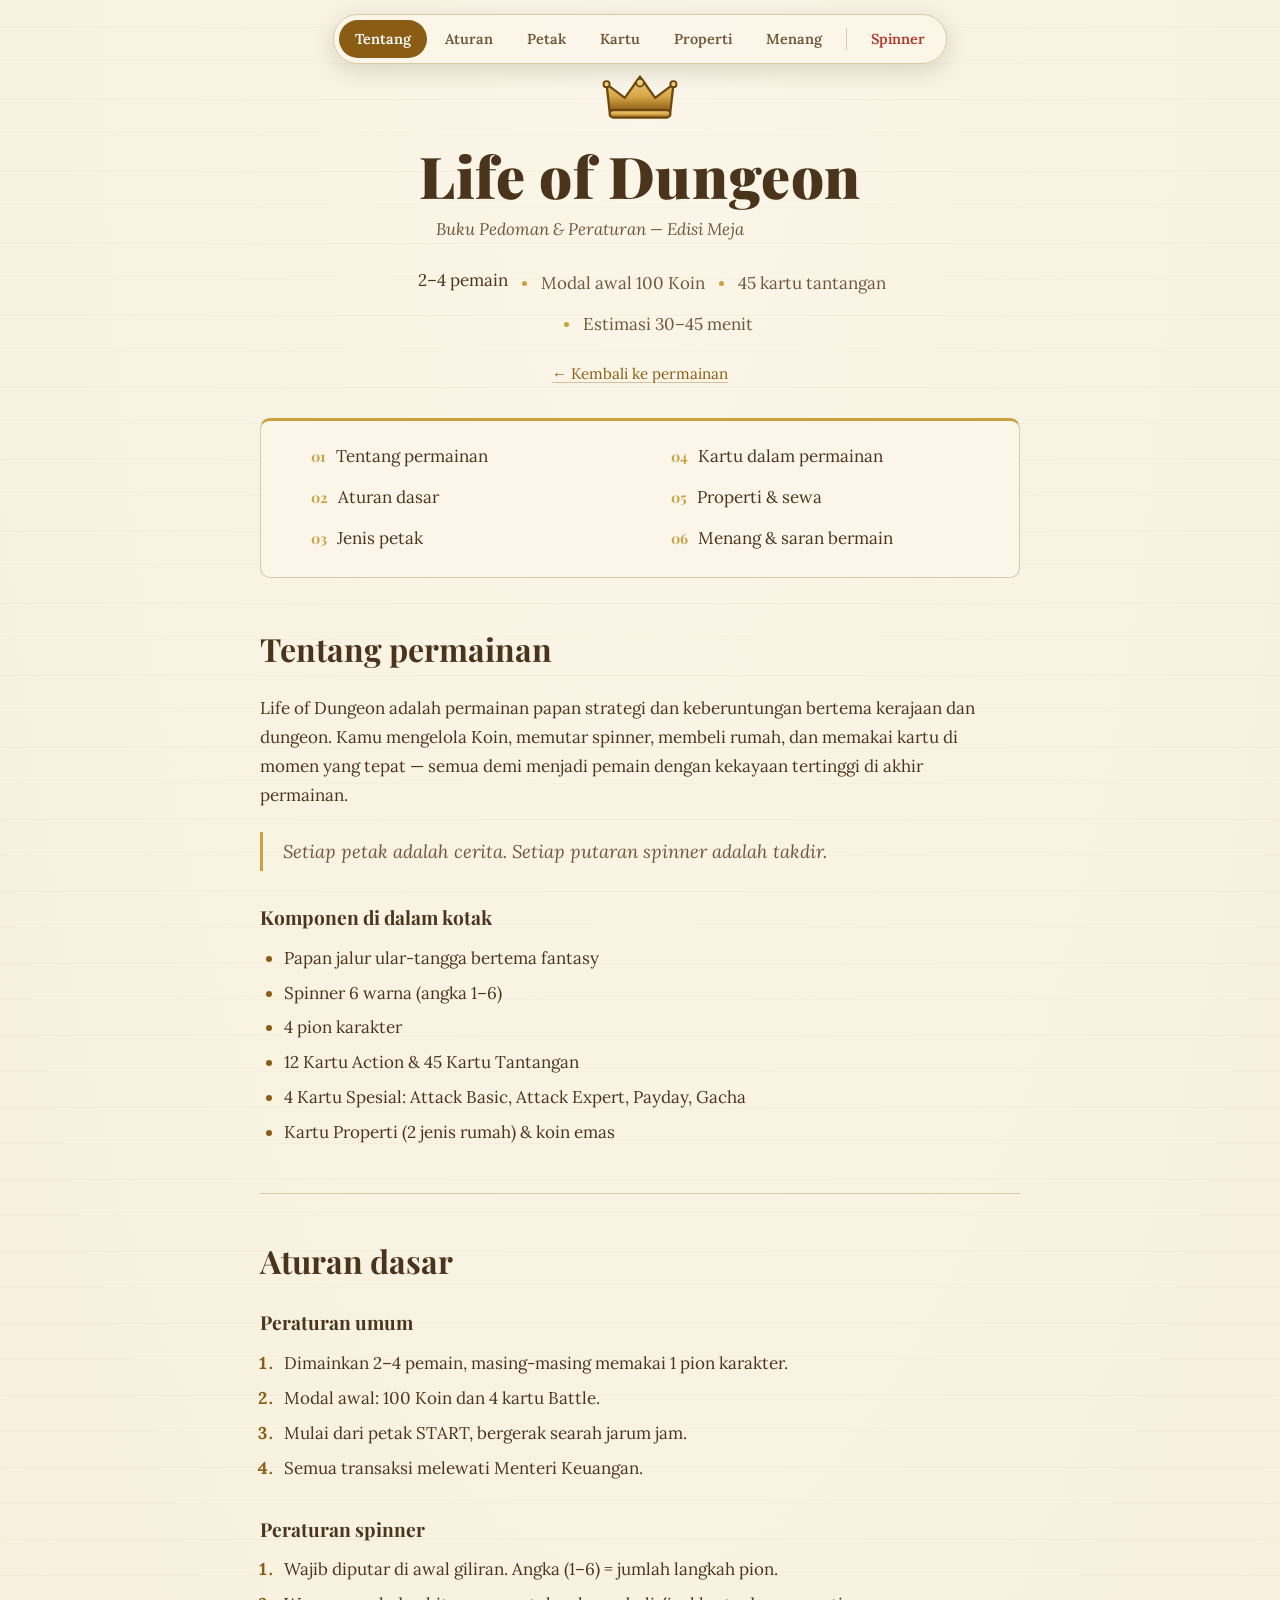
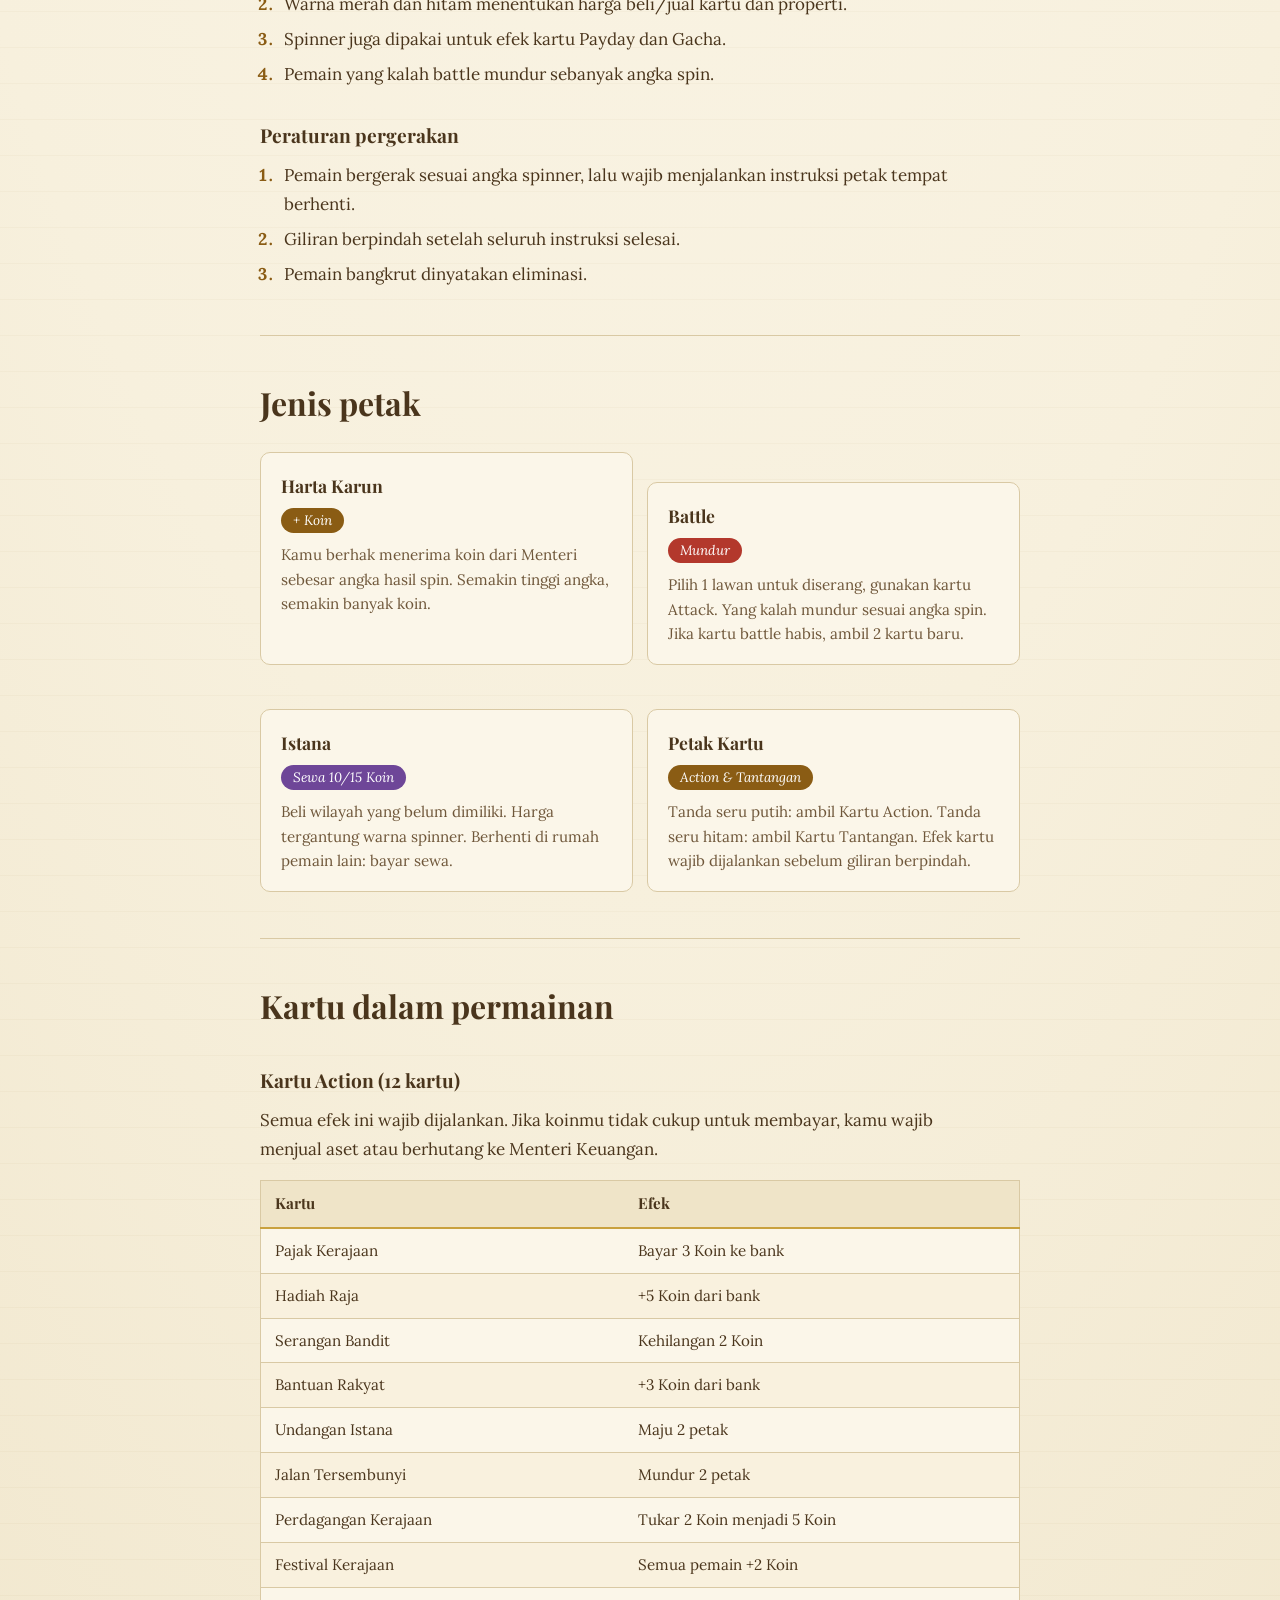
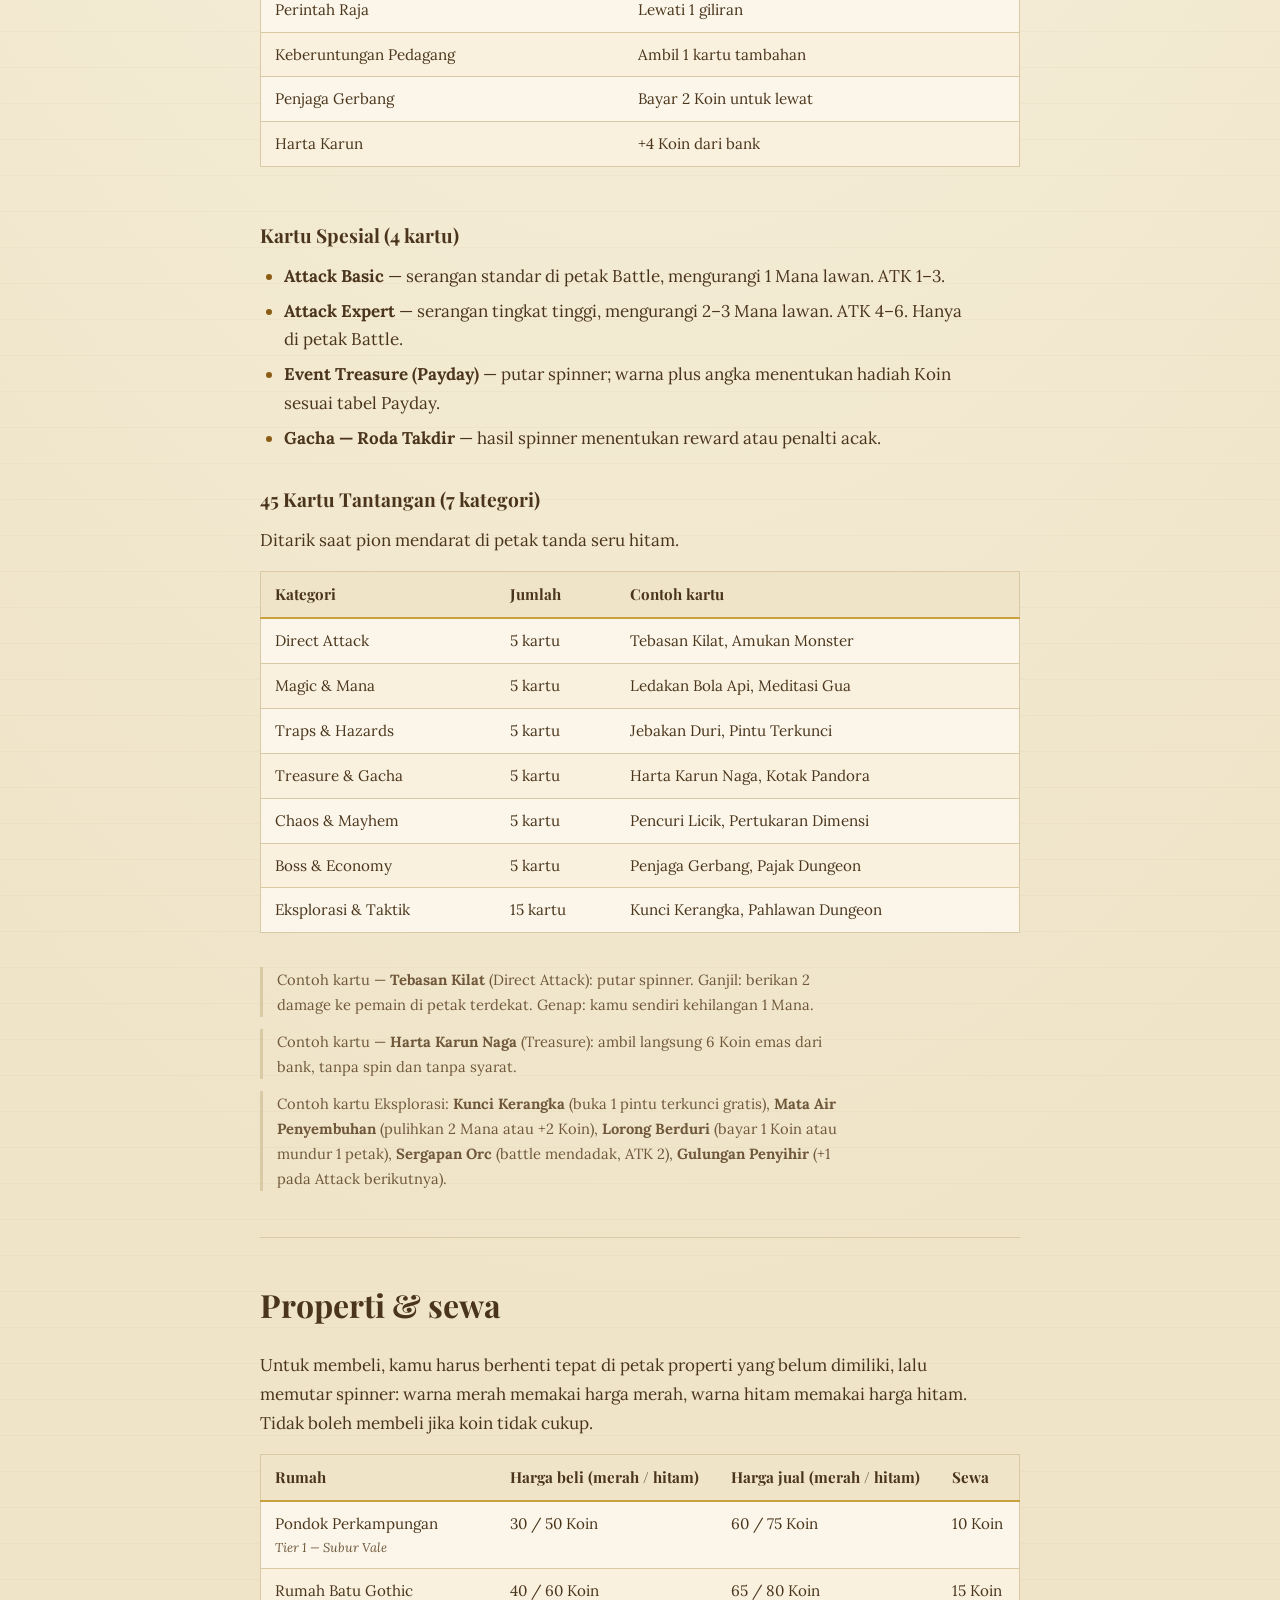
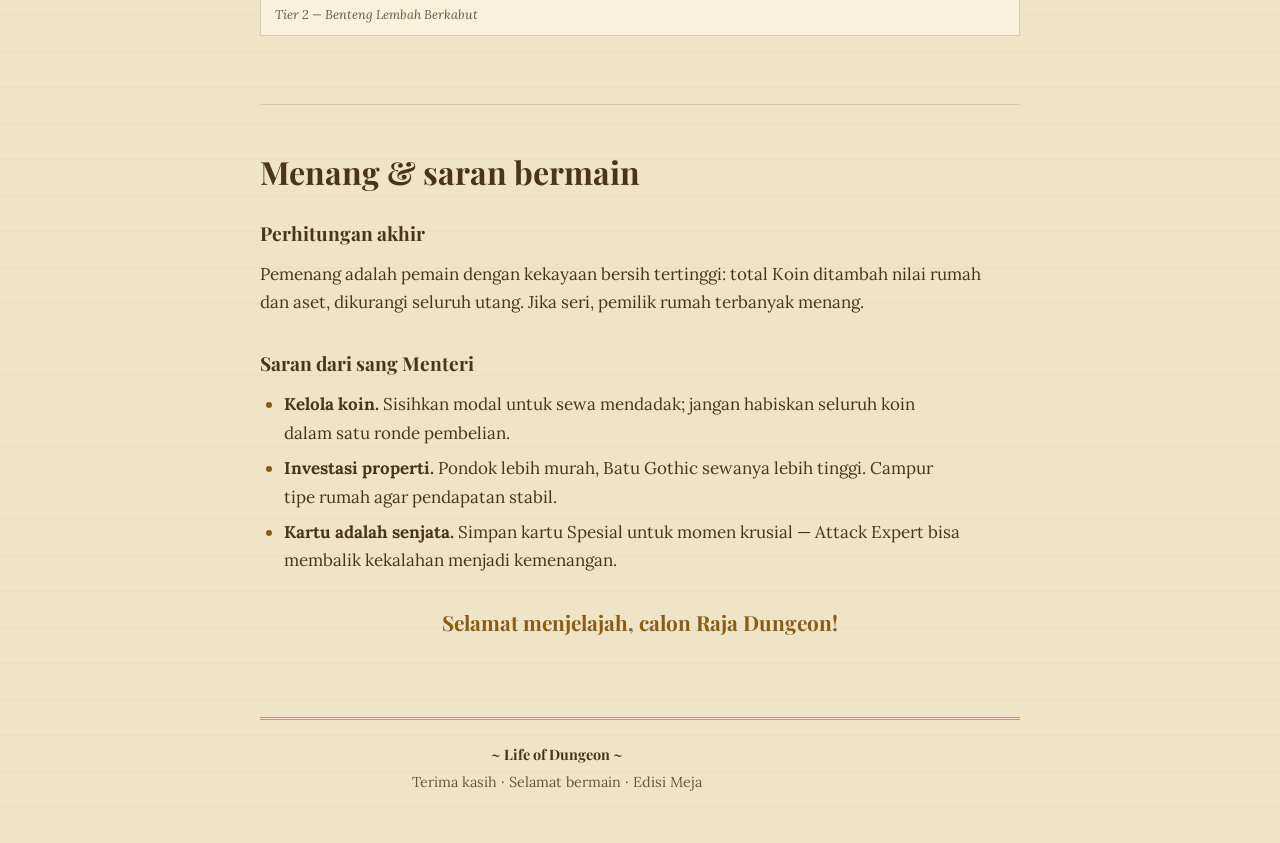
==== pedoman.html @ 07b323c1 "Add files via upload" ====
<!DOCTYPE html>
<html lang="id">
<head>
<meta charset="UTF-8">
<meta name="viewport" content="width=device-width, initial-scale=1.0">
<title>Buku Pedoman &mdash; Life of Dungeon</title>
<link rel="preconnect" href="https://fonts.googleapis.com">
<link rel="preconnect" href="https://fonts.gstatic.com" crossorigin>
<link href="https://fonts.googleapis.com/css2?family=Playfair+Display:wght@700;900&family=Lora:wght@400;500;600;700&display=swap" rel="stylesheet">
<link rel="stylesheet" href="pedoman.css">
</head>
<body>

<nav class="floatnav" aria-label="Navigasi bab">
  <div class="floatnav-fill" id="navFill" aria-hidden="true"></div>
  <a href="#tentang">Tentang</a>
  <a href="#aturan">Aturan</a>
  <a href="#petak">Petak</a>
  <a href="#kartu">Kartu</a>
  <a href="#properti">Properti</a>
  <a href="#akhir">Menang</a>
  <span class="floatnav-sep" aria-hidden="true"></span>
  <a href="index.html" class="nav-spinner">Spinner</a>
</nav>

<header class="masthead">
  <svg class="crown" viewBox="0 0 100 64" aria-hidden="true">
    <defs>
      <linearGradient id="goldG" x1="0" y1="0" x2="0" y2="1">
        <stop offset="0" stop-color="#f3d27c"/>
        <stop offset=".55" stop-color="#d9a94a"/>
        <stop offset="1" stop-color="#8a5c14"/>
      </linearGradient>
    </defs>
    <path d="M10 52 L6 16 L30 34 L50 6 L70 34 L94 16 L90 52 Z" fill="url(#goldG)" stroke="#6e4710" stroke-width="3" stroke-linejoin="round"/>
    <rect x="10" y="50" width="80" height="10" rx="5" fill="url(#goldG)" stroke="#6e4710" stroke-width="3"/>
    <circle cx="50" cy="14" r="5" fill="#f3d27c" stroke="#6e4710" stroke-width="2.5"/>
    <circle cx="6" cy="16" r="4" fill="#f3d27c" stroke="#6e4710" stroke-width="2.5"/>
    <circle cx="94" cy="16" r="4" fill="#f3d27c" stroke="#6e4710" stroke-width="2.5"/>
  </svg>
  <h1>Life of Dungeon</h1>
  <p class="edition">Buku Pedoman &amp; Peraturan &mdash; Edisi Meja</p>
  <ul class="factline">
    <li>2&ndash;4 pemain</li>
    <li>Modal awal 100 Koin</li>
    <li>45 kartu tantangan</li>
    <li>Estimasi 30&ndash;45 menit</li>
  </ul>
  <a class="back-link" href="index.html">&larr; Kembali ke permainan</a>
</header>

<nav class="toc" aria-label="Daftar isi">
  <ol>
    <li><a href="#tentang">Tentang permainan</a></li>
    <li><a href="#aturan">Aturan dasar</a></li>
    <li><a href="#petak">Jenis petak</a></li>
    <li><a href="#kartu">Kartu dalam permainan</a></li>
    <li><a href="#properti">Properti &amp; sewa</a></li>
    <li><a href="#akhir">Menang &amp; saran bermain</a></li>
  </ol>
</nav>

<main class="book">

  <section id="tentang">
    <h2>Tentang permainan</h2>
    <p>Life of Dungeon adalah permainan papan strategi dan keberuntungan bertema kerajaan dan dungeon. Kamu mengelola Koin, memutar spinner, membeli rumah, dan memakai kartu di momen yang tepat &mdash; semua demi menjadi pemain dengan kekayaan tertinggi di akhir permainan.</p>
    <blockquote>Setiap petak adalah cerita. Setiap putaran spinner adalah takdir.</blockquote>
    <h3>Komponen di dalam kotak</h3>
    <ul class="komponen">
      <li>Papan jalur ular-tangga bertema fantasy</li>
      <li>Spinner 6 warna (angka 1&ndash;6)</li>
      <li>4 pion karakter</li>
      <li>12 Kartu Action &amp; 45 Kartu Tantangan</li>
      <li>4 Kartu Spesial: Attack Basic, Attack Expert, Payday, Gacha</li>
      <li>Kartu Properti (2 jenis rumah) &amp; koin emas</li>
    </ul>
  </section>

  <section id="aturan">
    <h2>Aturan dasar</h2>

    <article>
      <h3>Peraturan umum</h3>
      <ol>
        <li>Dimainkan 2&ndash;4 pemain, masing-masing memakai 1 pion karakter.</li>
        <li>Modal awal: 100 Koin dan 4 kartu Battle.</li>
        <li>Mulai dari petak START, bergerak searah jarum jam.</li>
        <li>Semua transaksi melewati Menteri Keuangan.</li>
      </ol>
    </article>

    <article>
      <h3>Peraturan spinner</h3>
      <ol>
        <li>Wajib diputar di awal giliran. Angka (1&ndash;6) = jumlah langkah pion.</li>
        <li>Warna merah dan hitam menentukan harga beli/jual kartu dan properti.</li>
        <li>Spinner juga dipakai untuk efek kartu Payday dan Gacha.</li>
        <li>Pemain yang kalah battle mundur sebanyak angka spin.</li>
      </ol>
    </article>

    <article>
      <h3>Peraturan pergerakan</h3>
      <ol>
        <li>Pemain bergerak sesuai angka spinner, lalu wajib menjalankan instruksi petak tempat berhenti.</li>
        <li>Giliran berpindah setelah seluruh instruksi selesai.</li>
        <li>Pemain bangkrut dinyatakan eliminasi.</li>
      </ol>
    </article>
  </section>

  <section id="petak">
    <h2>Jenis petak</h2>
    <div class="petak-grid">
      <article class="petak petak-gold">
        <h3>Harta Karun</h3>
        <p class="tag">+ Koin</p>
        <p>Kamu berhak menerima koin dari Menteri sebesar angka hasil spin. Semakin tinggi angka, semakin banyak koin.</p>
      </article>
      <article class="petak petak-red">
        <h3>Battle</h3>
        <p class="tag">Mundur</p>
        <p>Pilih 1 lawan untuk diserang, gunakan kartu Attack. Yang kalah mundur sesuai angka spin. Jika kartu battle habis, ambil 2 kartu baru.</p>
      </article>
      <article class="petak petak-purple">
        <h3>Istana</h3>
        <p class="tag">Sewa 10/15 Koin</p>
        <p>Beli wilayah yang belum dimiliki. Harga tergantung warna spinner. Berhenti di rumah pemain lain: bayar sewa.</p>
      </article>
      <article class="petak petak-card">
        <h3>Petak Kartu</h3>
        <p class="tag">Action &amp; Tantangan</p>
        <p>Tanda seru putih: ambil Kartu Action. Tanda seru hitam: ambil Kartu Tantangan. Efek kartu wajib dijalankan sebelum giliran berpindah.</p>
      </article>
    </div>
  </section>

  <section id="kartu">
    <h2>Kartu dalam permainan</h2>

    <h3>Kartu Action (12 kartu)</h3>
    <p>Semua efek ini wajib dijalankan. Jika koinmu tidak cukup untuk membayar, kamu wajib menjual aset atau berhutang ke Menteri Keuangan.</p>
    <div class="table-wrap"><table>
      <thead>
        <tr><th scope="col">Kartu</th><th scope="col">Efek</th></tr>
      </thead>
      <tbody>
        <tr><td>Pajak Kerajaan</td><td>Bayar 3 Koin ke bank</td></tr>
        <tr><td>Hadiah Raja</td><td>+5 Koin dari bank</td></tr>
        <tr><td>Serangan Bandit</td><td>Kehilangan 2 Koin</td></tr>
        <tr><td>Bantuan Rakyat</td><td>+3 Koin dari bank</td></tr>
        <tr><td>Undangan Istana</td><td>Maju 2 petak</td></tr>
        <tr><td>Jalan Tersembunyi</td><td>Mundur 2 petak</td></tr>
        <tr><td>Perdagangan Kerajaan</td><td>Tukar 2 Koin menjadi 5 Koin</td></tr>
        <tr><td>Festival Kerajaan</td><td>Semua pemain +2 Koin</td></tr>
        <tr><td>Perintah Raja</td><td>Lewati 1 giliran</td></tr>
        <tr><td>Keberuntungan Pedagang</td><td>Ambil 1 kartu tambahan</td></tr>
        <tr><td>Penjaga Gerbang</td><td>Bayar 2 Koin untuk lewat</td></tr>
        <tr><td>Harta Karun</td><td>+4 Koin dari bank</td></tr>
      </tbody>
    </table></div>

    <h3>Kartu Spesial (4 kartu)</h3>
    <ul class="spesial">
      <li><strong>Attack Basic</strong> &mdash; serangan standar di petak Battle, mengurangi 1 Mana lawan. ATK 1&ndash;3.</li>
      <li><strong>Attack Expert</strong> &mdash; serangan tingkat tinggi, mengurangi 2&ndash;3 Mana lawan. ATK 4&ndash;6. Hanya di petak Battle.</li>
      <li><strong>Event Treasure (Payday)</strong> &mdash; putar spinner; warna plus angka menentukan hadiah Koin sesuai tabel Payday.</li>
      <li><strong>Gacha &mdash; Roda Takdir</strong> &mdash; hasil spinner menentukan reward atau penalti acak.</li>
    </ul>

    <h3>45 Kartu Tantangan (7 kategori)</h3>
    <p>Ditarik saat pion mendarat di petak tanda seru hitam.</p>
    <div class="table-wrap"><table>
      <thead>
        <tr><th scope="col">Kategori</th><th scope="col">Jumlah</th><th scope="col">Contoh kartu</th></tr>
      </thead>
      <tbody>
        <tr><td>Direct Attack</td><td>5 kartu</td><td>Tebasan Kilat, Amukan Monster</td></tr>
        <tr><td>Magic &amp; Mana</td><td>5 kartu</td><td>Ledakan Bola Api, Meditasi Gua</td></tr>
        <tr><td>Traps &amp; Hazards</td><td>5 kartu</td><td>Jebakan Duri, Pintu Terkunci</td></tr>
        <tr><td>Treasure &amp; Gacha</td><td>5 kartu</td><td>Harta Karun Naga, Kotak Pandora</td></tr>
        <tr><td>Chaos &amp; Mayhem</td><td>5 kartu</td><td>Pencuri Licik, Pertukaran Dimensi</td></tr>
        <tr><td>Boss &amp; Economy</td><td>5 kartu</td><td>Penjaga Gerbang, Pajak Dungeon</td></tr>
        <tr><td>Eksplorasi &amp; Taktik</td><td>15 kartu</td><td>Kunci Kerangka, Pahlawan Dungeon</td></tr>
      </tbody>
    </table></div>
    <p class="contoh">Contoh kartu &mdash; <strong>Tebasan Kilat</strong> (Direct Attack): putar spinner. Ganjil: berikan 2 damage ke pemain di petak terdekat. Genap: kamu sendiri kehilangan 1 Mana.</p>
    <p class="contoh">Contoh kartu &mdash; <strong>Harta Karun Naga</strong> (Treasure): ambil langsung 6 Koin emas dari bank, tanpa spin dan tanpa syarat.</p>
    <p class="contoh">Contoh kartu Eksplorasi: <strong>Kunci Kerangka</strong> (buka 1 pintu terkunci gratis), <strong>Mata Air Penyembuhan</strong> (pulihkan 2 Mana atau +2 Koin), <strong>Lorong Berduri</strong> (bayar 1 Koin atau mundur 1 petak), <strong>Sergapan Orc</strong> (battle mendadak, ATK 2), <strong>Gulungan Penyihir</strong> (+1 pada Attack berikutnya).</p>
  </section>

  <section id="properti">
    <h2>Properti &amp; sewa</h2>
    <p>Untuk membeli, kamu harus berhenti tepat di petak properti yang belum dimiliki, lalu memutar spinner: warna merah memakai harga merah, warna hitam memakai harga hitam. Tidak boleh membeli jika koin tidak cukup.</p>
    <div class="table-wrap"><table>
      <thead>
        <tr><th scope="col">Rumah</th><th scope="col">Harga beli (merah / hitam)</th><th scope="col">Harga jual (merah / hitam)</th><th scope="col">Sewa</th></tr>
      </thead>
      <tbody>
        <tr><td>Pondok Perkampungan <span class="tier">Tier 1 &mdash; Subur Vale</span></td><td>30 / 50 Koin</td><td>60 / 75 Koin</td><td>10 Koin</td></tr>
        <tr><td>Rumah Batu Gothic <span class="tier">Tier 2 &mdash; Benteng Lembah Berkabut</span></td><td>40 / 60 Koin</td><td>65 / 80 Koin</td><td>15 Koin</td></tr>
      </tbody>
    </table></div>
  </section>

  <section id="akhir">
    <h2>Menang &amp; saran bermain</h2>
    <article>
      <h3>Perhitungan akhir</h3>
      <p>Pemenang adalah pemain dengan kekayaan bersih tertinggi: total Koin ditambah nilai rumah dan aset, dikurangi seluruh utang. Jika seri, pemilik rumah terbanyak menang.</p>
    </article>
    <article>
      <h3>Saran dari sang Menteri</h3>
      <ul>
        <li><strong>Kelola koin.</strong> Sisihkan modal untuk sewa mendadak; jangan habiskan seluruh koin dalam satu ronde pembelian.</li>
        <li><strong>Investasi properti.</strong> Pondok lebih murah, Batu Gothic sewanya lebih tinggi. Campur tipe rumah agar pendapatan stabil.</li>
        <li><strong>Kartu adalah senjata.</strong> Simpan kartu Spesial untuk momen krusial &mdash; Attack Expert bisa membalik kekalahan menjadi kemenangan.</li>
      </ul>
    </article>
    <p class="closing">Selamat menjelajah, calon Raja Dungeon!</p>
  </section>

</main>

<footer class="colophon">
  <p>~ Life of Dungeon ~</p>
  <p>Terima kasih &middot; Selamat bermain &middot; Edisi Meja</p>
</footer>

<script>
(function () {
  var nav = document.querySelector('.floatnav');
  var fill = document.getElementById('navFill');
  var links = Array.prototype.slice.call(nav.querySelectorAll('a[href^="#"]'));
  var sections = links.map(function (a) {
    return document.getElementById(a.getAttribute('href').slice(1));
  });

  function setFill(link) {
    fill.style.left = link.offsetLeft + 'px';
    fill.style.width = link.offsetWidth + 'px';
  }

  function update() {
    var pos = window.scrollY + 130;
    var current = sections[0];
    for (var i = 0; i < sections.length; i++) {
      if (sections[i] && sections[i].offsetTop <= pos) current = sections[i];
    }
    var idx = sections.indexOf(current);
    links.forEach(function (a, i) { a.classList.toggle('active', i === idx); });
    setFill(links[idx]);
  }

  window.addEventListener('scroll', update, { passive: true });
  window.addEventListener('resize', update);
  window.addEventListener('load', update);
  update();
})();
</script>

</body>
</html>
---- pedoman.css ----
:root {
  --cream: #f7f0dd;
  --cream-deep: #efe4c8;
  --card: #fbf6e9;
  --ink: #4a351c;
  --ink-soft: #6f573a;
  --gold: #c9a13f;
  --gold-dark: #8a5c14;
  --red: #b3382c;
  --purple: #6e4698;
  --line: #d9c9a4;
}

* { margin: 0; padding: 0; box-sizing: border-box; }

html { scroll-behavior: smooth; }

body {
  font-family: 'Lora', serif;
  font-size: 17px;
  line-height: 1.7;
  color: var(--ink);
  background:
    repeating-linear-gradient(0deg, transparent 0 35px, rgba(138, 92, 20, .035) 35px 36px),
    radial-gradient(ellipse 120% 80% at 50% 0%, var(--card), var(--cream) 55%, var(--cream-deep));
  display: flex;
  flex-direction: column;
  align-items: center;
  padding: 0 18px 48px;
}

a { color: var(--gold-dark); text-decoration-color: rgba(138, 92, 20, .35); text-underline-offset: 3px; }
a:hover, a:focus-visible { color: var(--ink); }
a:focus-visible { outline: 2px solid var(--gold-dark); outline-offset: 2px; }

/* ---------- navigasi floating fill ---------- */
.floatnav {
  position: fixed;
  top: 14px;
  left: 50%;
  transform: translateX(-50%);
  z-index: 20;
  display: flex;
  align-items: center;
  gap: 2px;
  background: rgba(251, 246, 233, .88);
  backdrop-filter: blur(8px);
  -webkit-backdrop-filter: blur(8px);
  border: 1px solid var(--line);
  border-radius: 999px;
  padding: 5px;
  box-shadow: 0 6px 24px rgba(74, 53, 28, .18);
}
.floatnav a {
  position: relative;
  z-index: 1;
  text-decoration: none;
  color: var(--ink-soft);
  font-size: .9rem;
  font-weight: 600;
  padding: 7px 16px;
  border-radius: 999px;
  white-space: nowrap;
  transition: color .25s ease;
}
.floatnav a:hover, .floatnav a:focus-visible { color: var(--ink); }
.floatnav a.active { color: #fff; }
.floatnav-fill {
  position: absolute;
  top: 5px;
  left: 5px;
  height: calc(100% - 10px);
  background: var(--gold-dark);
  border-radius: 999px;
  transition: left .3s cubic-bezier(.4, 0, .2, 1), width .3s cubic-bezier(.4, 0, .2, 1);
  pointer-events: none;
}

@media (max-width: 640px) {
  .floatnav { gap: 0; max-width: calc(100% - 20px); overflow-x: auto; scrollbar-width: none; }
  .floatnav::-webkit-scrollbar { display: none; }
  .floatnav a { padding: 6px 12px; font-size: .85rem; }
}
.floatnav-sep { width: 1px; height: 22px; background: var(--line); margin: 0 6px; flex: none; }
.floatnav .nav-spinner { color: var(--red); }
.floatnav .nav-spinner:hover, .floatnav .nav-spinner:focus-visible { color: #8f2318; }
@media (prefers-reduced-motion: reduce) {
  .floatnav-fill, .floatnav a { transition: none; }
}

/* ---------- masthead ---------- */
.masthead {
  width: min(760px, 100%);
  text-align: center;
  padding: clamp(40px, 8vw, 72px) 0 30px;
}
.crown { width: 76px; height: auto; margin-bottom: 14px; }
.masthead h1 {
  font-family: 'Playfair Display', serif;
  font-weight: 900;
  font-size: clamp(2.4rem, 7vw, 3.6rem);
  letter-spacing: .01em;
  line-height: 1.1;
}
.edition {
  margin-top: 8px;
  font-style: italic;
  color: var(--ink-soft);
  font-size: 1.05rem;
}
.factline {
  list-style: none;
  display: flex;
  flex-wrap: wrap;
  justify-content: center;
  gap: 6px 0;
  margin: 20px auto 0;
  max-width: 560px;
}
.factline li { display: flex; align-items: center; }
.factline li + li::before {
  content: '';
  width: 5px; height: 5px;
  border-radius: 50%;
  background: var(--gold);
  margin: 0 14px;
  flex: none;
}
.factline li:not(:first-child) { color: var(--ink-soft); }
.back-link { display: inline-block; margin-top: 22px; font-size: .95rem; }

/* ---------- daftar isi ---------- */
.toc {
  width: min(760px, 100%);
  background: var(--card);
  border: 1px solid var(--line);
  border-top: 3px solid var(--gold);
  border-radius: 10px;
  padding: 18px 26px;
  margin-bottom: 44px;
}
.toc ol { list-style: none; columns: 2; column-gap: 40px; counter-reset: bab; }
.toc li { counter-increment: bab; break-inside: avoid; padding: 3px 0; }
.toc a { text-decoration: none; color: var(--ink); display: flex; align-items: baseline; }
.toc a::before {
  content: counter(bab, decimal-leading-zero);
  font-family: 'Playfair Display', serif;
  font-weight: 700;
  color: var(--gold);
  margin-right: 10px;
  font-size: .9rem;
}
.toc a:hover, .toc a:focus-visible { color: var(--gold-dark); text-decoration: underline; }

/* ---------- isi buku ---------- */
.book { width: min(760px, 100%); }

.book section {
  padding: 40px 0 46px;
  border-top: 1px solid var(--line);
}
.book section:first-child { border-top: none; padding-top: 0; }

h2 {
  font-family: 'Playfair Display', serif;
  font-weight: 700;
  font-size: clamp(1.6rem, 4.5vw, 2rem);
  margin-bottom: 18px;
}
h3 {
  font-family: 'Playfair Display', serif;
  font-weight: 700;
  font-size: 1.2rem;
  margin: 30px 0 10px;
}
section > article > h3:first-child { margin-top: 0; }
article + article { margin-top: 30px; }

p { max-width: 66ch; }
ul, ol { max-width: 64ch; padding-left: 1.4em; }
li + li { margin-top: 6px; }
li::marker { color: var(--gold-dark); font-weight: 700; }

blockquote {
  margin: 22px 0;
  padding: 4px 0 4px 20px;
  border-left: 3px solid var(--gold);
  font-style: italic;
  font-size: 1.15rem;
  color: var(--ink-soft);
  max-width: 56ch;
}

/* ---------- kartu jenis petak ---------- */
.petak-grid {
  display: grid;
  grid-template-columns: repeat(auto-fit, minmax(280px, 1fr));
  gap: 14px;
  margin-top: 22px;
}
.petak {
  background: var(--card);
  border: 1px solid var(--line);
  border-radius: 10px;
  padding: 18px 20px;
}
.petak h3 { margin: 0 0 4px; font-size: 1.1rem; }
.petak .tag {
  display: inline-block;
  font-style: italic;
  font-size: .85rem;
  color: #fff;
  background: var(--gold-dark);
  border-radius: 999px;
  padding: 1px 12px;
  margin-bottom: 10px;
}
.petak p:last-child { font-size: .95rem; line-height: 1.6; color: var(--ink-soft); }
.petak-red .tag { background: var(--red); }
.petak-purple .tag { background: var(--purple); }

/* ---------- tabel ---------- */
table {
  width: 100%;
  border-collapse: collapse;
  margin: 16px 0 22px;
  background: var(--card);
  border: 1px solid var(--line);
  font-size: .95rem;
}
th {
  font-family: 'Playfair Display', serif;
  font-weight: 700;
  text-align: left;
  background: var(--cream-deep);
  padding: 10px 14px;
  border-bottom: 2px solid var(--gold);
}
td {
  padding: 9px 14px;
  border-bottom: 1px solid var(--line);
  vertical-align: top;
}
tr:last-child td { border-bottom: none; }
tbody tr:nth-child(even) { background: rgba(217, 169, 74, .07); }
.tier { display: block; font-size: .8rem; font-style: italic; color: var(--ink-soft); }

.contoh {
  font-size: .92rem;
  color: var(--ink-soft);
  border-left: 3px solid var(--line);
  padding-left: 14px;
  margin-top: 12px;
}

/* ---------- penutup ---------- */
.closing {
  margin-top: 30px;
  text-align: center;
  font-family: 'Playfair Display', serif;
  font-weight: 700;
  font-size: 1.3rem;
  color: var(--gold-dark);
}
.colophon {
  width: min(760px, 100%);
  text-align: center;
  border-top: 3px double var(--gold);
  margin-top: 30px;
  padding-top: 22px;
  color: var(--ink-soft);
  font-size: .9rem;
}
.colophon p:first-child {
  font-family: 'Playfair Display', serif;
  font-weight: 700;
  color: var(--ink);
  margin-bottom: 4px;
}

/* ---------- responsive ---------- */
@media (max-width: 560px) {
  .toc ol { columns: 1; }
  body { font-size: 16px; padding: 0 12px 40px; }
  table { font-size: .88rem; }
  th, td { padding: 8px 10px; }
  .masthead { padding-top: 60px; }
  .crown { width: 60px; }
  .petak-grid { grid-template-columns: 1fr; }
  .petak { padding: 16px; }
  h2 { margin-bottom: 12px; }
  .book section { padding: 30px 0 36px; }
}

/* tabel tetap terbaca di layar sempit */
.table-wrap { overflow-x: auto; -webkit-overflow-scrolling: touch; }

@media (max-width: 560px) {
  .table-wrap table { min-width: 500px; }
}

@media (max-width: 400px) {
  .floatnav { top: 8px; max-width: calc(100% - 16px); }
  .floatnav a { padding: 5px 9px; font-size: .78rem; }
  .floatnav-sep { margin: 0 3px; }
  .factline { flex-direction: column; gap: 4px; align-items: center; }
  .factline li + li::before { content: none; }
}

@media (prefers-reduced-motion: reduce) {
  html { scroll-behavior: auto; }
}
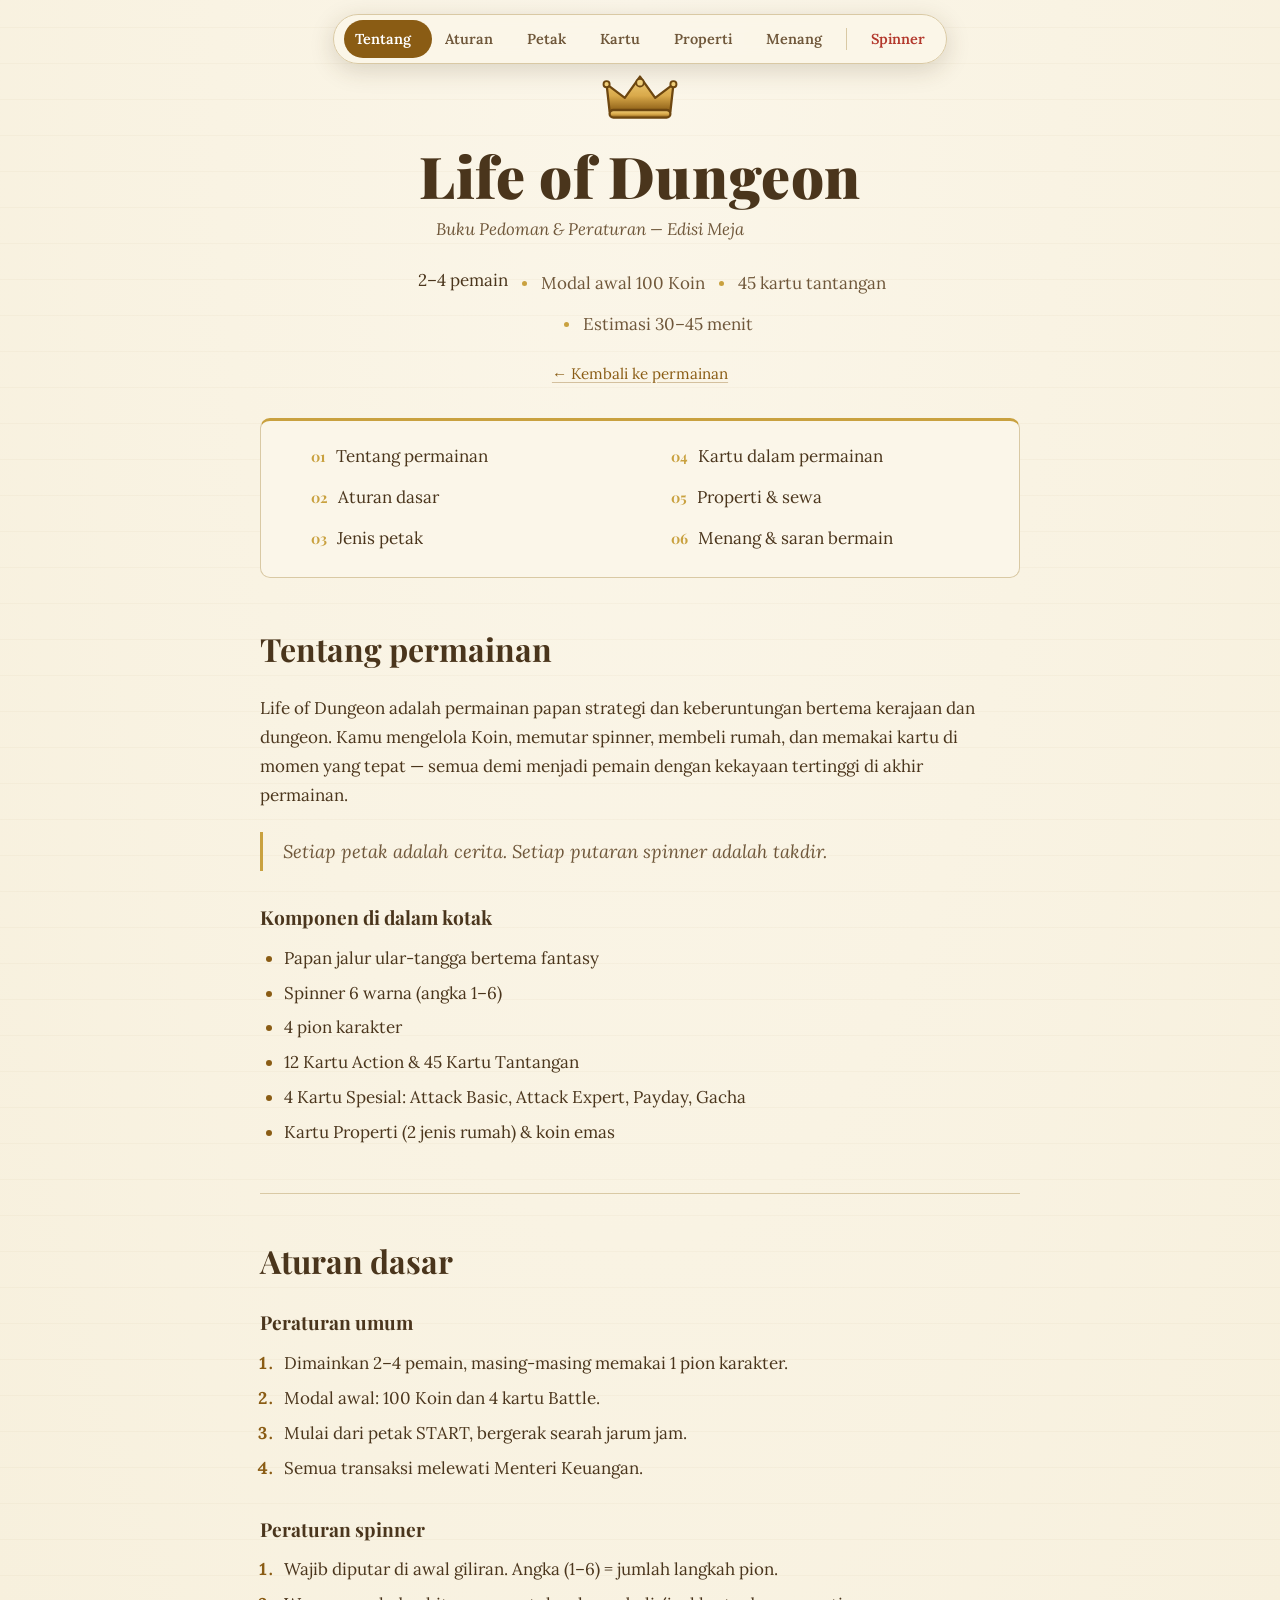
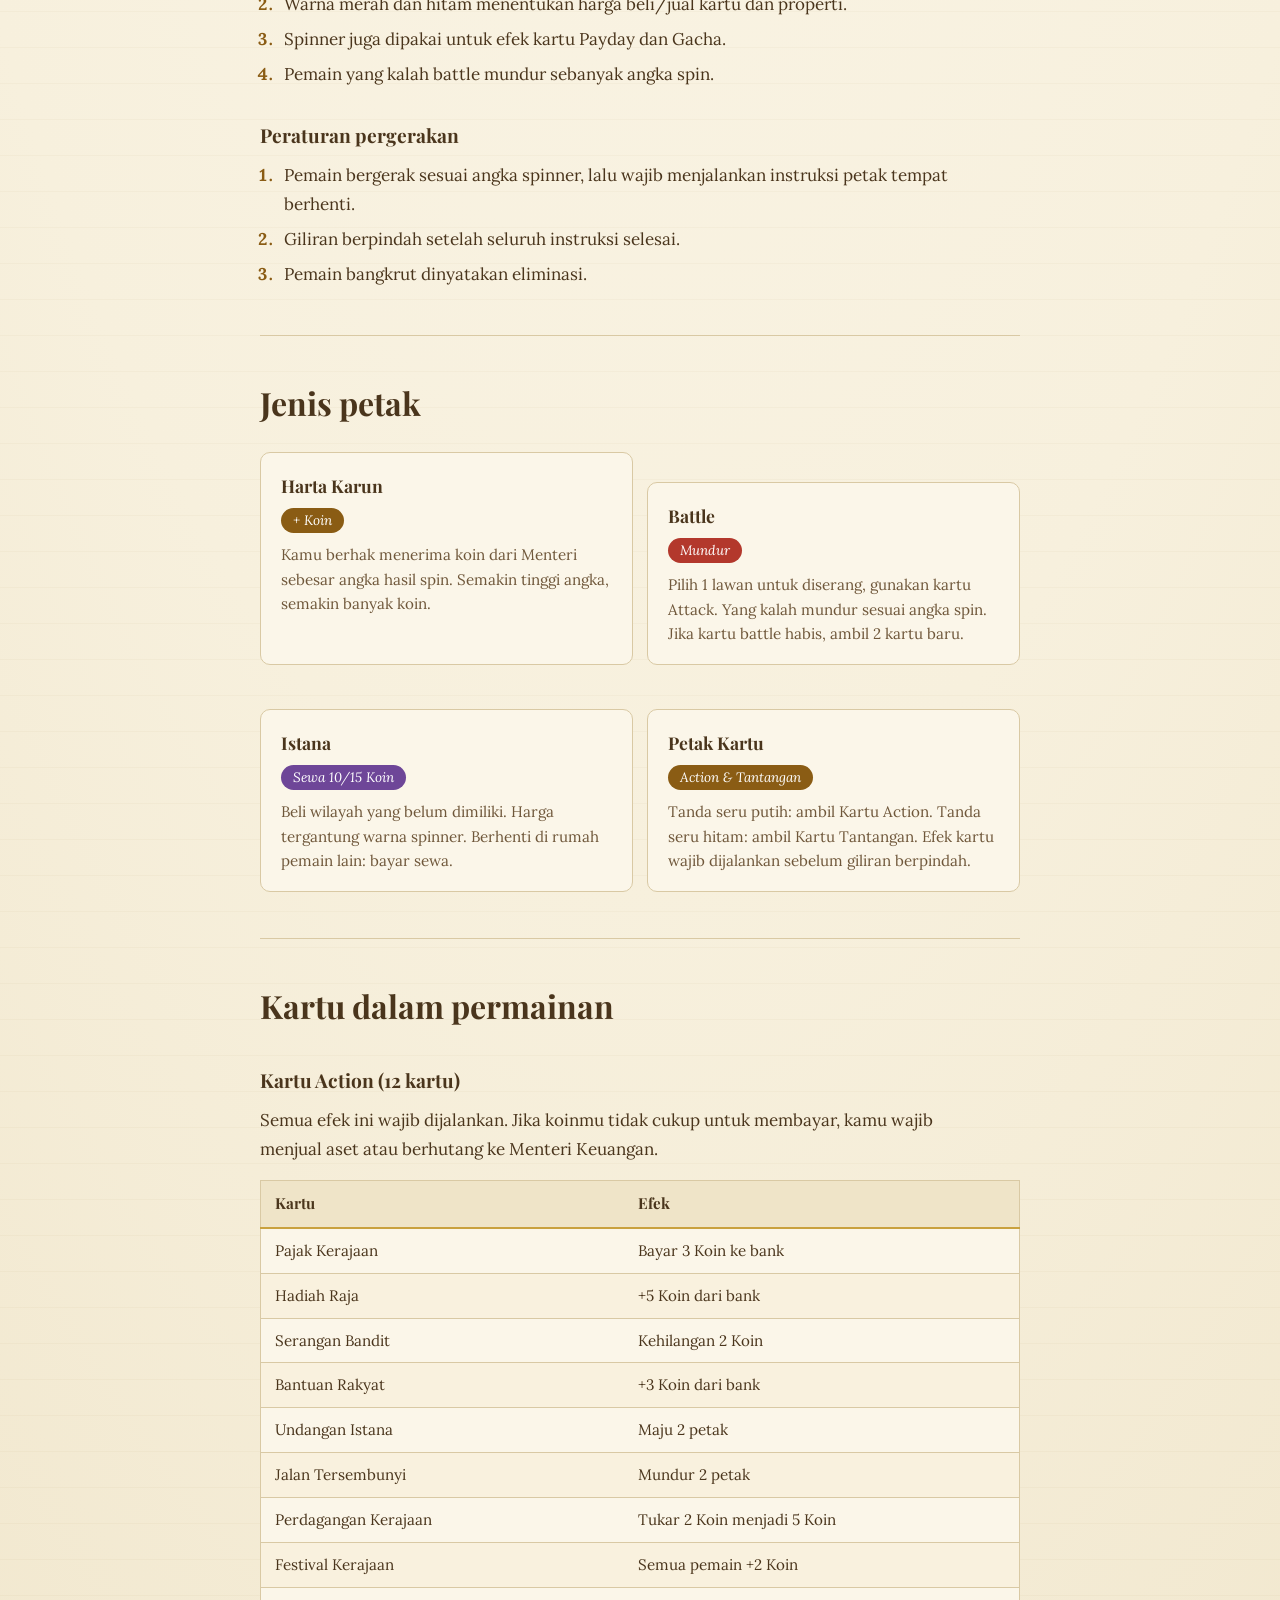
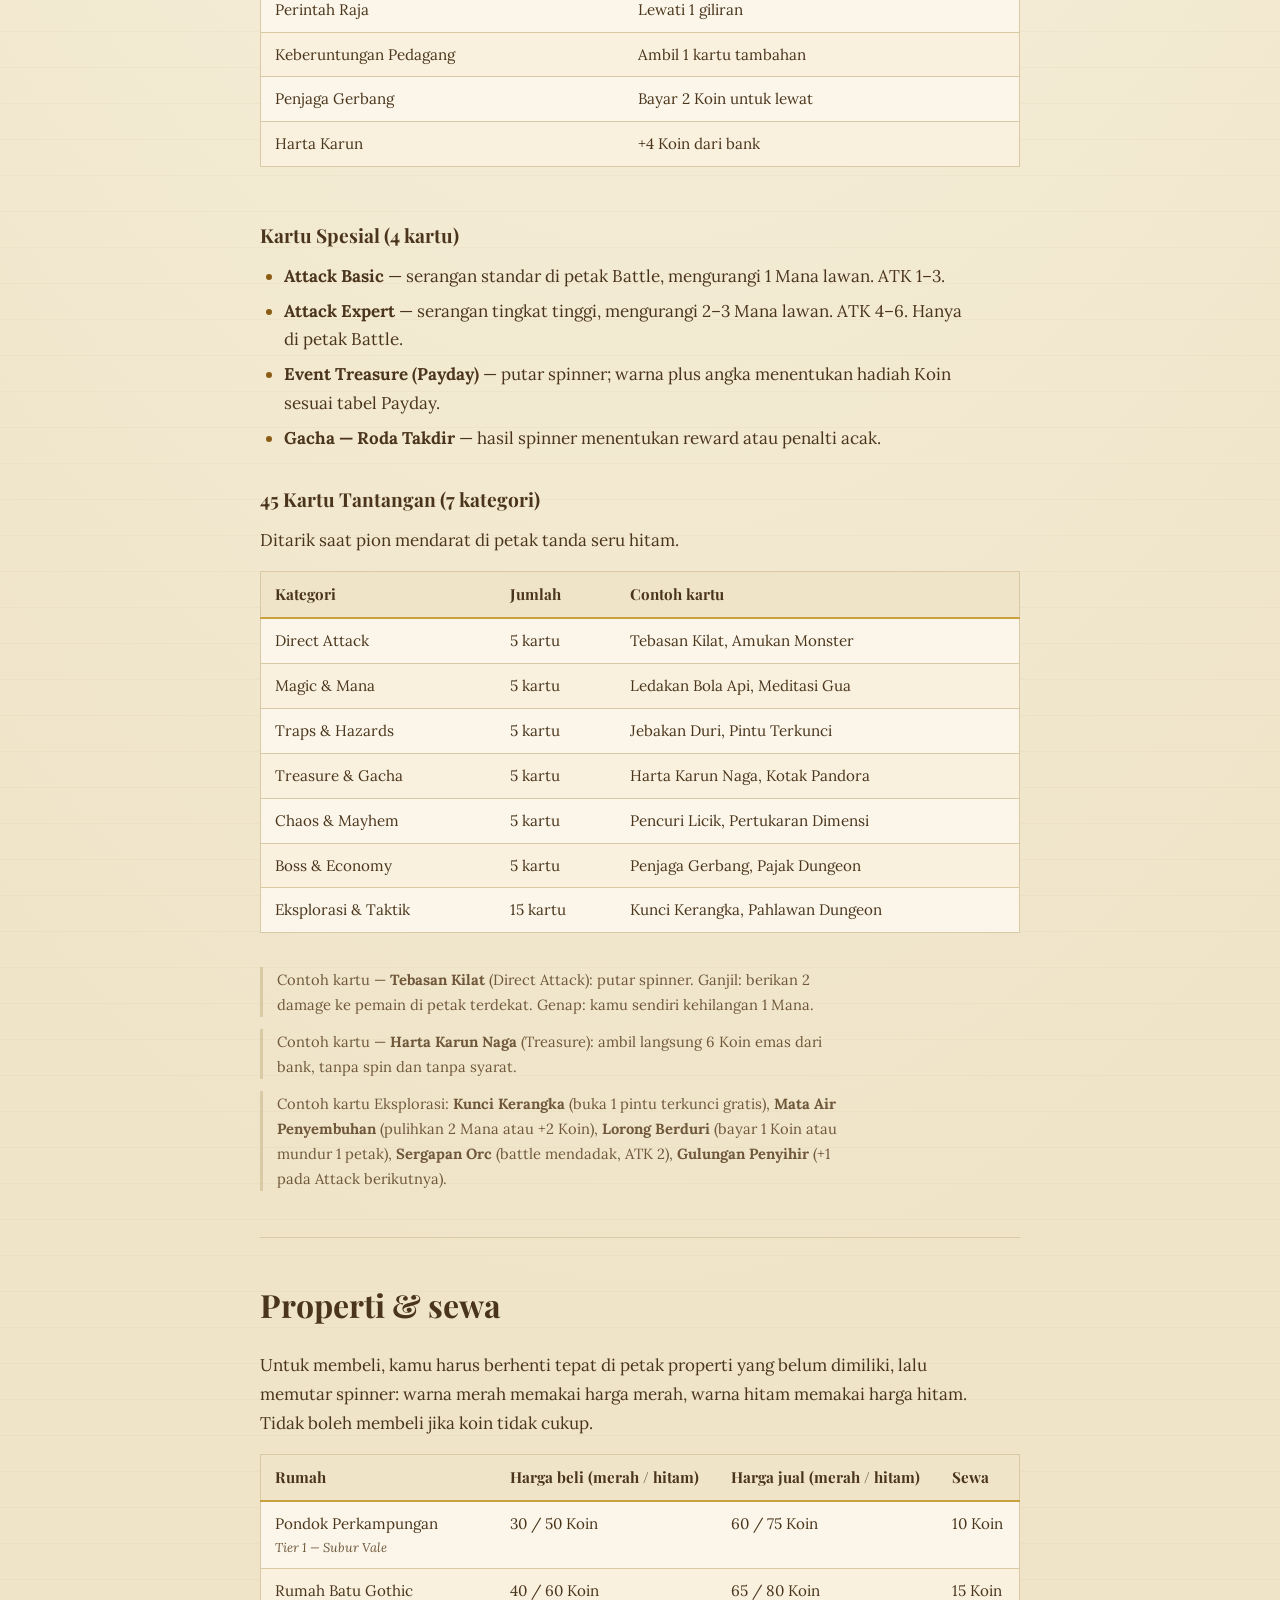
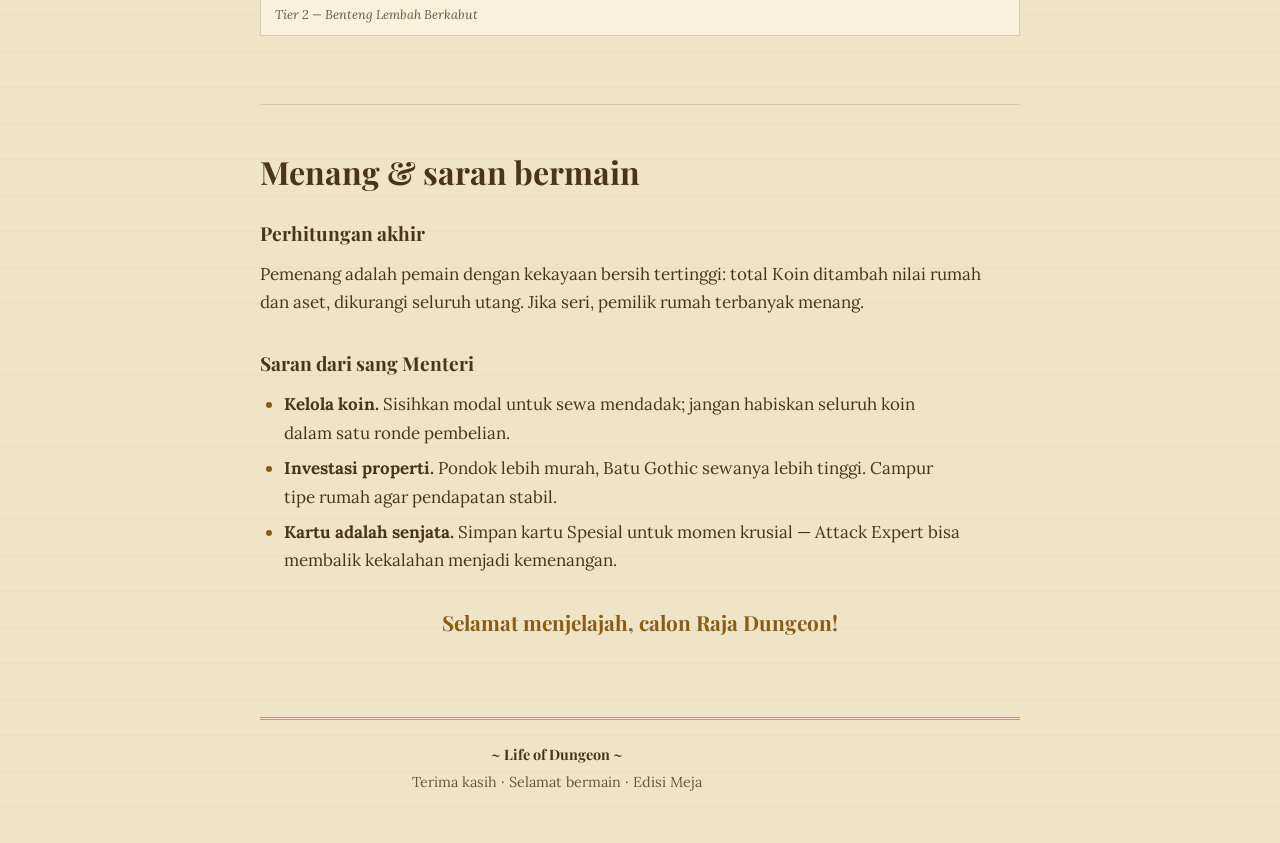
==== commit 4bd9b881: "Add files via upload" ====
--- a/pedoman.html
+++ b/pedoman.html
@@ -11,16 +11,18 @@
 </head>
 <body>
 
-<nav class="floatnav" aria-label="Navigasi bab">
-  <div class="floatnav-fill" id="navFill" aria-hidden="true"></div>
-  <a href="#tentang">Tentang</a>
-  <a href="#aturan">Aturan</a>
-  <a href="#petak">Petak</a>
-  <a href="#kartu">Kartu</a>
-  <a href="#properti">Properti</a>
-  <a href="#akhir">Menang</a>
-  <span class="floatnav-sep" aria-hidden="true"></span>
-  <a href="index.html" class="nav-spinner">Spinner</a>
+<nav class="floatnav" aria-label="Navigasi bab">
+  <div class="floatnav-fill" id="navFill" aria-hidden="true"></div>
+  <div class="floatnav-scroll">
+    <a href="#tentang">Tentang</a>
+    <a href="#aturan">Aturan</a>
+    <a href="#petak">Petak</a>
+    <a href="#kartu">Kartu</a>
+    <a href="#properti">Properti</a>
+    <a href="#akhir">Menang</a>
+  </div>
+  <span class="floatnav-sep" aria-hidden="true"></span>
+  <a href="index.html" class="nav-spinner">Spinner</a>
 </nav>
 
 <header class="masthead">
@@ -230,32 +232,49 @@
 
 <script>
 (function () {
-  var nav = document.querySelector('.floatnav');
-  var fill = document.getElementById('navFill');
-  var links = Array.prototype.slice.call(nav.querySelectorAll('a[href^="#"]'));
-  var sections = links.map(function (a) {
-    return document.getElementById(a.getAttribute('href').slice(1));
-  });
-
-  function setFill(link) {
-    fill.style.left = link.offsetLeft + 'px';
-    fill.style.width = link.offsetWidth + 'px';
+  var nav = document.querySelector('.floatnav');
+  var fill = document.getElementById('navFill');
+  var scroller = nav.querySelector('.floatnav-scroll');
+  var links = Array.prototype.slice.call(nav.querySelectorAll('a[href^="#"]'));
+  var sections = links.map(function (a) {
+    return document.getElementById(a.getAttribute('href').slice(1));
+  });
+
+  function setFill(link) {
+    var max = scroller.clientWidth;
+    var left = scroller.offsetLeft + link.offsetLeft - scroller.scrollLeft;
+    var width = link.offsetWidth;
+    var visible = Math.max(left, scroller.offsetLeft);
+    var visibleEnd = Math.min(left + width, scroller.offsetLeft + max);
+    fill.style.left = Math.max(visible, scroller.offsetLeft) + 'px';
+    fill.style.width = Math.max(0, visibleEnd - visible) + 'px';
+  }
+
+  var smooth = window.matchMedia('(prefers-reduced-motion: reduce)').matches ? 'auto' : 'smooth';
+  function centerLink(link) {
+    var target = link.offsetLeft - (scroller.clientWidth - link.offsetWidth) / 2;
+    scroller.scrollTo({ left: Math.max(0, target), behavior: smooth });
+  }
+
+  function update() {
+    var pos = window.scrollY + 130;
+    var current = sections[0];
+    for (var i = 0; i < sections.length; i++) {
+      if (sections[i] && sections[i].offsetTop <= pos) current = sections[i];
+    }
+    var idx = sections.indexOf(current);
+    links.forEach(function (a, i) { a.classList.toggle('active', i === idx); });
+    setFill(links[idx]);
+    centerLink(links[idx]);
   }
 
-  function update() {
-    var pos = window.scrollY + 130;
-    var current = sections[0];
-    for (var i = 0; i < sections.length; i++) {
-      if (sections[i] && sections[i].offsetTop <= pos) current = sections[i];
-    }
-    var idx = sections.indexOf(current);
-    links.forEach(function (a, i) { a.classList.toggle('active', i === idx); });
-    setFill(links[idx]);
-  }
-
-  window.addEventListener('scroll', update, { passive: true });
-  window.addEventListener('resize', update);
-  window.addEventListener('load', update);
+  window.addEventListener('scroll', update, { passive: true });
+  window.addEventListener('resize', update);
+  window.addEventListener('load', update);
+  scroller.addEventListener('scroll', function () {
+    var active = nav.querySelector('a.active');
+    if (active) setFill(active);
+  }, { passive: true });
   update();
 })();
 </script>
--- a/pedoman.css
+++ b/pedoman.css
@@ -49,6 +49,7 @@
   border: 1px solid var(--line);
   border-radius: 999px;
   padding: 5px;
+  overflow: hidden;
   box-shadow: 0 6px 24px rgba(74, 53, 28, .18);
 }
 .floatnav a {
@@ -65,6 +66,14 @@
 }
 .floatnav a:hover, .floatnav a:focus-visible { color: var(--ink); }
 .floatnav a.active { color: #fff; }
+.floatnav-scroll {
+  display: flex;
+  align-items: center;
+  gap: 2px;
+  overflow-x: auto;
+  scrollbar-width: none;
+}
+.floatnav-scroll::-webkit-scrollbar { display: none; }
 .floatnav-fill {
   position: absolute;
   top: 5px;
@@ -77,9 +86,9 @@
 }
 
 @media (max-width: 640px) {
-  .floatnav { gap: 0; max-width: calc(100% - 20px); overflow-x: auto; scrollbar-width: none; }
-  .floatnav::-webkit-scrollbar { display: none; }
+  .floatnav { max-width: calc(100% - 20px); }
   .floatnav a { padding: 6px 12px; font-size: .85rem; }
+  .floatnav .nav-spinner { flex: none; }
 }
 .floatnav-sep { width: 1px; height: 22px; background: var(--line); margin: 0 6px; flex: none; }
 .floatnav .nav-spinner { color: var(--red); }
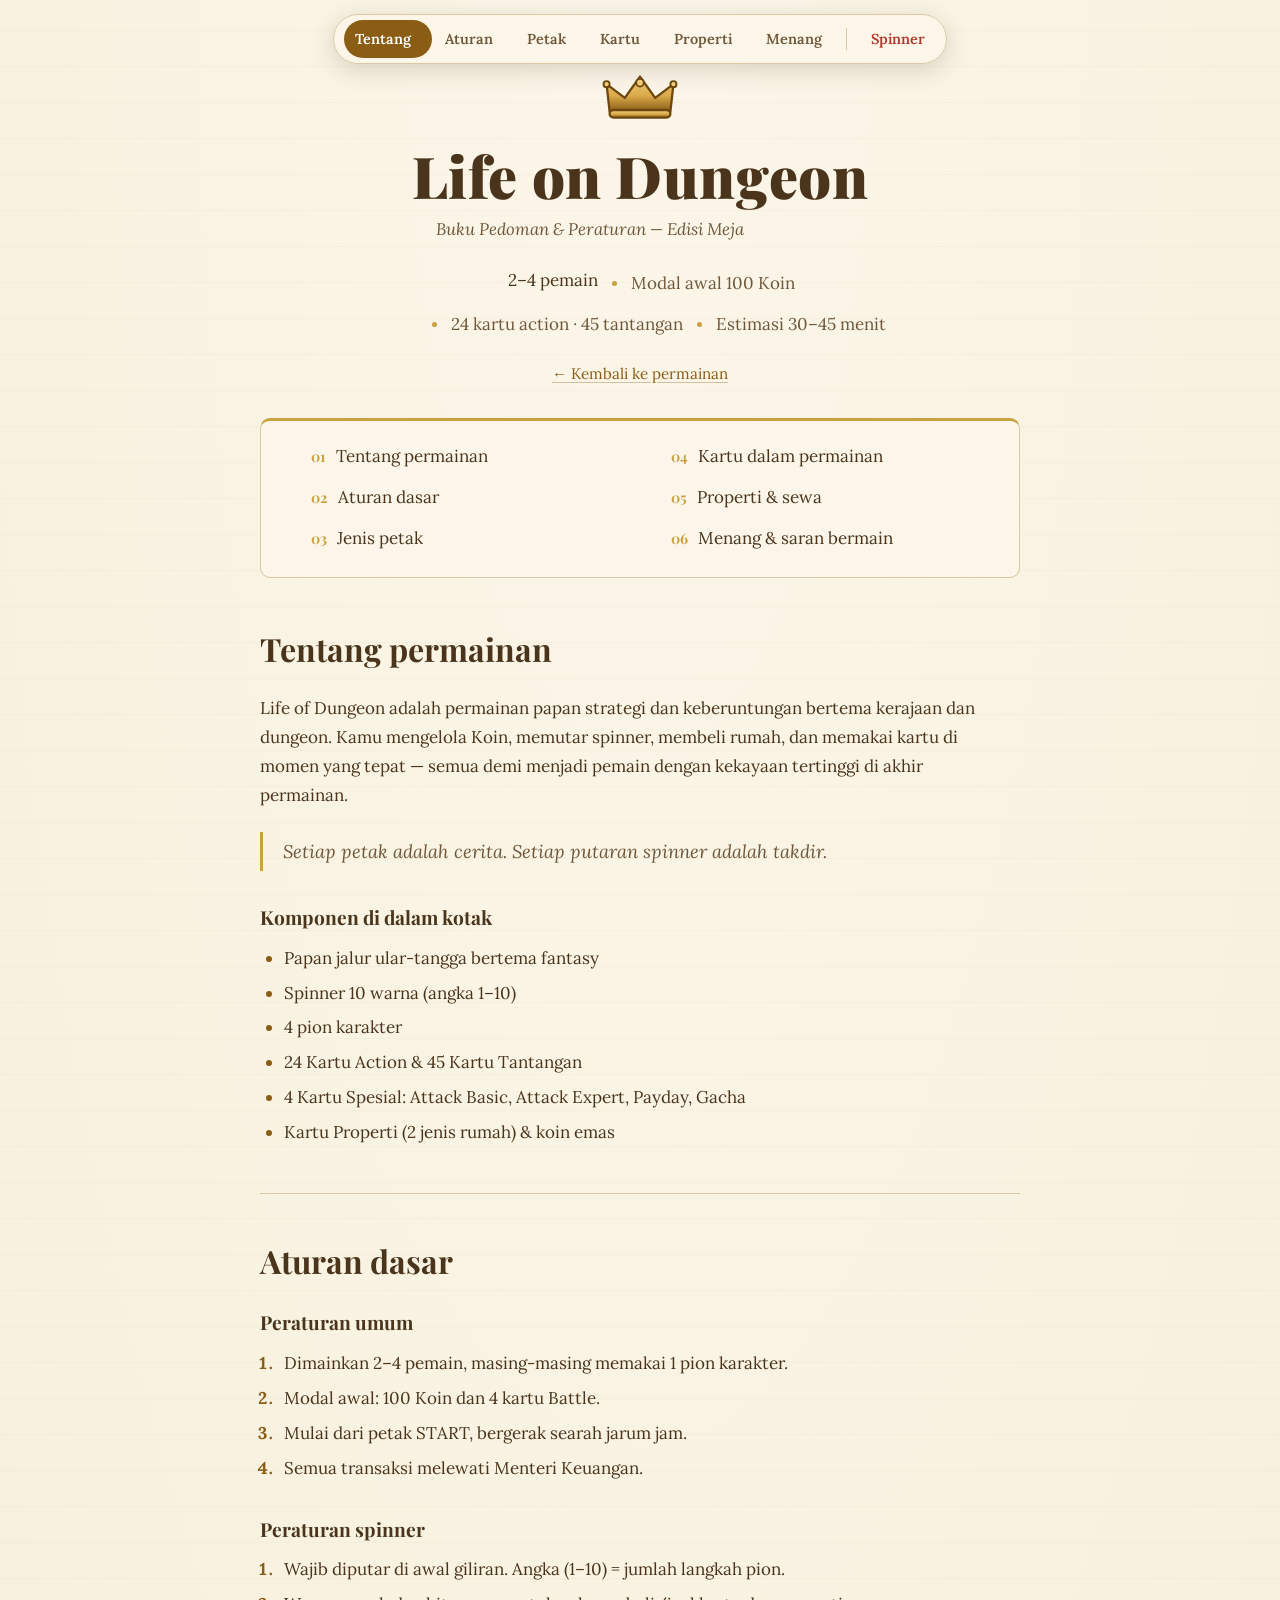
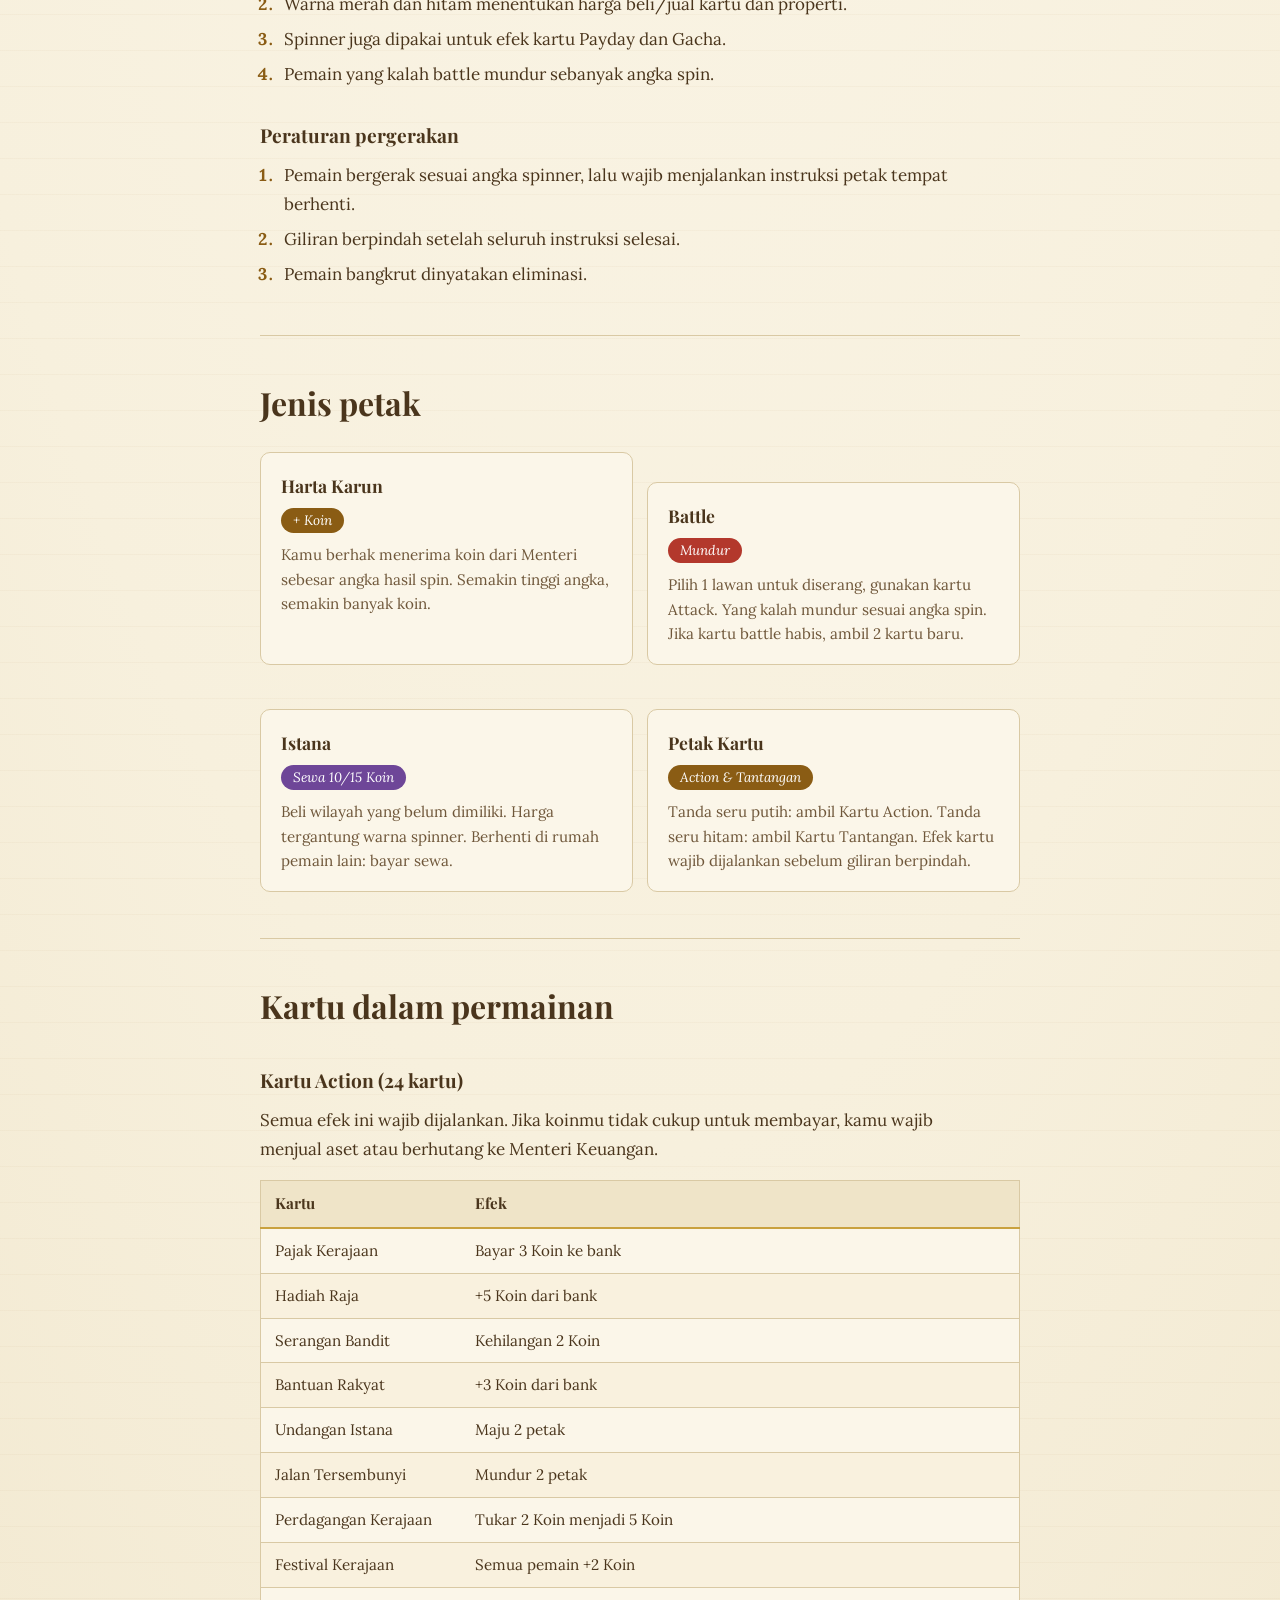
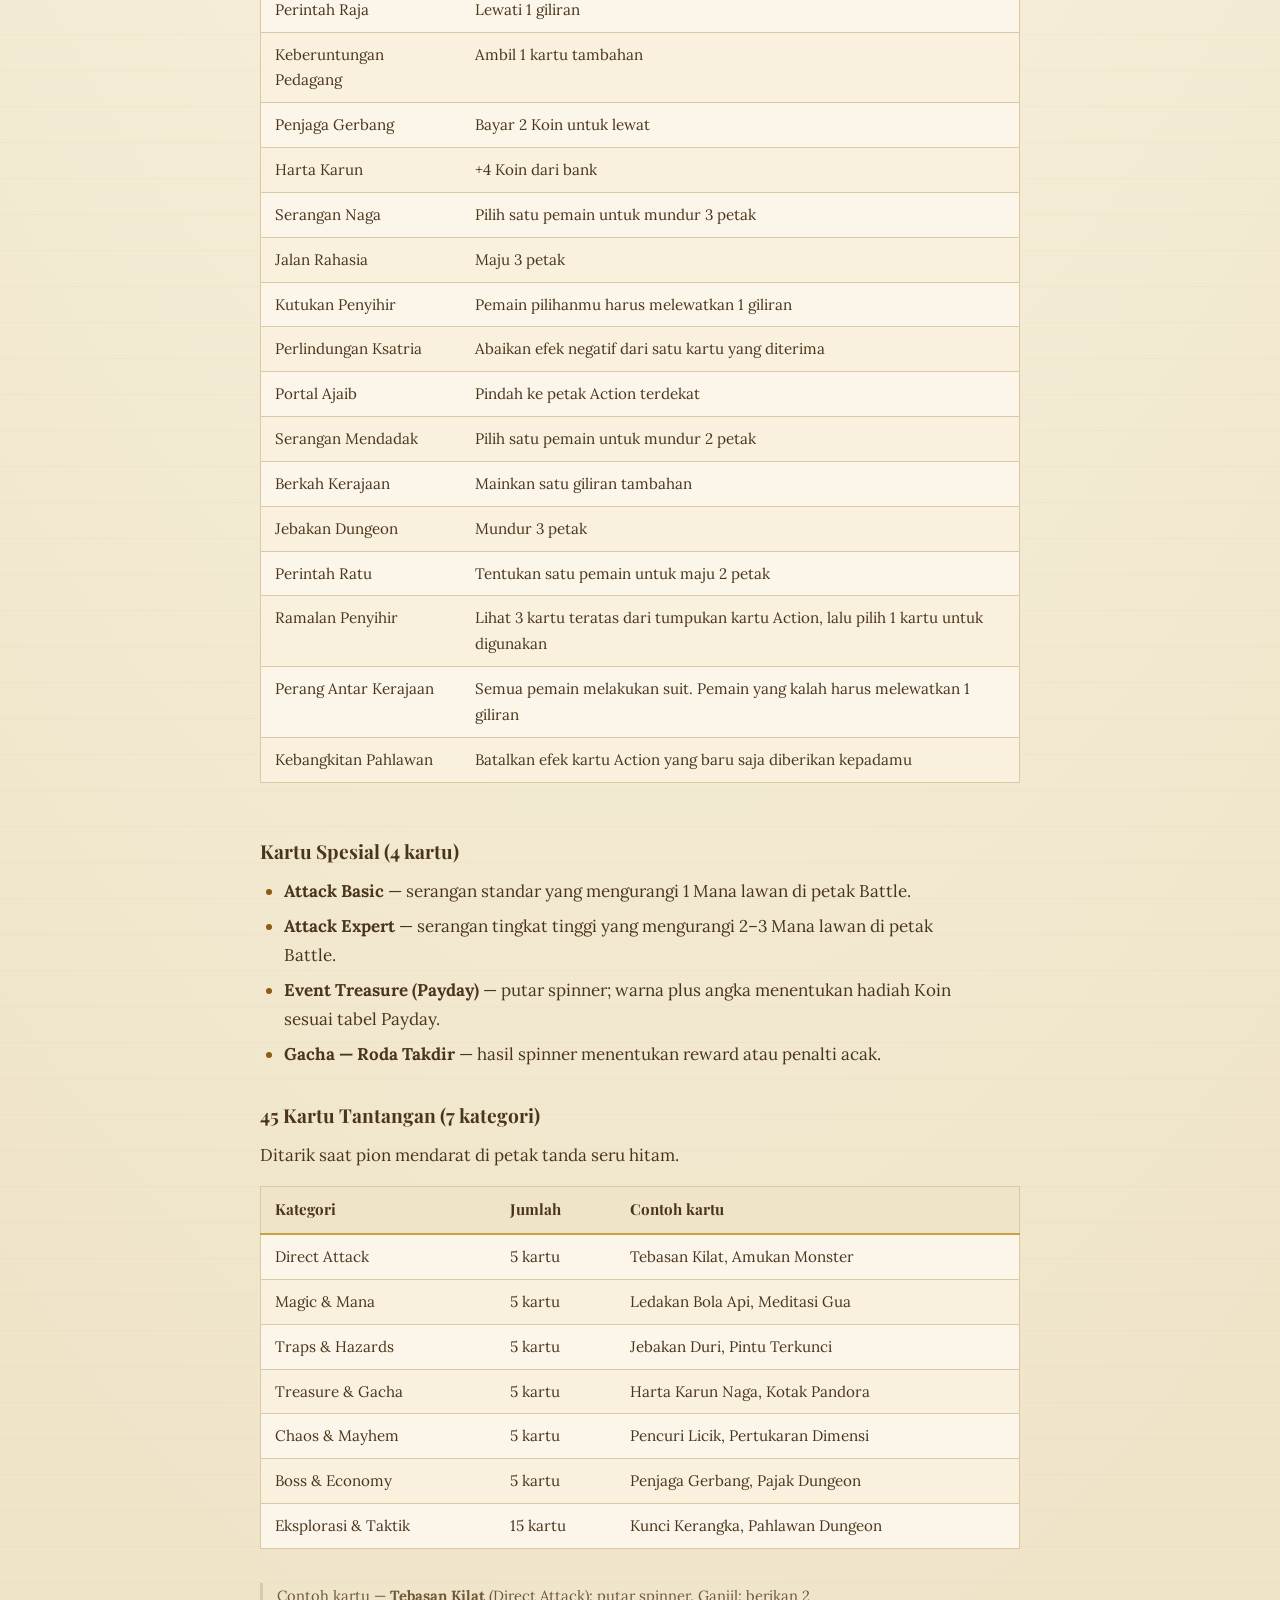
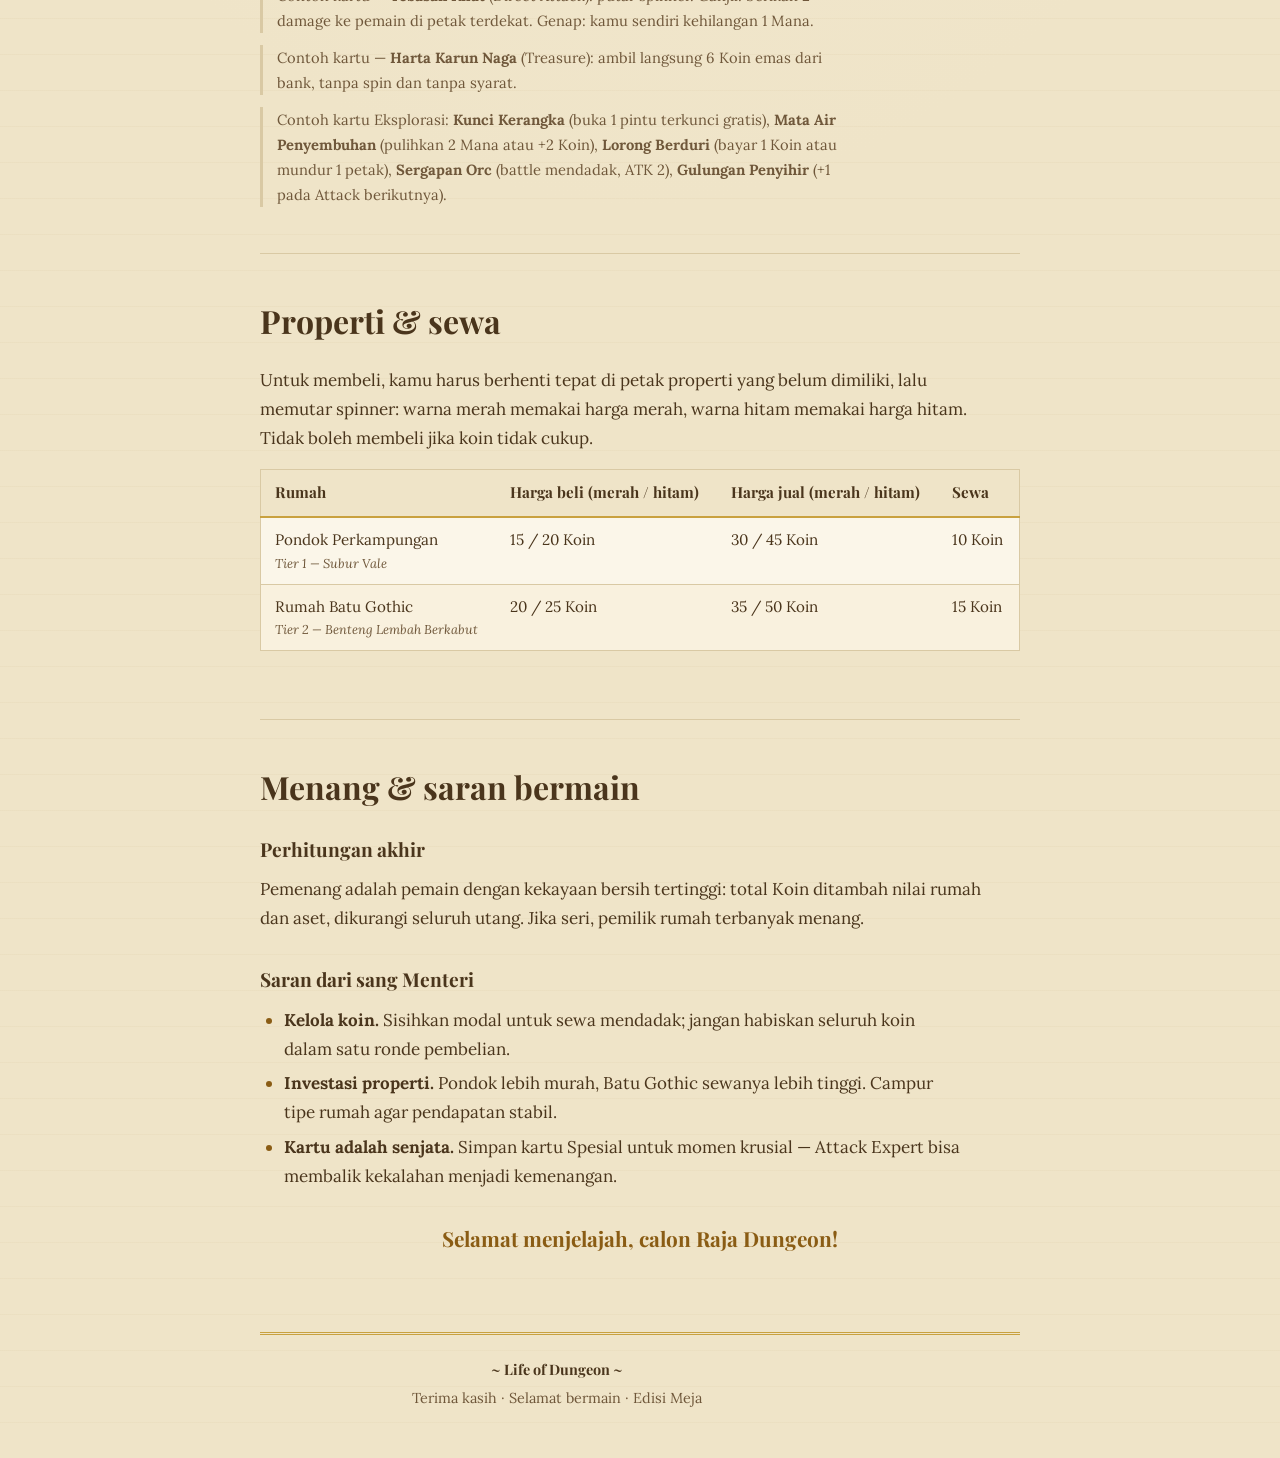
==== commit 61e532f9: "Add files via upload" ====
--- a/pedoman.html
+++ b/pedoman.html
@@ -3,7 +3,7 @@
 <head>
 <meta charset="UTF-8">
 <meta name="viewport" content="width=device-width, initial-scale=1.0">
-<title>Buku Pedoman &mdash; Life of Dungeon</title>
+<title>Buku Pedoman &mdash; Life on Dungeon</title>
 <link rel="preconnect" href="https://fonts.googleapis.com">
 <link rel="preconnect" href="https://fonts.gstatic.com" crossorigin>
 <link href="https://fonts.googleapis.com/css2?family=Playfair+Display:wght@700;900&family=Lora:wght@400;500;600;700&display=swap" rel="stylesheet">
@@ -11,18 +11,18 @@
 </head>
 <body>
 
-<nav class="floatnav" aria-label="Navigasi bab">
-  <div class="floatnav-fill" id="navFill" aria-hidden="true"></div>
-  <div class="floatnav-scroll">
-    <a href="#tentang">Tentang</a>
-    <a href="#aturan">Aturan</a>
-    <a href="#petak">Petak</a>
-    <a href="#kartu">Kartu</a>
-    <a href="#properti">Properti</a>
-    <a href="#akhir">Menang</a>
-  </div>
-  <span class="floatnav-sep" aria-hidden="true"></span>
-  <a href="index.html" class="nav-spinner">Spinner</a>
+<nav class="floatnav" aria-label="Navigasi bab">
+  <div class="floatnav-fill" id="navFill" aria-hidden="true"></div>
+  <div class="floatnav-scroll">
+    <a href="#tentang">Tentang</a>
+    <a href="#aturan">Aturan</a>
+    <a href="#petak">Petak</a>
+    <a href="#kartu">Kartu</a>
+    <a href="#properti">Properti</a>
+    <a href="#akhir">Menang</a>
+  </div>
+  <span class="floatnav-sep" aria-hidden="true"></span>
+  <a href="index.html" class="nav-spinner">Spinner</a>
 </nav>
 
 <header class="masthead">
@@ -40,12 +40,12 @@
     <circle cx="6" cy="16" r="4" fill="#f3d27c" stroke="#6e4710" stroke-width="2.5"/>
     <circle cx="94" cy="16" r="4" fill="#f3d27c" stroke="#6e4710" stroke-width="2.5"/>
   </svg>
-  <h1>Life of Dungeon</h1>
+  <h1>Life on Dungeon</h1>
   <p class="edition">Buku Pedoman &amp; Peraturan &mdash; Edisi Meja</p>
   <ul class="factline">
     <li>2&ndash;4 pemain</li>
     <li>Modal awal 100 Koin</li>
-    <li>45 kartu tantangan</li>
+    <li>24 kartu action &middot; 45 tantangan</li>
     <li>Estimasi 30&ndash;45 menit</li>
   </ul>
   <a class="back-link" href="index.html">&larr; Kembali ke permainan</a>
@@ -71,9 +71,9 @@
     <h3>Komponen di dalam kotak</h3>
     <ul class="komponen">
       <li>Papan jalur ular-tangga bertema fantasy</li>
-      <li>Spinner 6 warna (angka 1&ndash;6)</li>
+      <li>Spinner 10 warna (angka 1&ndash;10)</li>
       <li>4 pion karakter</li>
-      <li>12 Kartu Action &amp; 45 Kartu Tantangan</li>
+      <li>24 Kartu Action &amp; 45 Kartu Tantangan</li>
       <li>4 Kartu Spesial: Attack Basic, Attack Expert, Payday, Gacha</li>
       <li>Kartu Properti (2 jenis rumah) &amp; koin emas</li>
     </ul>
@@ -95,7 +95,7 @@
     <article>
       <h3>Peraturan spinner</h3>
       <ol>
-        <li>Wajib diputar di awal giliran. Angka (1&ndash;6) = jumlah langkah pion.</li>
+        <li>Wajib diputar di awal giliran. Angka (1&ndash;10) = jumlah langkah pion.</li>
         <li>Warna merah dan hitam menentukan harga beli/jual kartu dan properti.</li>
         <li>Spinner juga dipakai untuk efek kartu Payday dan Gacha.</li>
         <li>Pemain yang kalah battle mundur sebanyak angka spin.</li>
@@ -141,7 +141,7 @@
   <section id="kartu">
     <h2>Kartu dalam permainan</h2>
 
-    <h3>Kartu Action (12 kartu)</h3>
+    <h3>Kartu Action (24 kartu)</h3>
     <p>Semua efek ini wajib dijalankan. Jika koinmu tidak cukup untuk membayar, kamu wajib menjual aset atau berhutang ke Menteri Keuangan.</p>
     <div class="table-wrap"><table>
       <thead>
@@ -160,13 +160,25 @@
         <tr><td>Keberuntungan Pedagang</td><td>Ambil 1 kartu tambahan</td></tr>
         <tr><td>Penjaga Gerbang</td><td>Bayar 2 Koin untuk lewat</td></tr>
         <tr><td>Harta Karun</td><td>+4 Koin dari bank</td></tr>
+        <tr><td>Serangan Naga</td><td>Pilih satu pemain untuk mundur 3 petak</td></tr>
+        <tr><td>Jalan Rahasia</td><td>Maju 3 petak</td></tr>
+        <tr><td>Kutukan Penyihir</td><td>Pemain pilihanmu harus melewatkan 1 giliran</td></tr>
+        <tr><td>Perlindungan Ksatria</td><td>Abaikan efek negatif dari satu kartu yang diterima</td></tr>
+        <tr><td>Portal Ajaib</td><td>Pindah ke petak Action terdekat</td></tr>
+        <tr><td>Serangan Mendadak</td><td>Pilih satu pemain untuk mundur 2 petak</td></tr>
+        <tr><td>Berkah Kerajaan</td><td>Mainkan satu giliran tambahan</td></tr>
+        <tr><td>Jebakan Dungeon</td><td>Mundur 3 petak</td></tr>
+        <tr><td>Perintah Ratu</td><td>Tentukan satu pemain untuk maju 2 petak</td></tr>
+        <tr><td>Ramalan Penyihir</td><td>Lihat 3 kartu teratas dari tumpukan kartu Action, lalu pilih 1 kartu untuk digunakan</td></tr>
+        <tr><td>Perang Antar Kerajaan</td><td>Semua pemain melakukan suit. Pemain yang kalah harus melewatkan 1 giliran</td></tr>
+        <tr><td>Kebangkitan Pahlawan</td><td>Batalkan efek kartu Action yang baru saja diberikan kepadamu</td></tr>
       </tbody>
     </table></div>
 
     <h3>Kartu Spesial (4 kartu)</h3>
     <ul class="spesial">
-      <li><strong>Attack Basic</strong> &mdash; serangan standar di petak Battle, mengurangi 1 Mana lawan. ATK 1&ndash;3.</li>
-      <li><strong>Attack Expert</strong> &mdash; serangan tingkat tinggi, mengurangi 2&ndash;3 Mana lawan. ATK 4&ndash;6. Hanya di petak Battle.</li>
+      <li><strong>Attack Basic</strong> &mdash; serangan standar yang mengurangi 1 Mana lawan di petak Battle.</li>
+      <li><strong>Attack Expert</strong> &mdash; serangan tingkat tinggi yang mengurangi 2&ndash;3 Mana lawan di petak Battle.</li>
       <li><strong>Event Treasure (Payday)</strong> &mdash; putar spinner; warna plus angka menentukan hadiah Koin sesuai tabel Payday.</li>
       <li><strong>Gacha &mdash; Roda Takdir</strong> &mdash; hasil spinner menentukan reward atau penalti acak.</li>
     </ul>
@@ -200,8 +212,8 @@
         <tr><th scope="col">Rumah</th><th scope="col">Harga beli (merah / hitam)</th><th scope="col">Harga jual (merah / hitam)</th><th scope="col">Sewa</th></tr>
       </thead>
       <tbody>
-        <tr><td>Pondok Perkampungan <span class="tier">Tier 1 &mdash; Subur Vale</span></td><td>30 / 50 Koin</td><td>60 / 75 Koin</td><td>10 Koin</td></tr>
-        <tr><td>Rumah Batu Gothic <span class="tier">Tier 2 &mdash; Benteng Lembah Berkabut</span></td><td>40 / 60 Koin</td><td>65 / 80 Koin</td><td>15 Koin</td></tr>
+        <tr><td>Pondok Perkampungan <span class="tier">Tier 1 &mdash; Subur Vale</span></td><td>15 / 20 Koin</td><td>30 / 45 Koin</td><td>10 Koin</td></tr>
+        <tr><td>Rumah Batu Gothic <span class="tier">Tier 2 &mdash; Benteng Lembah Berkabut</span></td><td>20 / 25 Koin</td><td>35 / 50 Koin</td><td>15 Koin</td></tr>
       </tbody>
     </table></div>
   </section>
@@ -232,53 +244,53 @@
 
 <script>
 (function () {
-  var nav = document.querySelector('.floatnav');
-  var fill = document.getElementById('navFill');
-  var scroller = nav.querySelector('.floatnav-scroll');
-  var links = Array.prototype.slice.call(nav.querySelectorAll('a[href^="#"]'));
-  var sections = links.map(function (a) {
-    return document.getElementById(a.getAttribute('href').slice(1));
-  });
-
-  function setFill(link) {
-    var max = scroller.clientWidth;
-    var left = scroller.offsetLeft + link.offsetLeft - scroller.scrollLeft;
-    var width = link.offsetWidth;
-    var visible = Math.max(left, scroller.offsetLeft);
-    var visibleEnd = Math.min(left + width, scroller.offsetLeft + max);
-    fill.style.left = Math.max(visible, scroller.offsetLeft) + 'px';
-    fill.style.width = Math.max(0, visibleEnd - visible) + 'px';
-  }
-
-  var smooth = window.matchMedia('(prefers-reduced-motion: reduce)').matches ? 'auto' : 'smooth';
-  function centerLink(link) {
-    var target = link.offsetLeft - (scroller.clientWidth - link.offsetWidth) / 2;
-    scroller.scrollTo({ left: Math.max(0, target), behavior: smooth });
-  }
-
-  function update() {
-    var pos = window.scrollY + 130;
-    var current = sections[0];
-    for (var i = 0; i < sections.length; i++) {
-      if (sections[i] && sections[i].offsetTop <= pos) current = sections[i];
-    }
-    var idx = sections.indexOf(current);
-    links.forEach(function (a, i) { a.classList.toggle('active', i === idx); });
-    setFill(links[idx]);
-    centerLink(links[idx]);
+  var nav = document.querySelector('.floatnav');
+  var fill = document.getElementById('navFill');
+  var scroller = nav.querySelector('.floatnav-scroll');
+  var links = Array.prototype.slice.call(nav.querySelectorAll('a[href^="#"]'));
+  var sections = links.map(function (a) {
+    return document.getElementById(a.getAttribute('href').slice(1));
+  });
+
+  function setFill(link) {
+    var max = scroller.clientWidth;
+    var left = scroller.offsetLeft + link.offsetLeft - scroller.scrollLeft;
+    var width = link.offsetWidth;
+    var visible = Math.max(left, scroller.offsetLeft);
+    var visibleEnd = Math.min(left + width, scroller.offsetLeft + max);
+    fill.style.left = Math.max(visible, scroller.offsetLeft) + 'px';
+    fill.style.width = Math.max(0, visibleEnd - visible) + 'px';
   }
 
-  window.addEventListener('scroll', update, { passive: true });
-  window.addEventListener('resize', update);
-  window.addEventListener('load', update);
-  scroller.addEventListener('scroll', function () {
-    var active = nav.querySelector('a.active');
-    if (active) setFill(active);
-  }, { passive: true });
+  var smooth = window.matchMedia('(prefers-reduced-motion: reduce)').matches ? 'auto' : 'smooth';
+  function centerLink(link) {
+    var target = link.offsetLeft - (scroller.clientWidth - link.offsetWidth) / 2;
+    scroller.scrollTo({ left: Math.max(0, target), behavior: smooth });
+  }
+
+  function update() {
+    var pos = window.scrollY + 130;
+    var current = sections[0];
+    for (var i = 0; i < sections.length; i++) {
+      if (sections[i] && sections[i].offsetTop <= pos) current = sections[i];
+    }
+    var idx = sections.indexOf(current);
+    links.forEach(function (a, i) { a.classList.toggle('active', i === idx); });
+    setFill(links[idx]);
+    centerLink(links[idx]);
+  }
+
+  window.addEventListener('scroll', update, { passive: true });
+  window.addEventListener('resize', update);
+  window.addEventListener('load', update);
+  scroller.addEventListener('scroll', function () {
+    var active = nav.querySelector('a.active');
+    if (active) setFill(active);
+  }, { passive: true });
   update();
 })();
 </script>
 
 </body>
 </html>
-
+
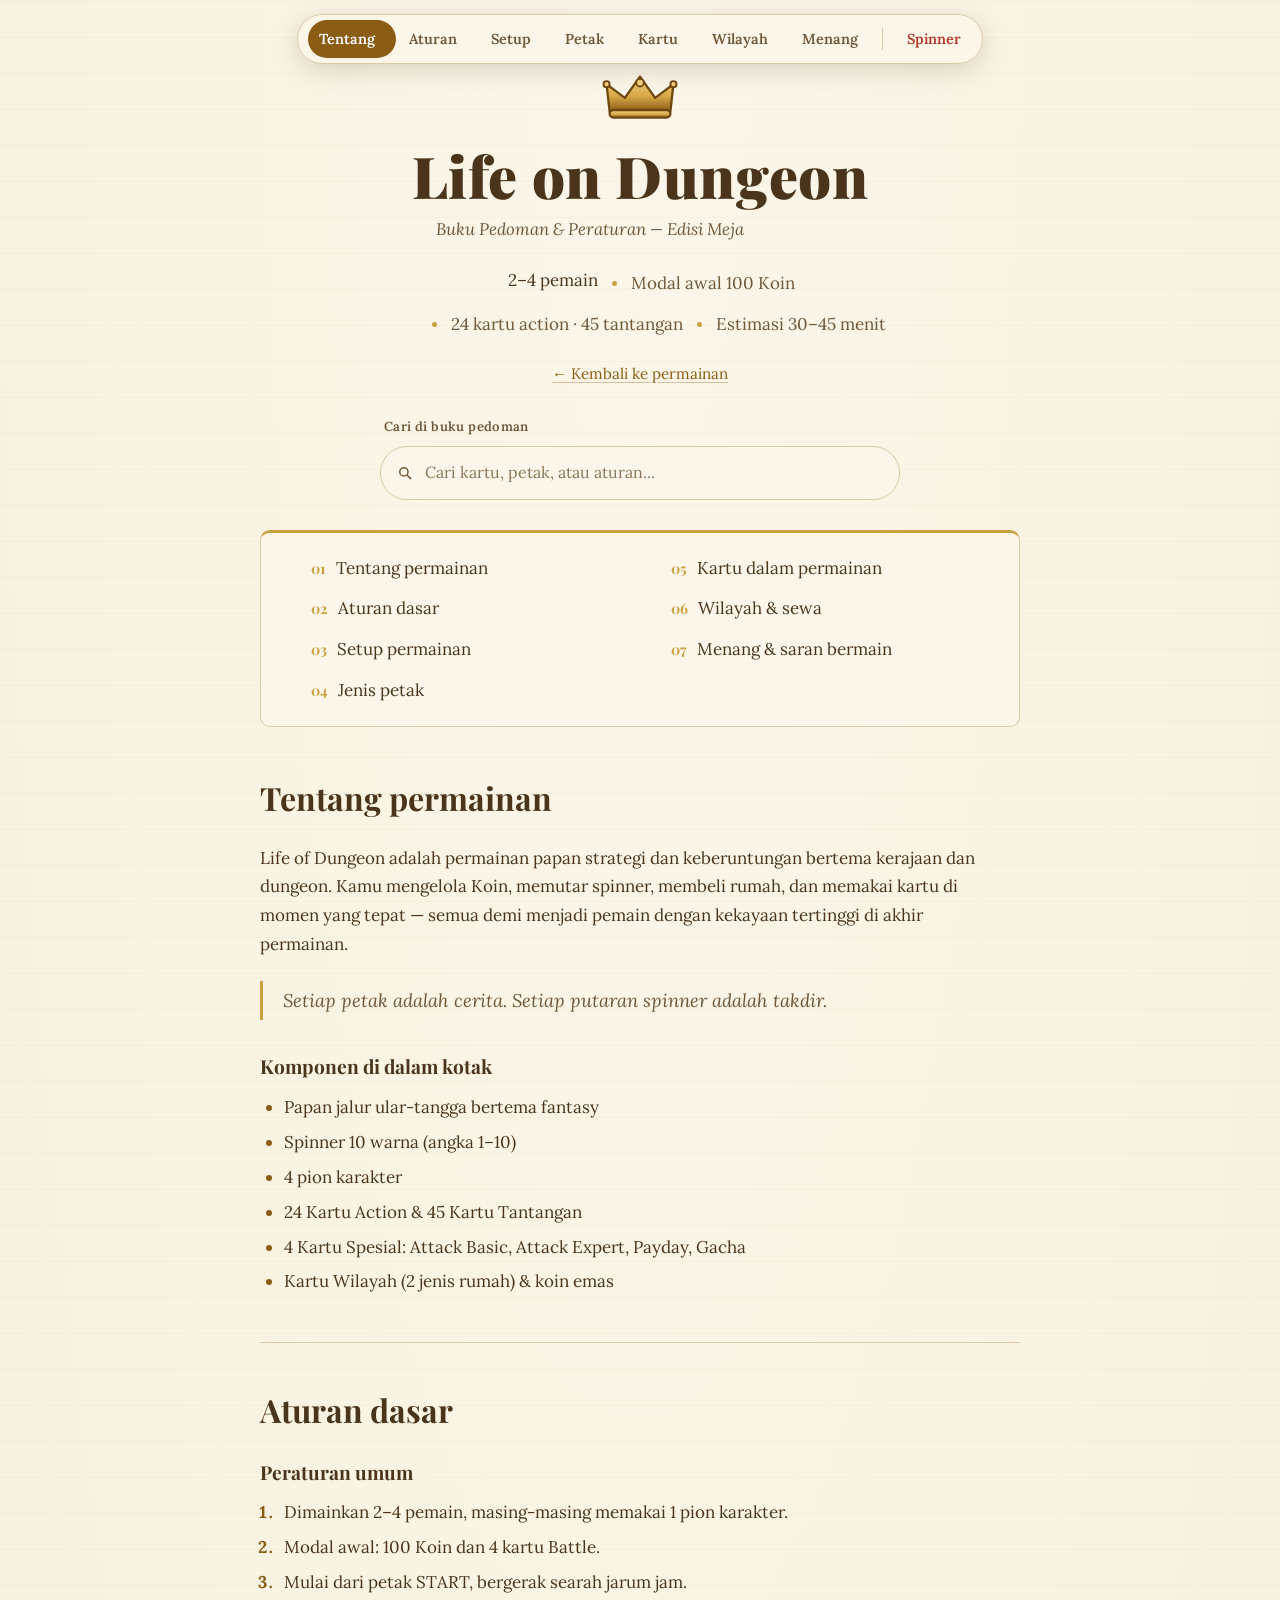
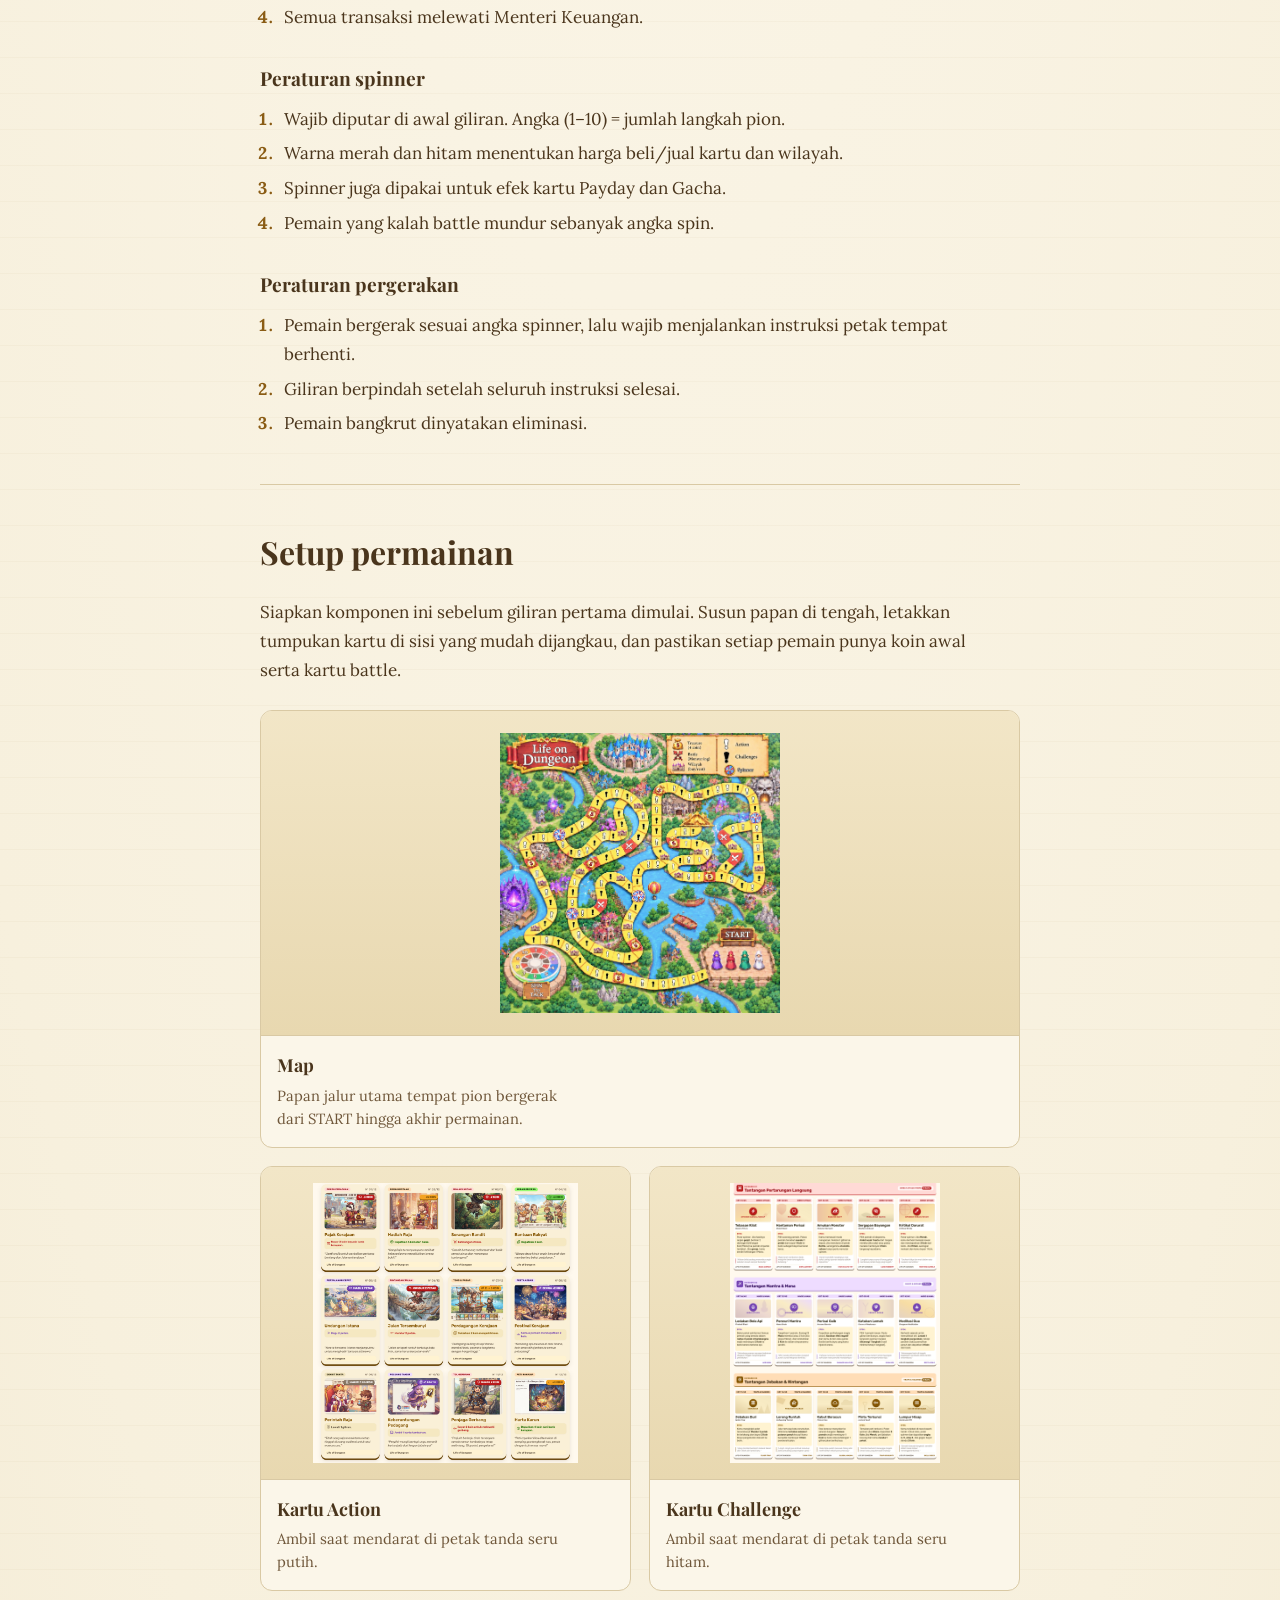
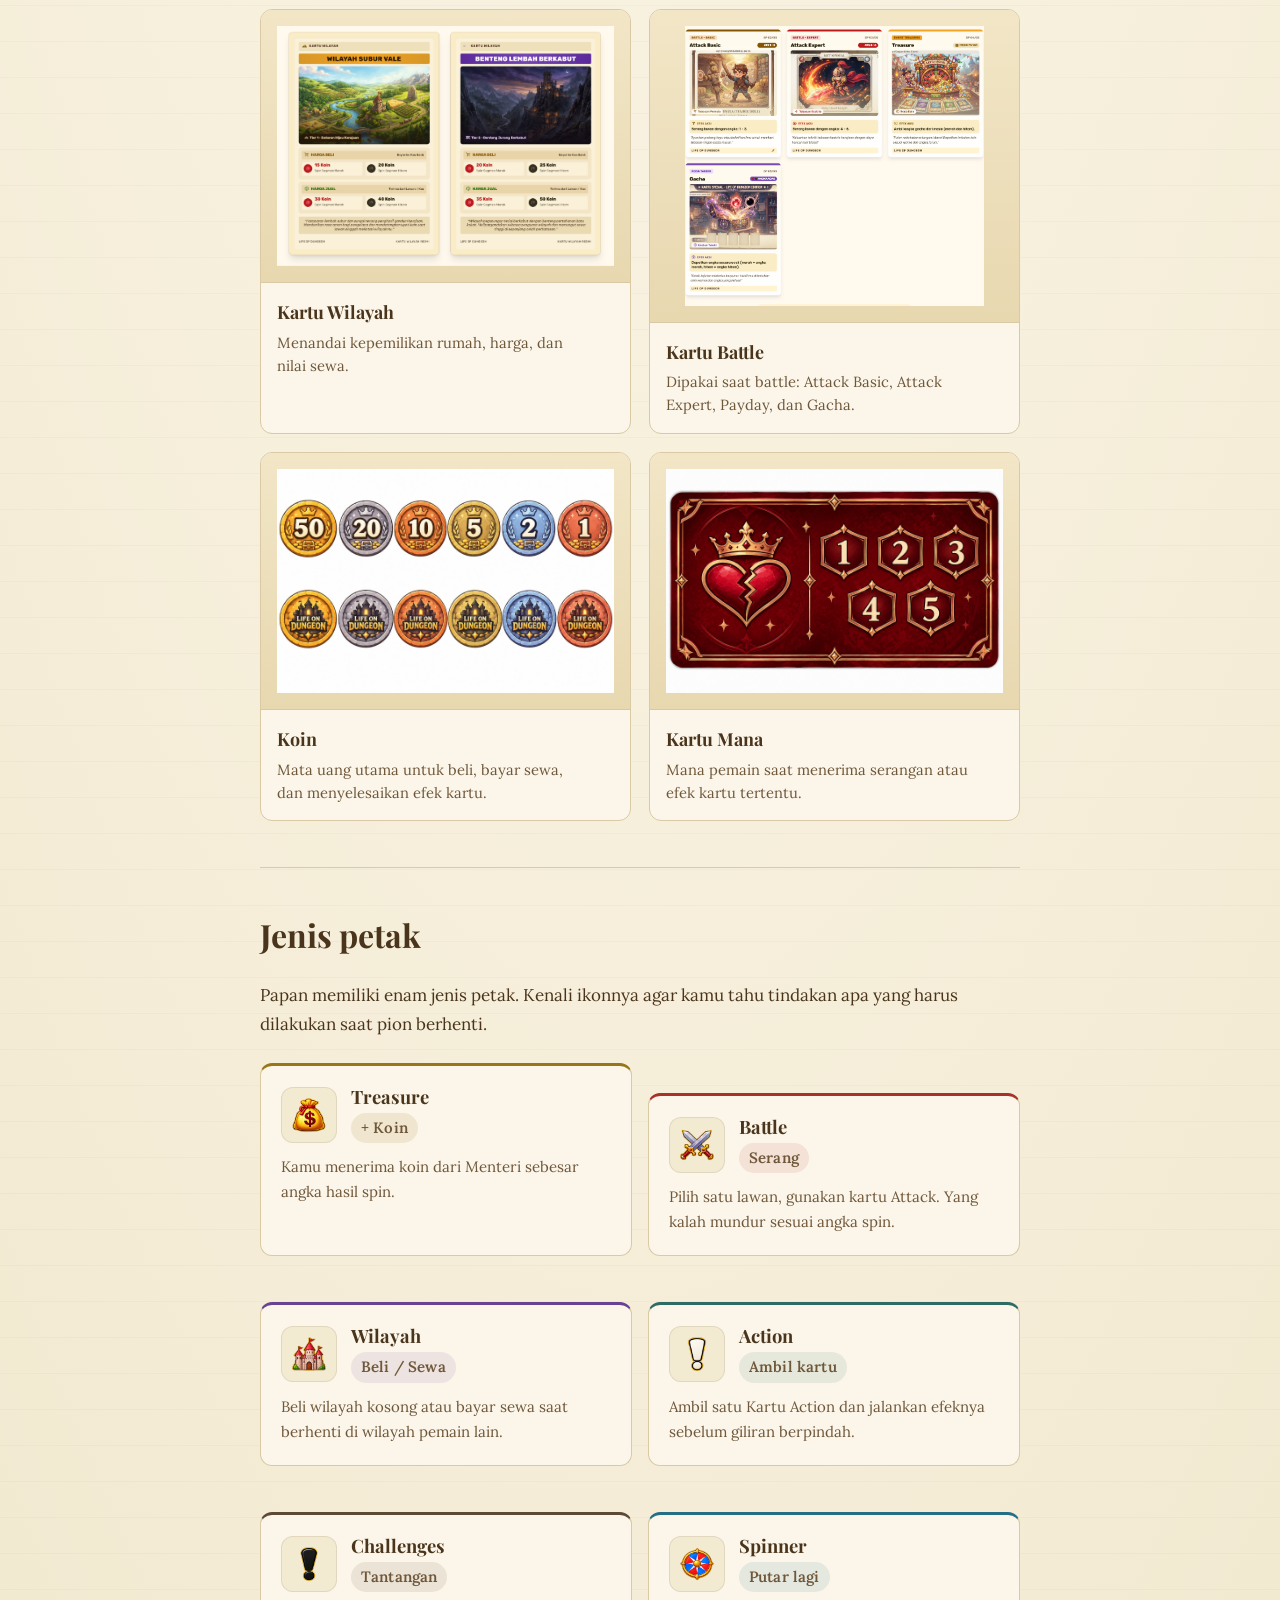
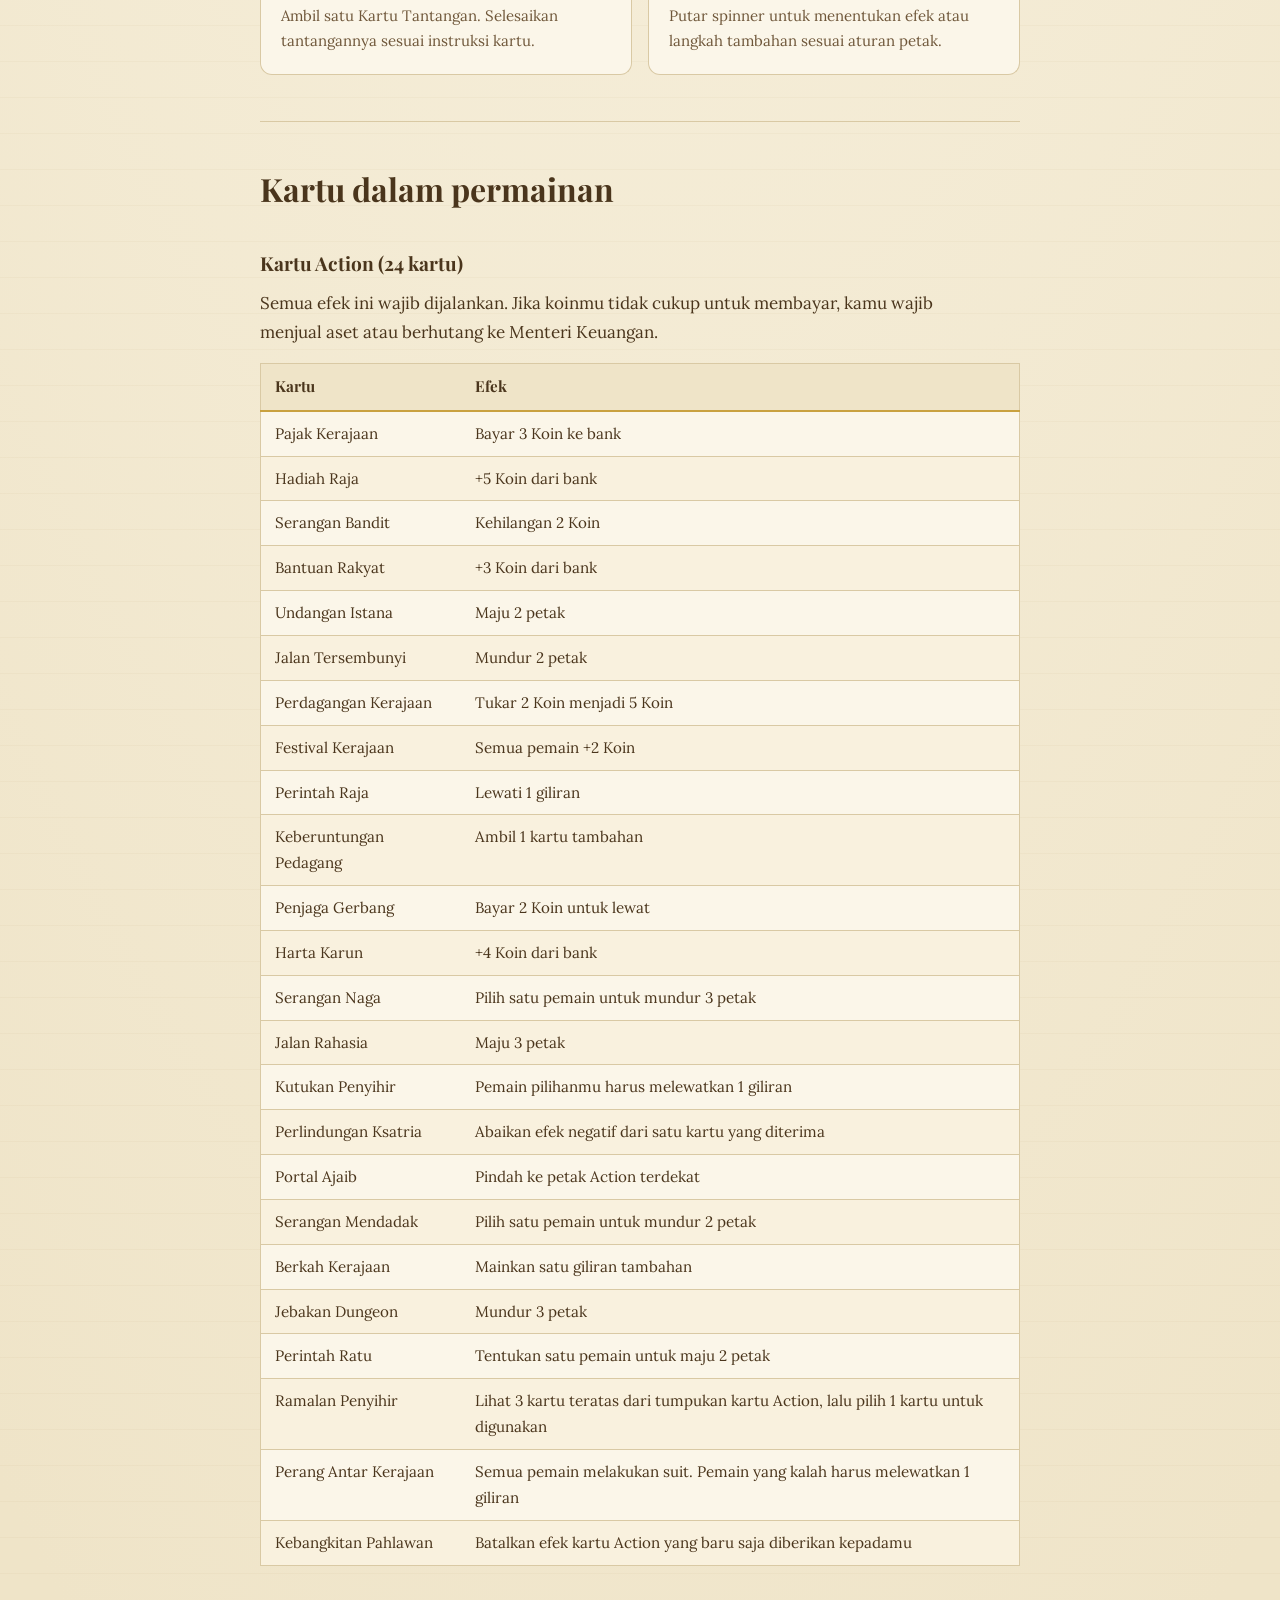
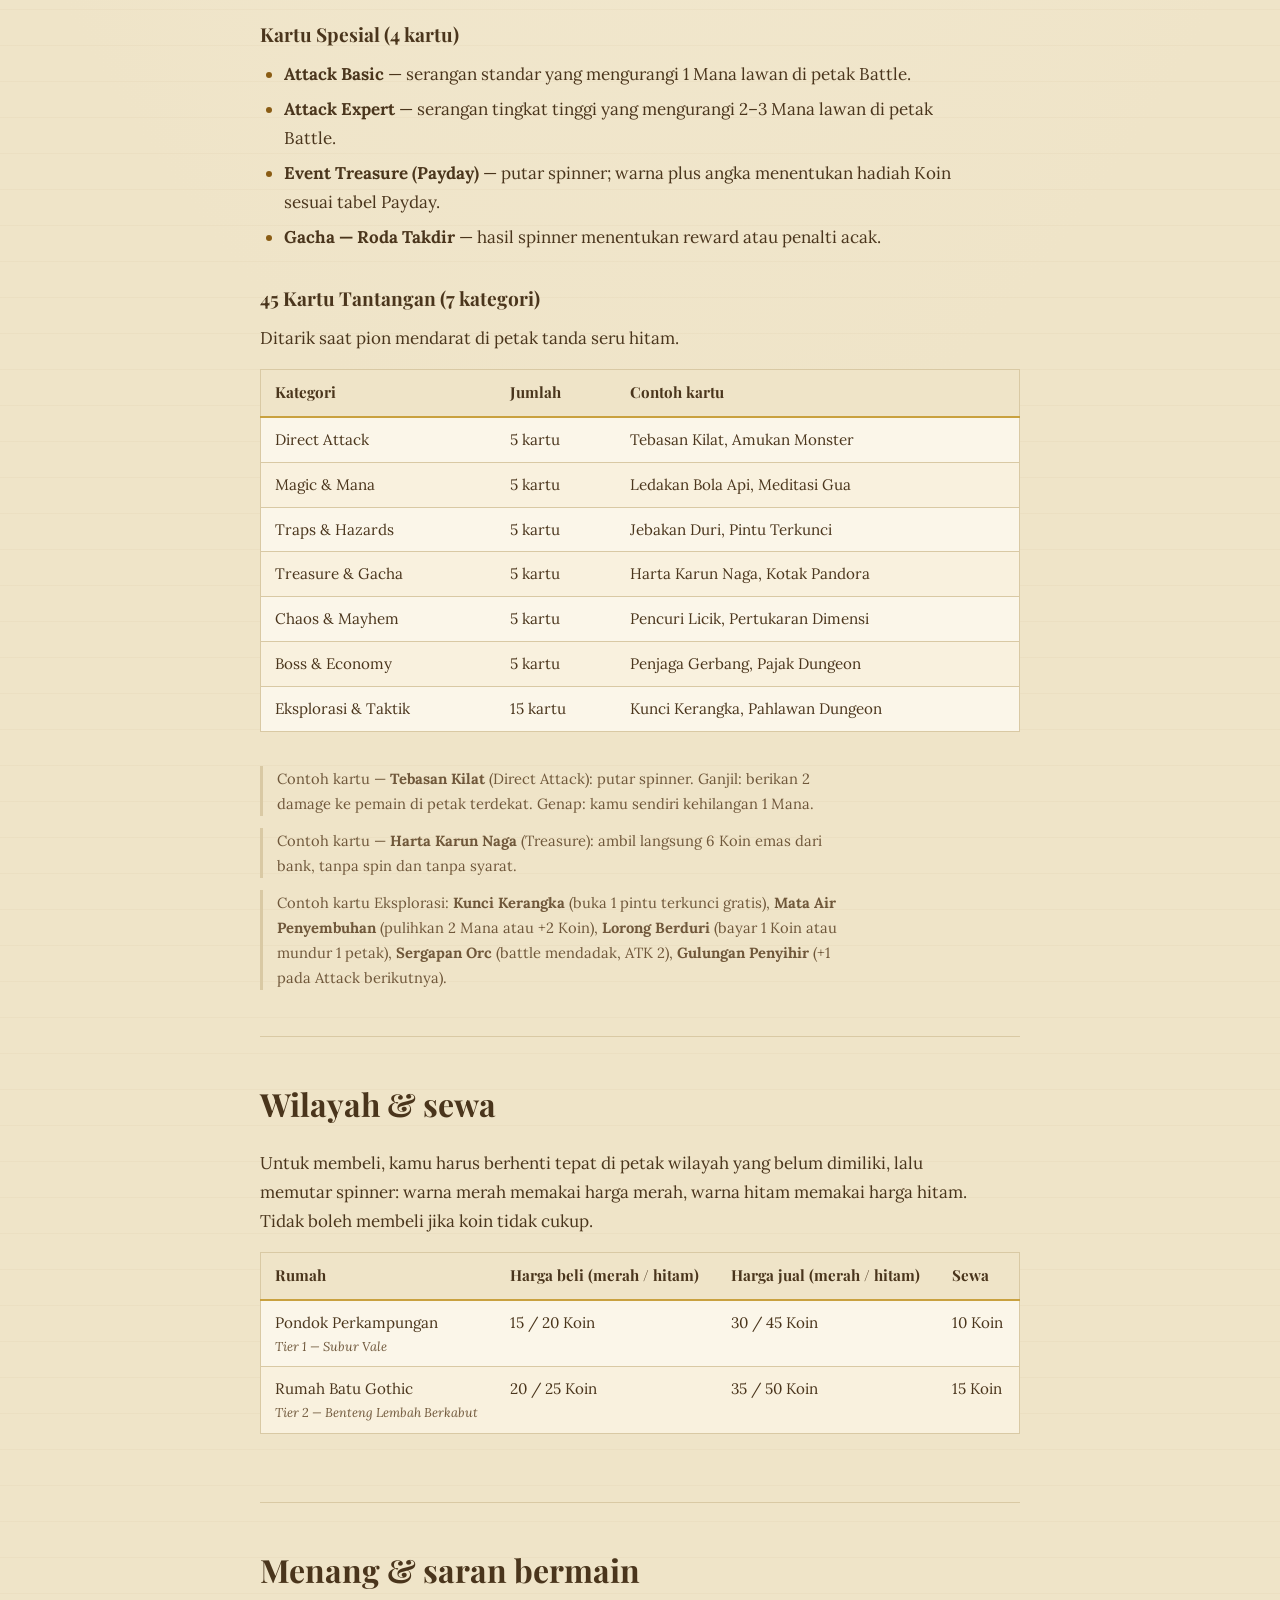
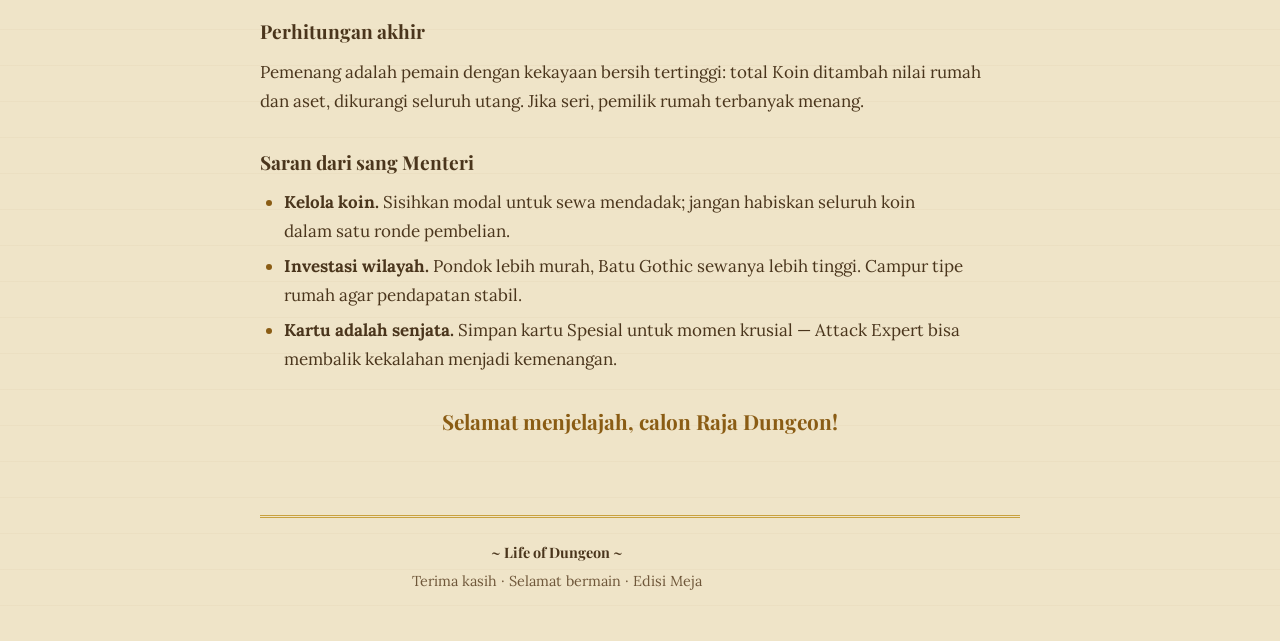
==== commit 755a87f9: "Add files via upload" ====
--- a/pedoman.html
+++ b/pedoman.html
@@ -1,4 +1,4 @@
-<!DOCTYPE html>
+﻿<!DOCTYPE html>
 <html lang="id">
 <head>
 <meta charset="UTF-8">
@@ -16,9 +16,10 @@
   <div class="floatnav-scroll">
     <a href="#tentang">Tentang</a>
     <a href="#aturan">Aturan</a>
+    <a href="#setup">Setup</a>
     <a href="#petak">Petak</a>
     <a href="#kartu">Kartu</a>
-    <a href="#properti">Properti</a>
+    <a href="#wilayah">Wilayah</a>
     <a href="#akhir">Menang</a>
   </div>
   <span class="floatnav-sep" aria-hidden="true"></span>
@@ -48,16 +49,34 @@
     <li>24 kartu action &middot; 45 tantangan</li>
     <li>Estimasi 30&ndash;45 menit</li>
   </ul>
-  <a class="back-link" href="index.html">&larr; Kembali ke permainan</a>
-</header>
+    <a class="back-link" href="index.html">&larr; Kembali ke permainan</a>
+
+    <div class="search-wrap" role="search">
+      <label class="search-label" for="ruleSearch">Cari di buku pedoman</label>
+      <div class="search-field">
+        <svg class="search-icon" viewBox="0 0 24 24" aria-hidden="true" fill="none" stroke="currentColor" stroke-width="2" stroke-linecap="round" stroke-linejoin="round">
+          <circle cx="10.5" cy="10.5" r="5.5"/>
+          <path d="M15 15l4.5 4.5"/>
+        </svg>
+        <input id="ruleSearch" class="search-input" type="search" placeholder="Cari kartu, petak, atau aturan..." autocomplete="off" spellcheck="false">
+        <button type="button" class="search-clear" id="searchClear" aria-label="Hapus pencarian" hidden>
+          <svg viewBox="0 0 24 24" aria-hidden="true" fill="none" stroke="currentColor" stroke-width="2" stroke-linecap="round">
+            <path d="M6 6l12 12M18 6l-12 12"/>
+          </svg>
+        </button>
+      </div>
+      <p class="search-status" id="searchStatus" role="status" aria-live="polite"></p>
+    </div>
+  </header>
 
 <nav class="toc" aria-label="Daftar isi">
   <ol>
     <li><a href="#tentang">Tentang permainan</a></li>
     <li><a href="#aturan">Aturan dasar</a></li>
+    <li><a href="#setup">Setup permainan</a></li>
     <li><a href="#petak">Jenis petak</a></li>
     <li><a href="#kartu">Kartu dalam permainan</a></li>
-    <li><a href="#properti">Properti &amp; sewa</a></li>
+    <li><a href="#wilayah">Wilayah &amp; sewa</a></li>
     <li><a href="#akhir">Menang &amp; saran bermain</a></li>
   </ol>
 </nav>
@@ -75,7 +94,7 @@
       <li>4 pion karakter</li>
       <li>24 Kartu Action &amp; 45 Kartu Tantangan</li>
       <li>4 Kartu Spesial: Attack Basic, Attack Expert, Payday, Gacha</li>
-      <li>Kartu Properti (2 jenis rumah) &amp; koin emas</li>
+      <li>Kartu Wilayah (2 jenis rumah) &amp; koin emas</li>
     </ul>
   </section>
 
@@ -96,7 +115,7 @@
       <h3>Peraturan spinner</h3>
       <ol>
         <li>Wajib diputar di awal giliran. Angka (1&ndash;10) = jumlah langkah pion.</li>
-        <li>Warna merah dan hitam menentukan harga beli/jual kartu dan properti.</li>
+        <li>Warna merah dan hitam menentukan harga beli/jual kartu dan wilayah.</li>
         <li>Spinner juga dipakai untuk efek kartu Payday dan Gacha.</li>
         <li>Pemain yang kalah battle mundur sebanyak angka spin.</li>
       </ol>
@@ -112,30 +131,144 @@
     </article>
   </section>
 
-  <section id="petak">
-    <h2>Jenis petak</h2>
-    <div class="petak-grid">
-      <article class="petak petak-gold">
-        <h3>Harta Karun</h3>
-        <p class="tag">+ Koin</p>
-        <p>Kamu berhak menerima koin dari Menteri sebesar angka hasil spin. Semakin tinggi angka, semakin banyak koin.</p>
-      </article>
-      <article class="petak petak-red">
-        <h3>Battle</h3>
-        <p class="tag">Mundur</p>
-        <p>Pilih 1 lawan untuk diserang, gunakan kartu Attack. Yang kalah mundur sesuai angka spin. Jika kartu battle habis, ambil 2 kartu baru.</p>
-      </article>
-      <article class="petak petak-purple">
-        <h3>Istana</h3>
-        <p class="tag">Sewa 10/15 Koin</p>
-        <p>Beli wilayah yang belum dimiliki. Harga tergantung warna spinner. Berhenti di rumah pemain lain: bayar sewa.</p>
-      </article>
-      <article class="petak petak-card">
-        <h3>Petak Kartu</h3>
-        <p class="tag">Action &amp; Tantangan</p>
-        <p>Tanda seru putih: ambil Kartu Action. Tanda seru hitam: ambil Kartu Tantangan. Efek kartu wajib dijalankan sebelum giliran berpindah.</p>
-      </article>
+  <section id="setup">
+    <h2>Setup permainan</h2>
+    <p>Siapkan komponen ini sebelum giliran pertama dimulai. Susun papan di tengah, letakkan tumpukan kartu di sisi yang mudah dijangkau, dan pastikan setiap pemain punya koin awal serta kartu battle.</p>
+
+    <div class="setup-grid">
+      <figure class="setup-item setup-map">
+        <div class="setup-media">
+          <img src="images/papan permainan.png" alt="Papan permainan Life of Dungeon" loading="lazy">
+        </div>
+        <figcaption>
+          <span class="setup-name">Map</span>
+          <span class="setup-desc">Papan jalur utama tempat pion bergerak dari START hingga akhir permainan.</span>
+        </figcaption>
+      </figure>
+
+      <figure class="setup-item">
+        <div class="setup-media"><img src="images/kartu action1.png" alt="Contoh kartu Action" loading="lazy"></div>
+        <figcaption>
+          <span class="setup-name">Kartu Action</span>
+          <span class="setup-desc">Ambil saat mendarat di petak tanda seru putih.</span>
+        </figcaption>
+      </figure>
+
+      <figure class="setup-item">
+        <div class="setup-media">
+          <img src="images/kartu tantangan1.png" alt="Contoh kartu Tantangan" loading="lazy">
+        </div>
+        <figcaption>
+          <span class="setup-name">Kartu Challenge</span>
+          <span class="setup-desc">Ambil saat mendarat di petak tanda seru hitam.</span>
+        </figcaption>
+      </figure>
+
+      <figure class="setup-item">
+        <div class="setup-media"><img src="images/kartu wilayah.png" alt="Kartu Wilayah" loading="lazy"></div>
+        <figcaption>
+          <span class="setup-name">Kartu Wilayah</span>
+          <span class="setup-desc">Menandai kepemilikan rumah, harga, dan nilai sewa.</span>
+        </figcaption>
+      </figure>
+
+      <figure class="setup-item">
+        <div class="setup-media"><img src="images/kartu_spesial.png" alt="Kartu Battle dan kartu spesial" loading="lazy"></div>
+        <figcaption>
+          <span class="setup-name">Kartu Battle</span>
+          <span class="setup-desc">Dipakai saat battle: Attack Basic, Attack Expert, Payday, dan Gacha.</span>
+        </figcaption>
+      </figure>
+
+      <figure class="setup-item">
+        <div class="setup-media"><img src="images/desain koin.jpg" alt="Koin permainan" loading="lazy"></div>
+        <figcaption>
+          <span class="setup-name">Koin</span>
+          <span class="setup-desc">Mata uang utama untuk beli, bayar sewa, dan menyelesaikan efek kartu.</span>
+        </figcaption>
+      </figure>
+
+      <figure class="setup-item">
+        <div class="setup-media"><img src="images/kartu mana depan.png" alt="Kartu Mana" loading="lazy"></div>
+        <figcaption>
+          <span class="setup-name">Kartu Mana</span>
+          <span class="setup-desc">Mana pemain saat menerima serangan atau efek kartu tertentu.</span>
+        </figcaption>
+      </figure>
     </div>
+  </section>
+
+  <section id="petak">
+    <h2>Jenis petak</h2>
+    <p>Papan memiliki enam jenis petak. Kenali ikonnya agar kamu tahu tindakan apa yang harus dilakukan saat pion berhenti.</p>
+
+    <div class="petak-grid">
+      <article class="petak petak-gold">
+        <div class="petak-head">
+          <span class="petak-icon petak-icon-treasure" aria-hidden="true"></span>
+          <div>
+            <h3>Treasure</h3>
+            <p class="tag">+ Koin</p>
+          </div>
+        </div>
+        <p>Kamu menerima koin dari Menteri sebesar angka hasil spin.</p>
+      </article>
+
+      <article class="petak petak-red">
+        <div class="petak-head">
+          <span class="petak-icon petak-icon-battle" aria-hidden="true"></span>
+          <div>
+            <h3>Battle</h3>
+            <p class="tag">Serang</p>
+          </div>
+        </div>
+        <p>Pilih satu lawan, gunakan kartu Attack. Yang kalah mundur sesuai angka spin.</p>
+      </article>
+
+      <article class="petak petak-purple">
+        <div class="petak-head">
+          <span class="petak-icon petak-icon-wilayah" aria-hidden="true"></span>
+          <div>
+            <h3>Wilayah</h3>
+            <p class="tag">Beli / Sewa</p>
+          </div>
+        </div>
+        <p>Beli wilayah kosong atau bayar sewa saat berhenti di wilayah pemain lain.</p>
+      </article>
+
+      <article class="petak petak-card">
+        <div class="petak-head">
+          <span class="petak-icon petak-icon-action" aria-hidden="true"></span>
+          <div>
+            <h3>Action</h3>
+            <p class="tag">Ambil kartu</p>
+          </div>
+        </div>
+        <p>Ambil satu Kartu Action dan jalankan efeknya sebelum giliran berpindah.</p>
+      </article>
+
+      <article class="petak petak-dark">
+        <div class="petak-head">
+          <span class="petak-icon petak-icon-challenge" aria-hidden="true"></span>
+          <div>
+            <h3>Challenges</h3>
+            <p class="tag">Tantangan</p>
+          </div>
+        </div>
+        <p>Ambil satu Kartu Tantangan. Selesaikan tantangannya sesuai instruksi kartu.</p>
+      </article>
+
+      <article class="petak petak-teal">
+        <div class="petak-head">
+          <span class="petak-icon petak-icon-spinner" aria-hidden="true"></span>
+          <div>
+            <h3>Spinner</h3>
+            <p class="tag">Putar lagi</p>
+          </div>
+        </div>
+        <p>Putar spinner untuk menentukan efek atau langkah tambahan sesuai aturan petak.</p>
+      </article>
+    </div>
   </section>
 
   <section id="kartu">
@@ -204,9 +337,9 @@
     <p class="contoh">Contoh kartu Eksplorasi: <strong>Kunci Kerangka</strong> (buka 1 pintu terkunci gratis), <strong>Mata Air Penyembuhan</strong> (pulihkan 2 Mana atau +2 Koin), <strong>Lorong Berduri</strong> (bayar 1 Koin atau mundur 1 petak), <strong>Sergapan Orc</strong> (battle mendadak, ATK 2), <strong>Gulungan Penyihir</strong> (+1 pada Attack berikutnya).</p>
   </section>
 
-  <section id="properti">
-    <h2>Properti &amp; sewa</h2>
-    <p>Untuk membeli, kamu harus berhenti tepat di petak properti yang belum dimiliki, lalu memutar spinner: warna merah memakai harga merah, warna hitam memakai harga hitam. Tidak boleh membeli jika koin tidak cukup.</p>
+  <section id="wilayah">
+    <h2>Wilayah &amp; sewa</h2>
+    <p>Untuk membeli, kamu harus berhenti tepat di petak wilayah yang belum dimiliki, lalu memutar spinner: warna merah memakai harga merah, warna hitam memakai harga hitam. Tidak boleh membeli jika koin tidak cukup.</p>
     <div class="table-wrap"><table>
       <thead>
         <tr><th scope="col">Rumah</th><th scope="col">Harga beli (merah / hitam)</th><th scope="col">Harga jual (merah / hitam)</th><th scope="col">Sewa</th></tr>
@@ -228,7 +361,7 @@
       <h3>Saran dari sang Menteri</h3>
       <ul>
         <li><strong>Kelola koin.</strong> Sisihkan modal untuk sewa mendadak; jangan habiskan seluruh koin dalam satu ronde pembelian.</li>
-        <li><strong>Investasi properti.</strong> Pondok lebih murah, Batu Gothic sewanya lebih tinggi. Campur tipe rumah agar pendapatan stabil.</li>
+        <li><strong>Investasi wilayah.</strong> Pondok lebih murah, Batu Gothic sewanya lebih tinggi. Campur tipe rumah agar pendapatan stabil.</li>
         <li><strong>Kartu adalah senjata.</strong> Simpan kartu Spesial untuk momen krusial &mdash; Attack Expert bisa membalik kekalahan menjadi kemenangan.</li>
       </ul>
     </article>
@@ -242,55 +375,160 @@
   <p>Terima kasih &middot; Selamat bermain &middot; Edisi Meja</p>
 </footer>
 
-<script>
-(function () {
-  var nav = document.querySelector('.floatnav');
-  var fill = document.getElementById('navFill');
-  var scroller = nav.querySelector('.floatnav-scroll');
-  var links = Array.prototype.slice.call(nav.querySelectorAll('a[href^="#"]'));
-  var sections = links.map(function (a) {
-    return document.getElementById(a.getAttribute('href').slice(1));
-  });
-
-  function setFill(link) {
-    var max = scroller.clientWidth;
-    var left = scroller.offsetLeft + link.offsetLeft - scroller.scrollLeft;
-    var width = link.offsetWidth;
-    var visible = Math.max(left, scroller.offsetLeft);
-    var visibleEnd = Math.min(left + width, scroller.offsetLeft + max);
-    fill.style.left = Math.max(visible, scroller.offsetLeft) + 'px';
-    fill.style.width = Math.max(0, visibleEnd - visible) + 'px';
-  }
-
-  var smooth = window.matchMedia('(prefers-reduced-motion: reduce)').matches ? 'auto' : 'smooth';
-  function centerLink(link) {
-    var target = link.offsetLeft - (scroller.clientWidth - link.offsetWidth) / 2;
-    scroller.scrollTo({ left: Math.max(0, target), behavior: smooth });
-  }
-
-  function update() {
-    var pos = window.scrollY + 130;
-    var current = sections[0];
-    for (var i = 0; i < sections.length; i++) {
-      if (sections[i] && sections[i].offsetTop <= pos) current = sections[i];
+  <script>
+  (function () {
+    var nav = document.querySelector('.floatnav');
+    var fill = document.getElementById('navFill');
+    var scroller = nav.querySelector('.floatnav-scroll');
+    var links = Array.prototype.slice.call(nav.querySelectorAll('a[href^="#"]'));
+    var sections = links.map(function (a) {
+      return document.getElementById(a.getAttribute('href').slice(1));
+    });
+
+    function setFill(link) {
+      var max = scroller.clientWidth;
+      var left = scroller.offsetLeft + link.offsetLeft - scroller.scrollLeft;
+      var width = link.offsetWidth;
+      var visible = Math.max(left, scroller.offsetLeft);
+      var visibleEnd = Math.min(left + width, scroller.offsetLeft + max);
+      fill.style.left = Math.max(visible, scroller.offsetLeft) + 'px';
+      fill.style.width = Math.max(0, visibleEnd - visible) + 'px';
     }
-    var idx = sections.indexOf(current);
-    links.forEach(function (a, i) { a.classList.toggle('active', i === idx); });
-    setFill(links[idx]);
-    centerLink(links[idx]);
-  }
-
-  window.addEventListener('scroll', update, { passive: true });
-  window.addEventListener('resize', update);
-  window.addEventListener('load', update);
-  scroller.addEventListener('scroll', function () {
-    var active = nav.querySelector('a.active');
-    if (active) setFill(active);
-  }, { passive: true });
-  update();
-})();
-</script>
+
+    var smooth = window.matchMedia('(prefers-reduced-motion: reduce)').matches ? 'auto' : 'smooth';
+    function centerLink(link) {
+      var target = link.offsetLeft - (scroller.clientWidth - link.offsetWidth) / 2;
+      scroller.scrollTo({ left: Math.max(0, target), behavior: smooth });
+    }
+
+    function update() {
+      var visibleLinks = links.filter(function (a) { return !a.hidden; });
+      var visibleSections = sections.filter(function (s) { return s && !s.hidden; });
+      if (!visibleLinks.length || !visibleSections.length) {
+        fill.style.width = '0px';
+        return;
+      }
+      var pos = window.scrollY + 130;
+      var current = visibleSections[0];
+      for (var i = 0; i < visibleSections.length; i++) {
+        if (visibleSections[i].offsetTop <= pos) current = visibleSections[i];
+      }
+      var idx = sections.indexOf(current);
+      links.forEach(function (a, i) { a.classList.toggle('active', i === idx); });
+      if (links[idx] && !links[idx].hidden) {
+        setFill(links[idx]);
+        centerLink(links[idx]);
+      }
+    }
+
+    window.addEventListener('scroll', update, { passive: true });
+    window.addEventListener('resize', update);
+    window.addEventListener('load', update);
+    scroller.addEventListener('scroll', function () {
+      var active = nav.querySelector('a.active');
+      if (active) setFill(active);
+    }, { passive: true });
+
+    var searchInput = document.getElementById('ruleSearch');
+    var searchClear = document.getElementById('searchClear');
+    var searchStatus = document.getElementById('searchStatus');
+    var toc = document.querySelector('.toc');
+    var book = document.querySelector('.book');
+    var tocLinks = Array.prototype.slice.call(toc.querySelectorAll('a[href^="#"]'));
+    var emptyMsg = document.createElement('p');
+    emptyMsg.className = 'search-empty';
+    emptyMsg.hidden = true;
+    emptyMsg.innerHTML = '<strong>Tidak ada hasil</strong>Coba kata lain, misalnya "battle", "sewa", atau "naga".';
+    book.parentNode.insertBefore(emptyMsg, book);
+
+    function normalize(text) {
+      return (text || '').toLowerCase().normalize('NFD').replace(/[\u0300-\u036f]/g, '').trim();
+    }
+
+    function sectionItems(section) {
+      return Array.prototype.slice.call(section.querySelectorAll(
+        '.petak, tbody tr, .spesial li, .komponen li, #aturan article, .contoh, .setup-item'
+      ));
+    }
+
+    function applySearch() {
+      var raw = searchInput.value;
+      var query = normalize(raw);
+      searchClear.hidden = raw.length === 0;
+
+      sections.forEach(function (section) {
+        if (!section) return;
+        var items = sectionItems(section);
+        var sectionMatch = !query || normalize(section.textContent).indexOf(query) !== -1;
+        var visibleCount = 0;
+
+        items.forEach(function (item) {
+          var match = !query || normalize(item.textContent).indexOf(query) !== -1;
+          var show = !query || match;
+          item.hidden = !show;
+          if (show) visibleCount++;
+        });
+
+        var hasItems = items.length > 0;
+        var showSection = !query || (hasItems ? visibleCount > 0 : sectionMatch);
+        section.hidden = !showSection;
+
+        var tocLink = tocLinks.find(function (a) { return a.getAttribute('href') === '#' + section.id; });
+        if (tocLink) tocLink.parentElement.hidden = !showSection;
+
+        var navLink = links.find(function (a) { return a.getAttribute('href') === '#' + section.id; });
+        if (navLink) navLink.hidden = !showSection;
+
+        Array.prototype.slice.call(section.querySelectorAll('.table-wrap')).forEach(function (wrap) {
+          var rows = wrap.querySelectorAll('tbody tr');
+          var any = Array.prototype.some.call(rows, function (r) { return !r.hidden; });
+          var hideBlock = !!(query && !any);
+          wrap.hidden = hideBlock;
+          var prev = wrap.previousElementSibling;
+          var steps = 0;
+          while (prev && steps < 3) {
+            if (prev.tagName === 'H3') { prev.hidden = hideBlock; break; }
+            if (prev.tagName === 'P') { prev.hidden = hideBlock; }
+            prev = prev.previousElementSibling;
+            steps++;
+          }
+        });
+      });
+
+      var visibleSections = sections.filter(function (s) { return s && !s.hidden; });
+      toc.hidden = query && visibleSections.length === 0;
+      emptyMsg.hidden = !(query && visibleSections.length === 0);
+
+      if (!query) {
+        searchStatus.textContent = '';
+      } else if (visibleSections.length === 0) {
+        searchStatus.textContent = 'Tidak ada bagian yang cocok dengan "' + raw.trim() + '".';
+      } else {
+        var label = visibleSections.length === 1 ? 'bagian' : 'bagian';
+        searchStatus.textContent = visibleSections.length + ' ' + label + ' ditemukan.';
+      }
+
+      update();
+    }
+
+    searchInput.addEventListener('input', applySearch);
+    searchClear.addEventListener('click', function () {
+      searchInput.value = '';
+      searchInput.focus();
+      applySearch();
+    });
+    searchInput.addEventListener('keydown', function (e) {
+      if (e.key === 'Escape' && searchInput.value) {
+        searchInput.value = '';
+        applySearch();
+      }
+    });
+
+    update();
+  })();
+  </script>
 
 </body>
 </html>
 
+
--- a/pedoman.css
+++ b/pedoman.css
@@ -138,6 +138,88 @@
 .factline li:not(:first-child) { color: var(--ink-soft); }
 .back-link { display: inline-block; margin-top: 22px; font-size: .95rem; }
 
+.search-wrap {
+  margin: 28px auto 0;
+  max-width: 520px;
+  text-align: left;
+}
+.search-label {
+  display: block;
+  font-size: .82rem;
+  font-weight: 600;
+  letter-spacing: .03em;
+  color: var(--ink-soft);
+  margin: 0 0 8px 4px;
+}
+.search-field { position: relative; }
+.search-icon {
+  position: absolute;
+  left: 16px;
+  top: 50%;
+  transform: translateY(-50%);
+  width: 18px;
+  height: 18px;
+  color: var(--ink-soft);
+  pointer-events: none;
+}
+.search-input {
+  width: 100%;
+  font: inherit;
+  font-size: 1rem;
+  color: var(--ink);
+  background: var(--card);
+  border: 1px solid var(--line);
+  border-radius: 999px;
+  padding: 12px 44px 12px 44px;
+  transition: border-color .2s ease, box-shadow .2s ease;
+}
+.search-input::placeholder { color: #8a7658; }
+.search-input:hover { border-color: #c4b088; }
+.search-input:focus {
+  outline: none;
+  border-color: var(--gold);
+  box-shadow: 0 0 0 3px rgba(201, 161, 63, .2);
+}
+.search-input::-webkit-search-cancel-button { display: none; }
+.search-clear {
+  position: absolute;
+  right: 10px;
+  top: 50%;
+  transform: translateY(-50%);
+  width: 30px;
+  height: 30px;
+  border: none;
+  border-radius: 50%;
+  background: transparent;
+  color: var(--ink-soft);
+  cursor: pointer;
+  display: grid;
+  place-items: center;
+}
+.search-clear:hover, .search-clear:focus-visible { color: var(--ink); background: rgba(138, 92, 20, .08); }
+.search-clear:focus-visible { outline: 2px solid var(--gold-dark); outline-offset: 1px; }
+.search-clear svg { width: 16px; height: 16px; }
+.search-clear[hidden] { display: none; }
+.search-status {
+  min-height: 1.4em;
+  margin: 10px 0 0 4px;
+  font-size: .88rem;
+  color: var(--ink-soft);
+}
+.search-status:empty { min-height: 0; margin-top: 0; }
+.search-empty {
+  width: min(760px, 100%);
+  padding: 28px 20px;
+  margin: 0 0 24px;
+  text-align: center;
+  color: var(--ink-soft);
+  background: var(--card);
+  border: 1px dashed var(--line);
+  border-radius: 10px;
+}
+.search-empty strong { display: block; color: var(--ink); font-family: 'Playfair Display', serif; font-size: 1.15rem; margin-bottom: 4px; }
+[hidden] { display: none !important; }
+
 /* ---------- daftar isi ---------- */
 .toc {
   width: min(760px, 100%);
@@ -203,30 +285,66 @@
 /* ---------- kartu jenis petak ---------- */
 .petak-grid {
   display: grid;
-  grid-template-columns: repeat(auto-fit, minmax(280px, 1fr));
+  grid-template-columns: repeat(auto-fit, minmax(260px, 1fr));
+  gap: 16px;
+  margin-top: 24px;
+}
+.petak {
+  --accent: var(--gold-dark);
+  --accent-soft: rgba(138, 92, 20, .1);
+  background: var(--card);
+  border: 1px solid var(--line);
+  border-top: 3px solid var(--accent);
+  border-radius: 12px;
+  padding: 20px;
+}
+.petak-head {
+  display: flex;
+  align-items: center;
   gap: 14px;
-  margin-top: 22px;
-}
-.petak {
-  background: var(--card);
-  border: 1px solid var(--line);
-  border-radius: 10px;
-  padding: 18px 20px;
-}
-.petak h3 { margin: 0 0 4px; font-size: 1.1rem; }
+  margin-bottom: 12px;
+}
+.petak-icon {
+  width: 56px;
+  height: 56px;
+  flex: none;
+  border-radius: 12px;
+  border: 1px solid rgba(74, 53, 28, .1);
+  background-color: #f3ead2;
+  background-repeat: no-repeat;
+  background-position: center;
+  background-size: 70%;
+}
+.petak-icon-treasure { background-image: url("images/6_logo_terpisah_png/uang.png"); }
+.petak-icon-battle { background-image: url("images/6_logo_terpisah_png/pedang.png"); }
+.petak-icon-wilayah { background-image: url("images/6_logo_terpisah_png/kastil.png"); }
+.petak-icon-action { background-image: url("images/6_logo_terpisah_png/tanda_seru_putih.png"); }
+.petak-icon-challenge { background-image: url("images/6_logo_terpisah_png/tanda_seru_hitam.png"); }
+.petak-icon-spinner { background-image: url("images/6_logo_terpisah_png/kompas.png"); }
+.petak h3 { margin: 0 0 5px; font-size: 1.15rem; line-height: 1.2; }
 .petak .tag {
   display: inline-block;
-  font-style: italic;
-  font-size: .85rem;
-  color: #fff;
-  background: var(--gold-dark);
+  font-size: .78rem;
+  font-weight: 600;
+  letter-spacing: .01em;
+  color: var(--accent);
+  background: var(--accent-soft);
   border-radius: 999px;
-  padding: 1px 12px;
-  margin-bottom: 10px;
-}
-.petak p:last-child { font-size: .95rem; line-height: 1.6; color: var(--ink-soft); }
-.petak-red .tag { background: var(--red); }
-.petak-purple .tag { background: var(--purple); }
+  padding: 3px 10px;
+}
+.petak p:last-child {
+  font-size: .94rem;
+  line-height: 1.65;
+  color: var(--ink-soft);
+  margin: 0;
+  max-width: none;
+}
+.petak-gold { --accent: #9a7418; --accent-soft: rgba(154, 116, 24, .12); }
+.petak-red { --accent: #a83228; --accent-soft: rgba(168, 50, 40, .1); }
+.petak-purple { --accent: #6a4294; --accent-soft: rgba(106, 66, 148, .1); }
+.petak-card { --accent: #2e6b64; --accent-soft: rgba(46, 107, 100, .1); }
+.petak-dark { --accent: #5c4a34; --accent-soft: rgba(92, 74, 52, .1); }
+.petak-teal { --accent: #246f86; --accent-soft: rgba(36, 111, 134, .1); }
 
 /* ---------- tabel ---------- */
 table {
@@ -260,6 +378,63 @@
   border-left: 3px solid var(--line);
   padding-left: 14px;
   margin-top: 12px;
+}
+
+/* ---------- setup ---------- */
+.setup-grid {
+  display: grid;
+  grid-template-columns: repeat(2, minmax(0, 1fr));
+  gap: 18px;
+  margin-top: 26px;
+}
+.setup-item {
+  margin: 0;
+  background: var(--card);
+  border: 1px solid var(--line);
+  border-radius: 12px;
+  overflow: hidden;
+}
+.setup-media {
+  background: linear-gradient(180deg, #f2e6c7, #e8d8b0);
+  border-bottom: 1px solid var(--line);
+  padding: 16px;
+  min-height: 220px;
+  display: flex;
+  align-items: center;
+  justify-content: center;
+}
+.setup-media img {
+  display: block;
+  width: 100%;
+  max-height: 280px;
+  object-fit: contain;
+}
+.setup-item figcaption {
+  padding: 14px 16px 16px;
+}
+.setup-name {
+  display: block;
+  font-family: 'Playfair Display', serif;
+  font-weight: 700;
+  font-size: 1.12rem;
+  color: var(--ink);
+  margin-bottom: 4px;
+}
+.setup-desc {
+  display: block;
+  font-size: .92rem;
+  line-height: 1.55;
+  color: var(--ink-soft);
+  max-width: 34ch;
+}
+.setup-map { grid-column: 1 / -1; }
+.setup-map .setup-media { min-height: 280px; padding: 22px; }
+
+@media (max-width: 700px) {
+  .setup-grid { grid-template-columns: 1fr; }
+  .setup-map { grid-column: auto; }
+  .setup-media { min-height: 180px; }
+  .setup-media img { max-height: 240px; }
 }
 
 /* ---------- penutup ---------- */
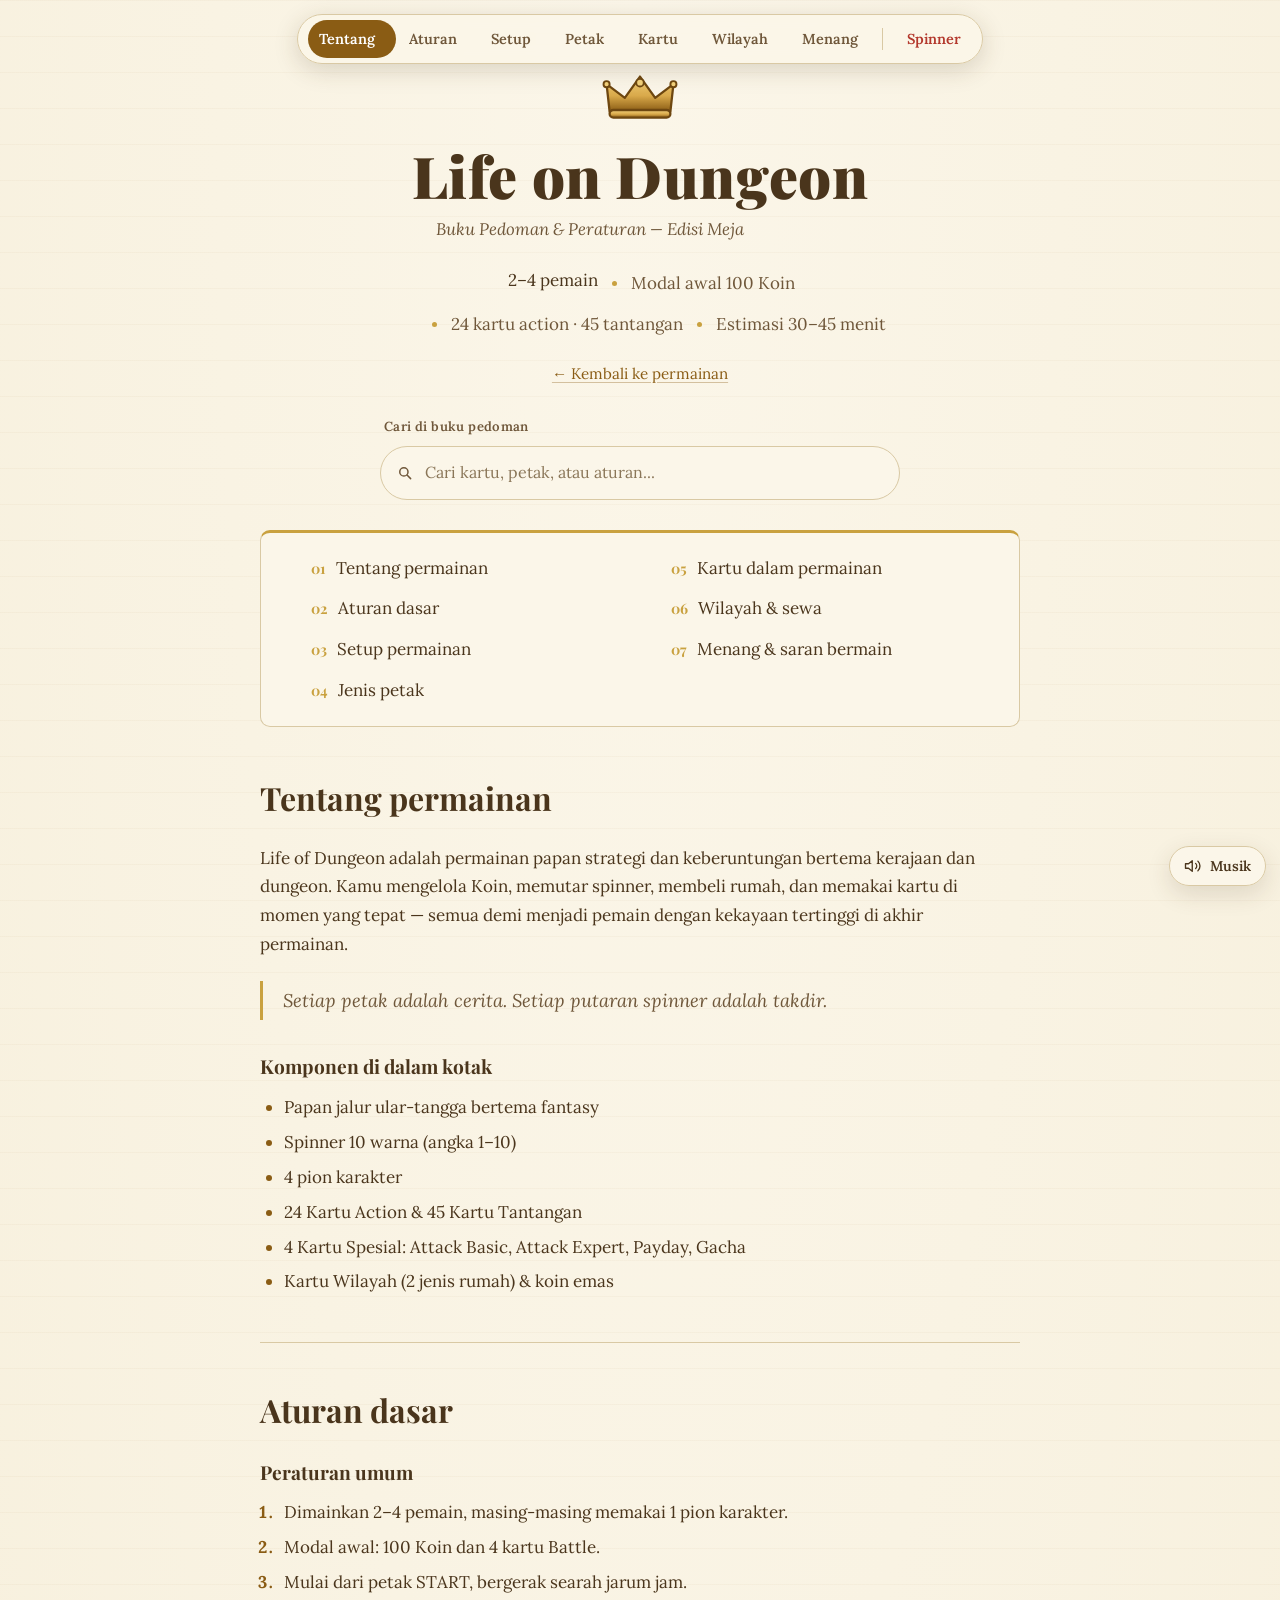
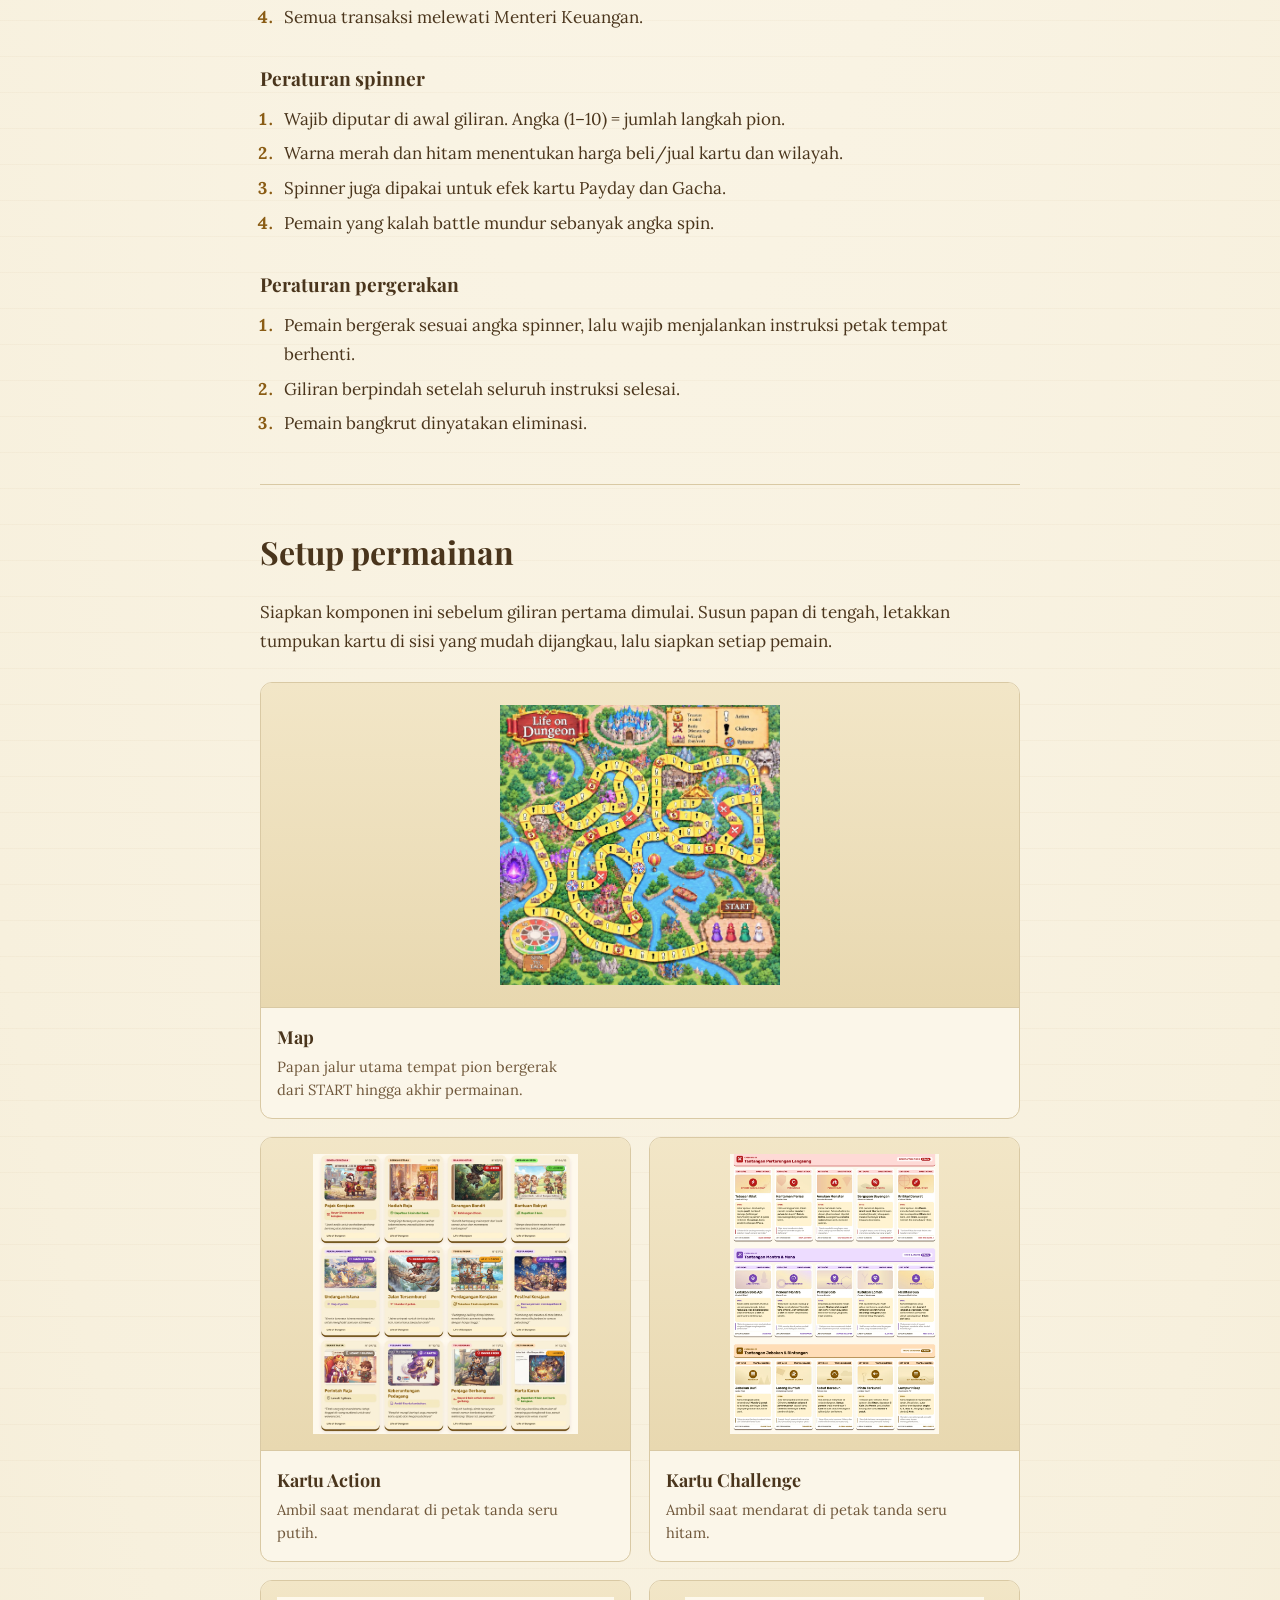
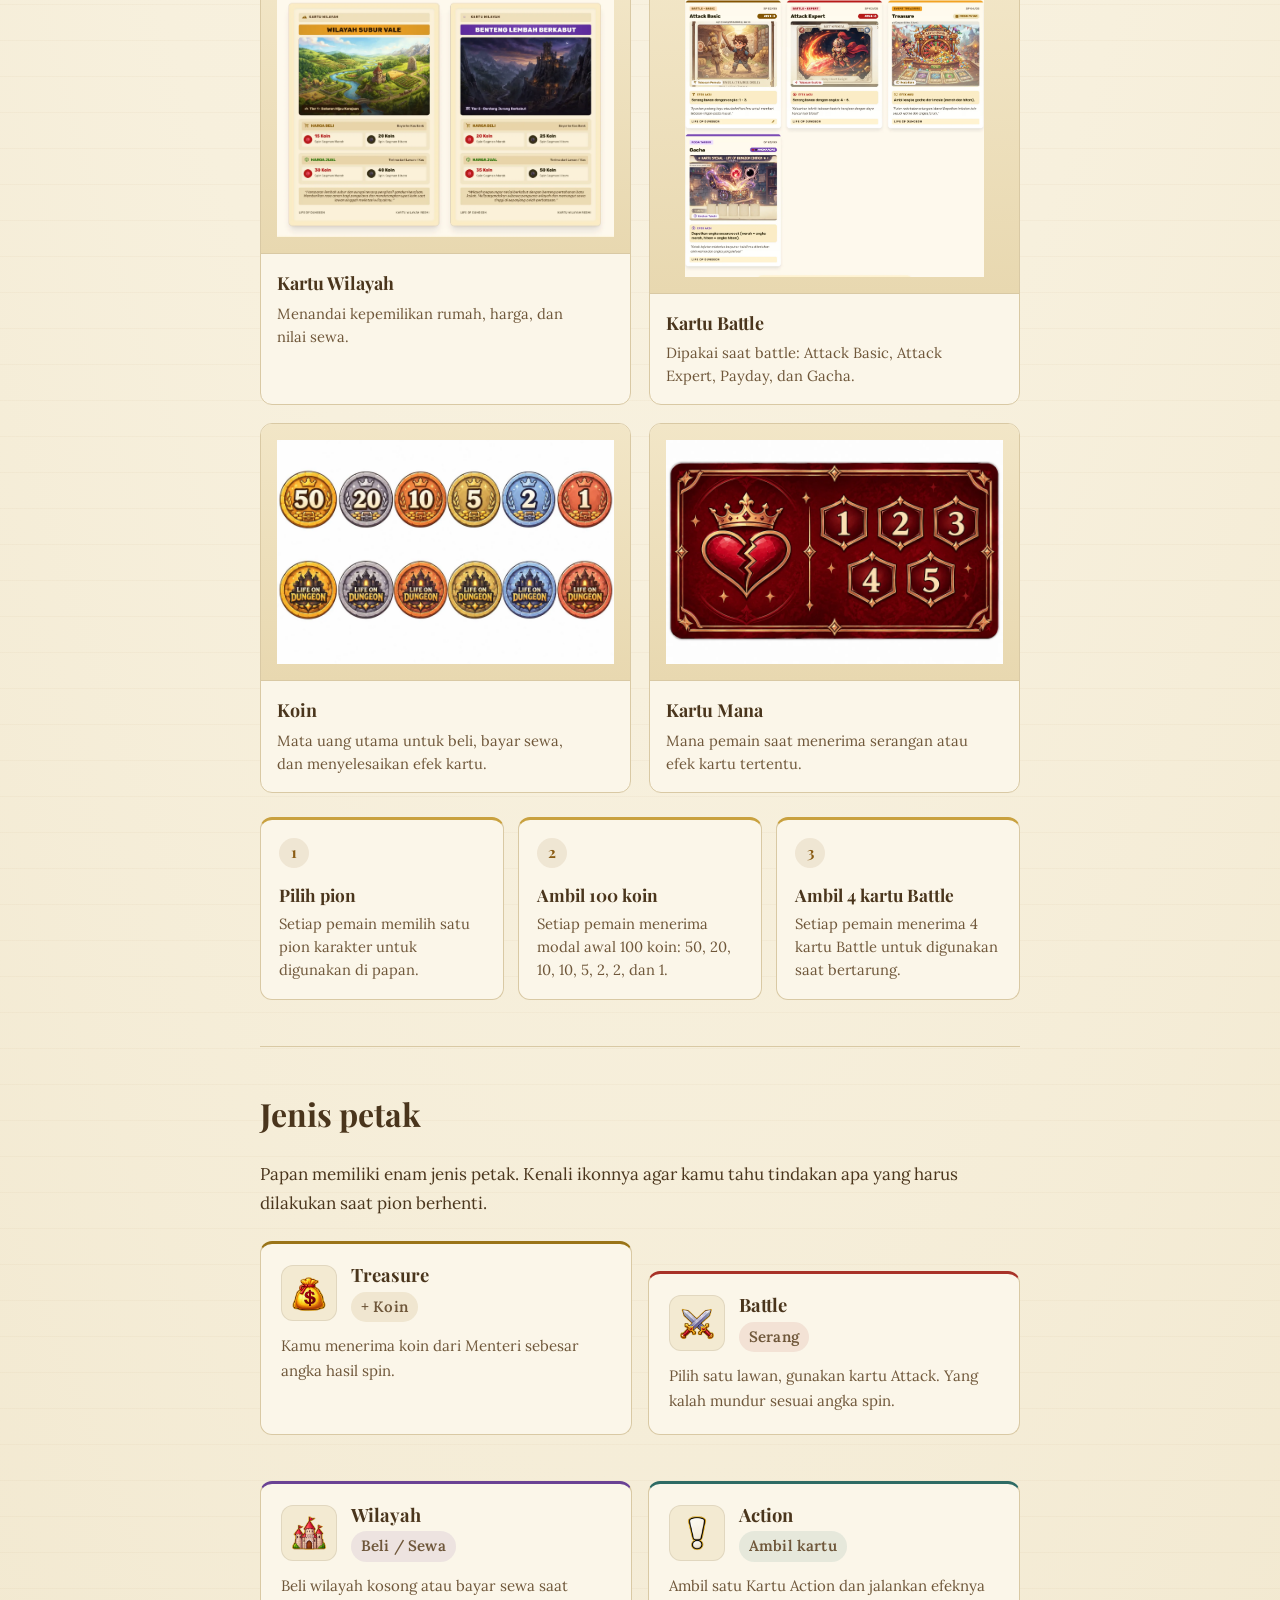
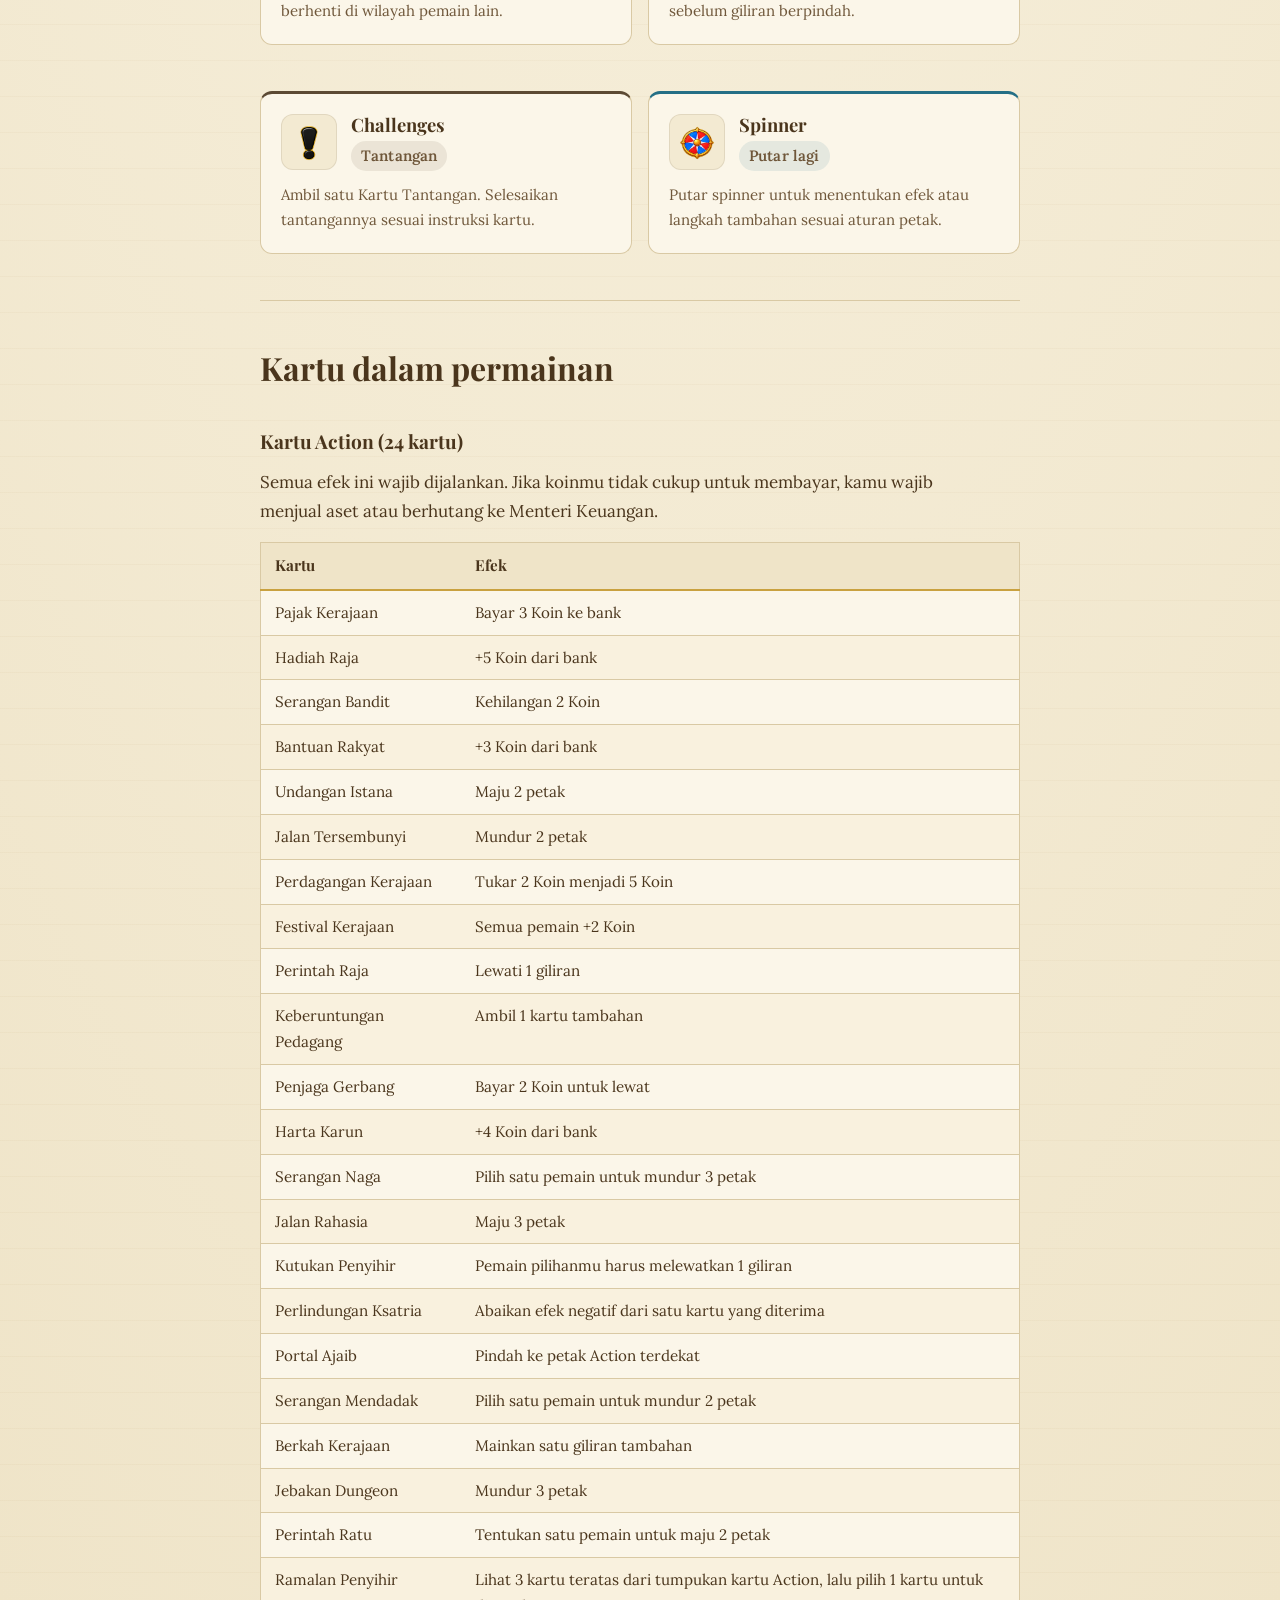
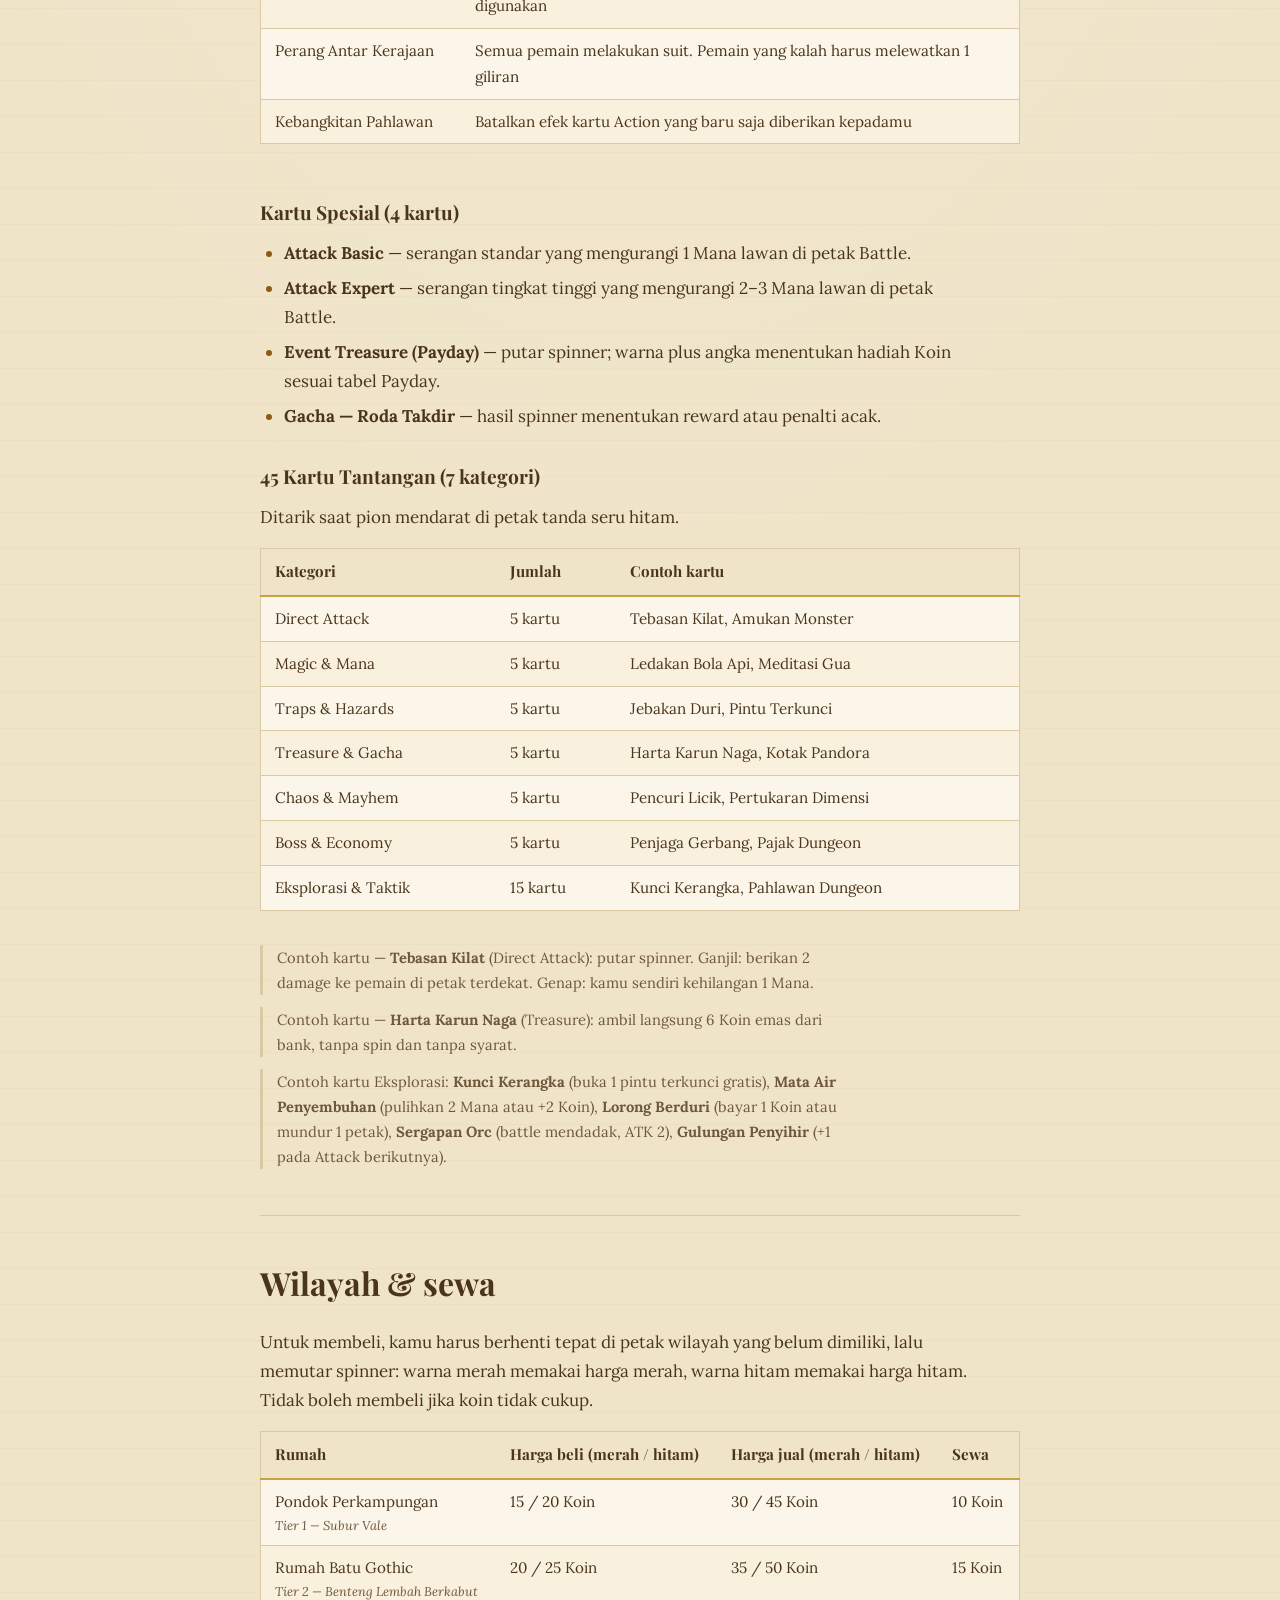
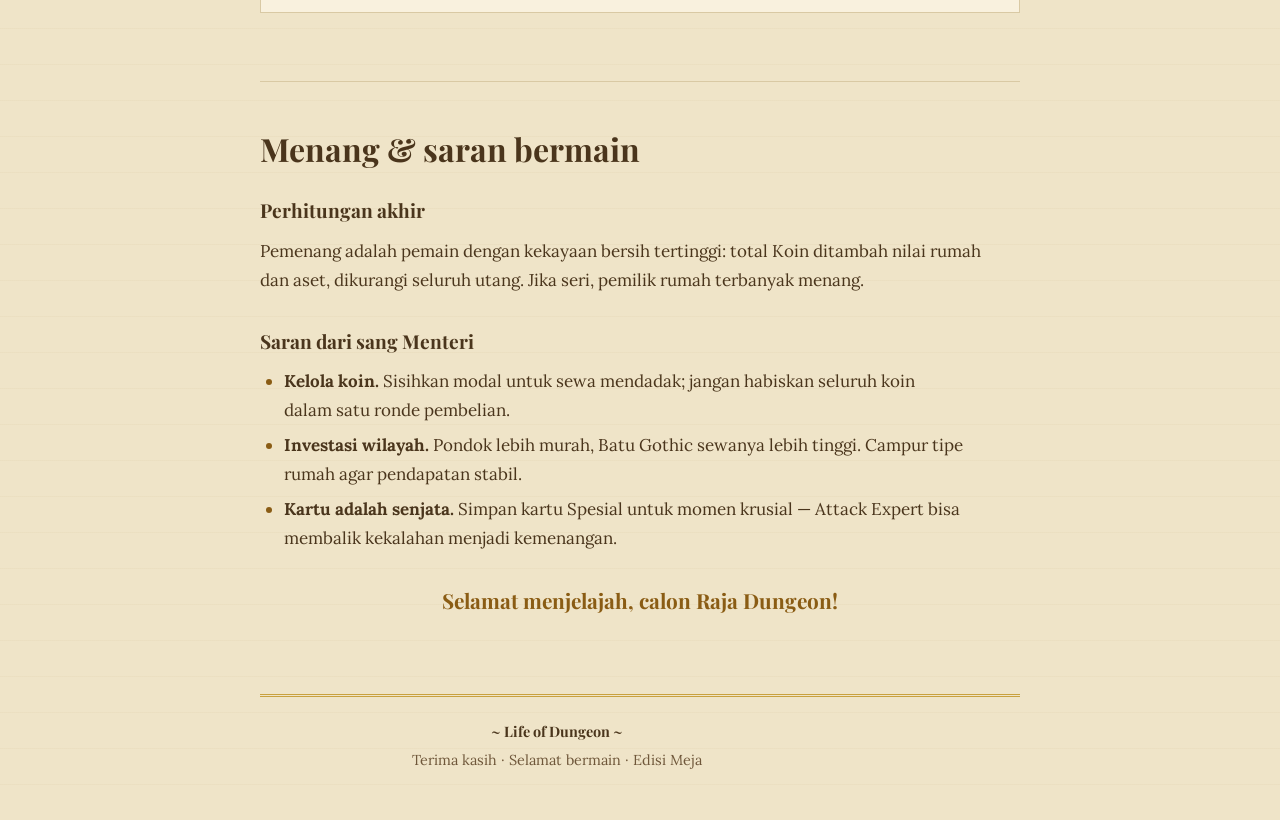
==== commit db778a2b: "Add files via upload" ====
--- a/pedoman.html
+++ b/pedoman.html
@@ -132,13 +132,13 @@
   </section>
 
   <section id="setup">
-    <h2>Setup permainan</h2>
-    <p>Siapkan komponen ini sebelum giliran pertama dimulai. Susun papan di tengah, letakkan tumpukan kartu di sisi yang mudah dijangkau, dan pastikan setiap pemain punya koin awal serta kartu battle.</p>
-
+    <h2>Setup permainan</h2>
+    <p>Siapkan komponen ini sebelum giliran pertama dimulai. Susun papan di tengah, letakkan tumpukan kartu di sisi yang mudah dijangkau, lalu siapkan setiap pemain.</p>
+
     <div class="setup-grid">
       <figure class="setup-item setup-map">
         <div class="setup-media">
-          <img src="images/papan permainan.png" alt="Papan permainan Life of Dungeon" loading="lazy">
+          <img src="images/papan permainan.webp" alt="Papan permainan Life of Dungeon" loading="lazy">
         </div>
         <figcaption>
           <span class="setup-name">Map</span>
@@ -147,7 +147,7 @@
       </figure>
 
       <figure class="setup-item">
-        <div class="setup-media"><img src="images/kartu action1.png" alt="Contoh kartu Action" loading="lazy"></div>
+        <div class="setup-media"><img src="images/kartu action1.webp" alt="Contoh kartu Action" loading="lazy"></div>
         <figcaption>
           <span class="setup-name">Kartu Action</span>
           <span class="setup-desc">Ambil saat mendarat di petak tanda seru putih.</span>
@@ -156,7 +156,7 @@
 
       <figure class="setup-item">
         <div class="setup-media">
-          <img src="images/kartu tantangan1.png" alt="Contoh kartu Tantangan" loading="lazy">
+          <img src="images/kartu tantangan1.webp" alt="Contoh kartu Tantangan" loading="lazy">
         </div>
         <figcaption>
           <span class="setup-name">Kartu Challenge</span>
@@ -165,7 +165,7 @@
       </figure>
 
       <figure class="setup-item">
-        <div class="setup-media"><img src="images/kartu wilayah.png" alt="Kartu Wilayah" loading="lazy"></div>
+        <div class="setup-media"><img src="images/kartu wilayah.webp" alt="Kartu Wilayah" loading="lazy"></div>
         <figcaption>
           <span class="setup-name">Kartu Wilayah</span>
           <span class="setup-desc">Menandai kepemilikan rumah, harga, dan nilai sewa.</span>
@@ -173,7 +173,7 @@
       </figure>
 
       <figure class="setup-item">
-        <div class="setup-media"><img src="images/kartu_spesial.png" alt="Kartu Battle dan kartu spesial" loading="lazy"></div>
+        <div class="setup-media"><img src="images/kartu_spesial.webp" alt="Kartu Battle dan kartu spesial" loading="lazy"></div>
         <figcaption>
           <span class="setup-name">Kartu Battle</span>
           <span class="setup-desc">Dipakai saat battle: Attack Basic, Attack Expert, Payday, dan Gacha.</span>
@@ -181,21 +181,36 @@
       </figure>
 
       <figure class="setup-item">
-        <div class="setup-media"><img src="images/desain koin.jpg" alt="Koin permainan" loading="lazy"></div>
+        <div class="setup-media"><img src="images/desain koin.webp" alt="Koin permainan" loading="lazy"></div>
         <figcaption>
           <span class="setup-name">Koin</span>
           <span class="setup-desc">Mata uang utama untuk beli, bayar sewa, dan menyelesaikan efek kartu.</span>
         </figcaption>
       </figure>
 
-      <figure class="setup-item">
-        <div class="setup-media"><img src="images/kartu mana depan.png" alt="Kartu Mana" loading="lazy"></div>
-        <figcaption>
-          <span class="setup-name">Kartu Mana</span>
-          <span class="setup-desc">Mana pemain saat menerima serangan atau efek kartu tertentu.</span>
-        </figcaption>
-      </figure>
-    </div>
+      <figure class="setup-item">
+        <div class="setup-media"><img src="images/kartu mana depan.webp" alt="Kartu Mana" loading="lazy"></div>
+        <figcaption>
+          <span class="setup-name">Kartu Mana</span>
+          <span class="setup-desc">Mana pemain saat menerima serangan atau efek kartu tertentu.</span>
+        </figcaption>
+      </figure>
+    </div>
+
+    <ol class="setup-steps">
+      <li>
+        <span class="setup-step-title">Pilih pion</span>
+        <span class="setup-step-desc">Setiap pemain memilih satu pion karakter untuk digunakan di papan.</span>
+      </li>
+      <li>
+        <span class="setup-step-title">Ambil 100 koin</span>
+        <span class="setup-step-desc">Setiap pemain menerima modal awal 100 koin: 50, 20, 10, 10, 5, 2, 2, dan 1.</span>
+      </li>
+      <li>
+        <span class="setup-step-title">Ambil 4 kartu Battle</span>
+        <span class="setup-step-desc">Setiap pemain menerima 4 kartu Battle untuk digunakan saat bertarung.</span>
+      </li>
+    </ol>
   </section>
 
   <section id="petak">
@@ -375,8 +390,12 @@
   <p>Terima kasih &middot; Selamat bermain &middot; Edisi Meja</p>
 </footer>
 
-  <script>
-  (function () {
+  <audio id="bgm" src="audio/backsound.mp3" loop preload="auto"></audio>
+  <button type="button" class="bgm-toggle" id="bgmToggle" aria-pressed="true" aria-label="Matikan musik latar">Musik</button>
+
+  <script src="bgm.js"></script>
+  <script>
+  (function () {
     var nav = document.querySelector('.floatnav');
     var fill = document.getElementById('navFill');
     var scroller = nav.querySelector('.floatnav-scroll');
--- a/pedoman.css
+++ b/pedoman.css
@@ -12,6 +12,29 @@
 }
 
 * { margin: 0; padding: 0; box-sizing: border-box; }
+
+.bgm-toggle {
+  position: fixed;
+  right: 14px;
+  bottom: 14px;
+  z-index: 40;
+  display: inline-flex;
+  align-items: center;
+  gap: 8px;
+  padding: 10px 14px;
+  border: 1px solid var(--line);
+  border-radius: 999px;
+  background: rgba(251, 246, 233, .94);
+  color: var(--ink);
+  font: 600 .88rem/1 'Lora', serif;
+  cursor: pointer;
+  box-shadow: 0 8px 24px rgba(74, 53, 28, .14);
+  backdrop-filter: blur(6px);
+  -webkit-backdrop-filter: blur(6px);
+}
+.bgm-toggle:hover, .bgm-toggle:focus-visible { background: #fffdf6; }
+.bgm-toggle:focus-visible { outline: 2px solid var(--gold-dark); outline-offset: 2px; }
+.bgm-toggle svg { width: 18px; height: 18px; flex: none; }
 
 html { scroll-behavior: smooth; }
 
@@ -381,6 +404,53 @@
 }
 
 /* ---------- setup ---------- */
+.setup-steps {
+  list-style: none;
+  display: grid;
+  grid-template-columns: repeat(3, minmax(0, 1fr));
+  gap: 14px;
+  margin: 24px 0 0;
+  padding: 0;
+  max-width: none;
+  counter-reset: setup;
+}
+.setup-steps li {
+  counter-increment: setup;
+  background: var(--card);
+  border: 1px solid var(--line);
+  border-top: 3px solid var(--gold);
+  border-radius: 12px;
+  padding: 18px;
+}
+.setup-steps li + li { margin-top: 0; }
+.setup-steps li::before {
+  content: counter(setup);
+  display: inline-grid;
+  place-items: center;
+  width: 30px;
+  height: 30px;
+  margin-bottom: 12px;
+  border-radius: 50%;
+  background: rgba(138, 92, 20, .1);
+  color: var(--gold-dark);
+  font-family: 'Playfair Display', serif;
+  font-size: .95rem;
+  font-weight: 700;
+}
+.setup-step-title {
+  display: block;
+  font-family: 'Playfair Display', serif;
+  font-size: 1.08rem;
+  font-weight: 700;
+  color: var(--ink);
+  margin-bottom: 4px;
+}
+.setup-step-desc {
+  display: block;
+  font-size: .92rem;
+  line-height: 1.55;
+  color: var(--ink-soft);
+}
 .setup-grid {
   display: grid;
   grid-template-columns: repeat(2, minmax(0, 1fr));
@@ -431,6 +501,7 @@
 .setup-map .setup-media { min-height: 280px; padding: 22px; }
 
 @media (max-width: 700px) {
+  .setup-steps { grid-template-columns: 1fr; }
   .setup-grid { grid-template-columns: 1fr; }
   .setup-map { grid-column: auto; }
   .setup-media { min-height: 180px; }
